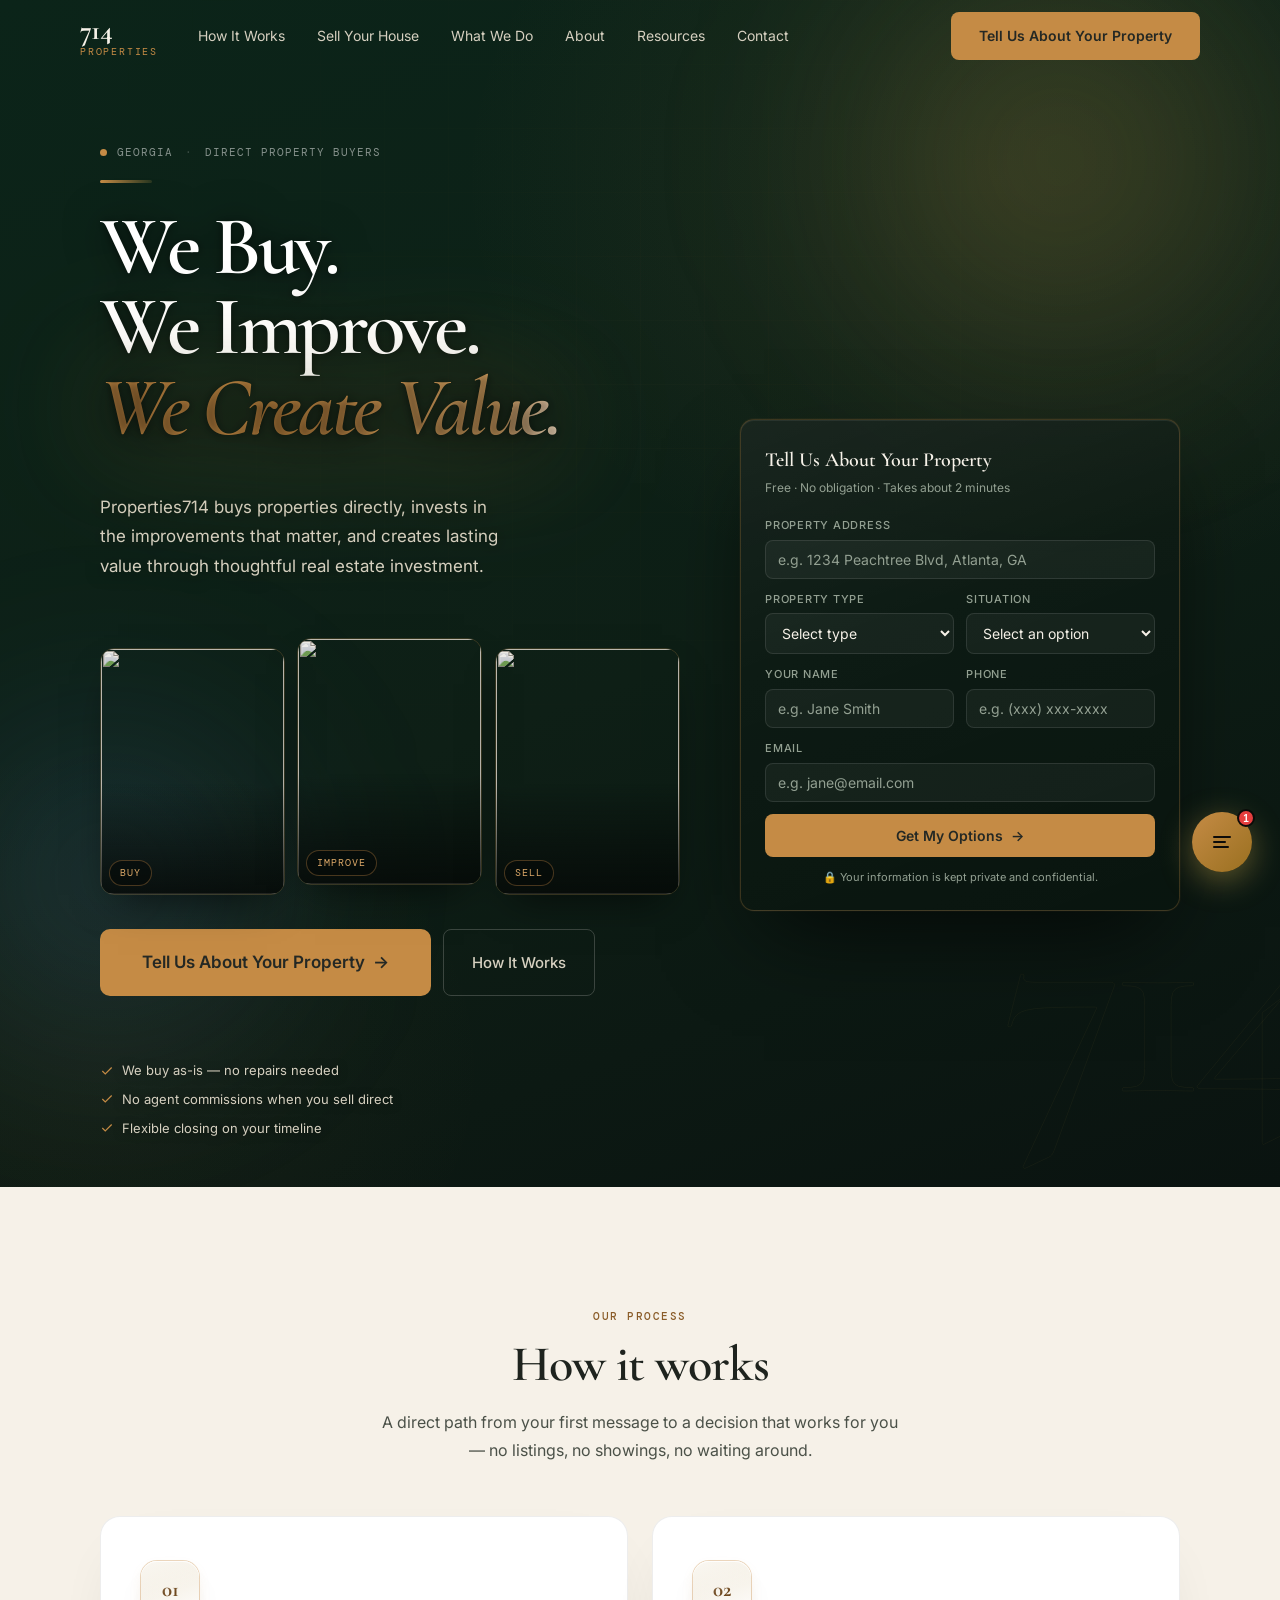
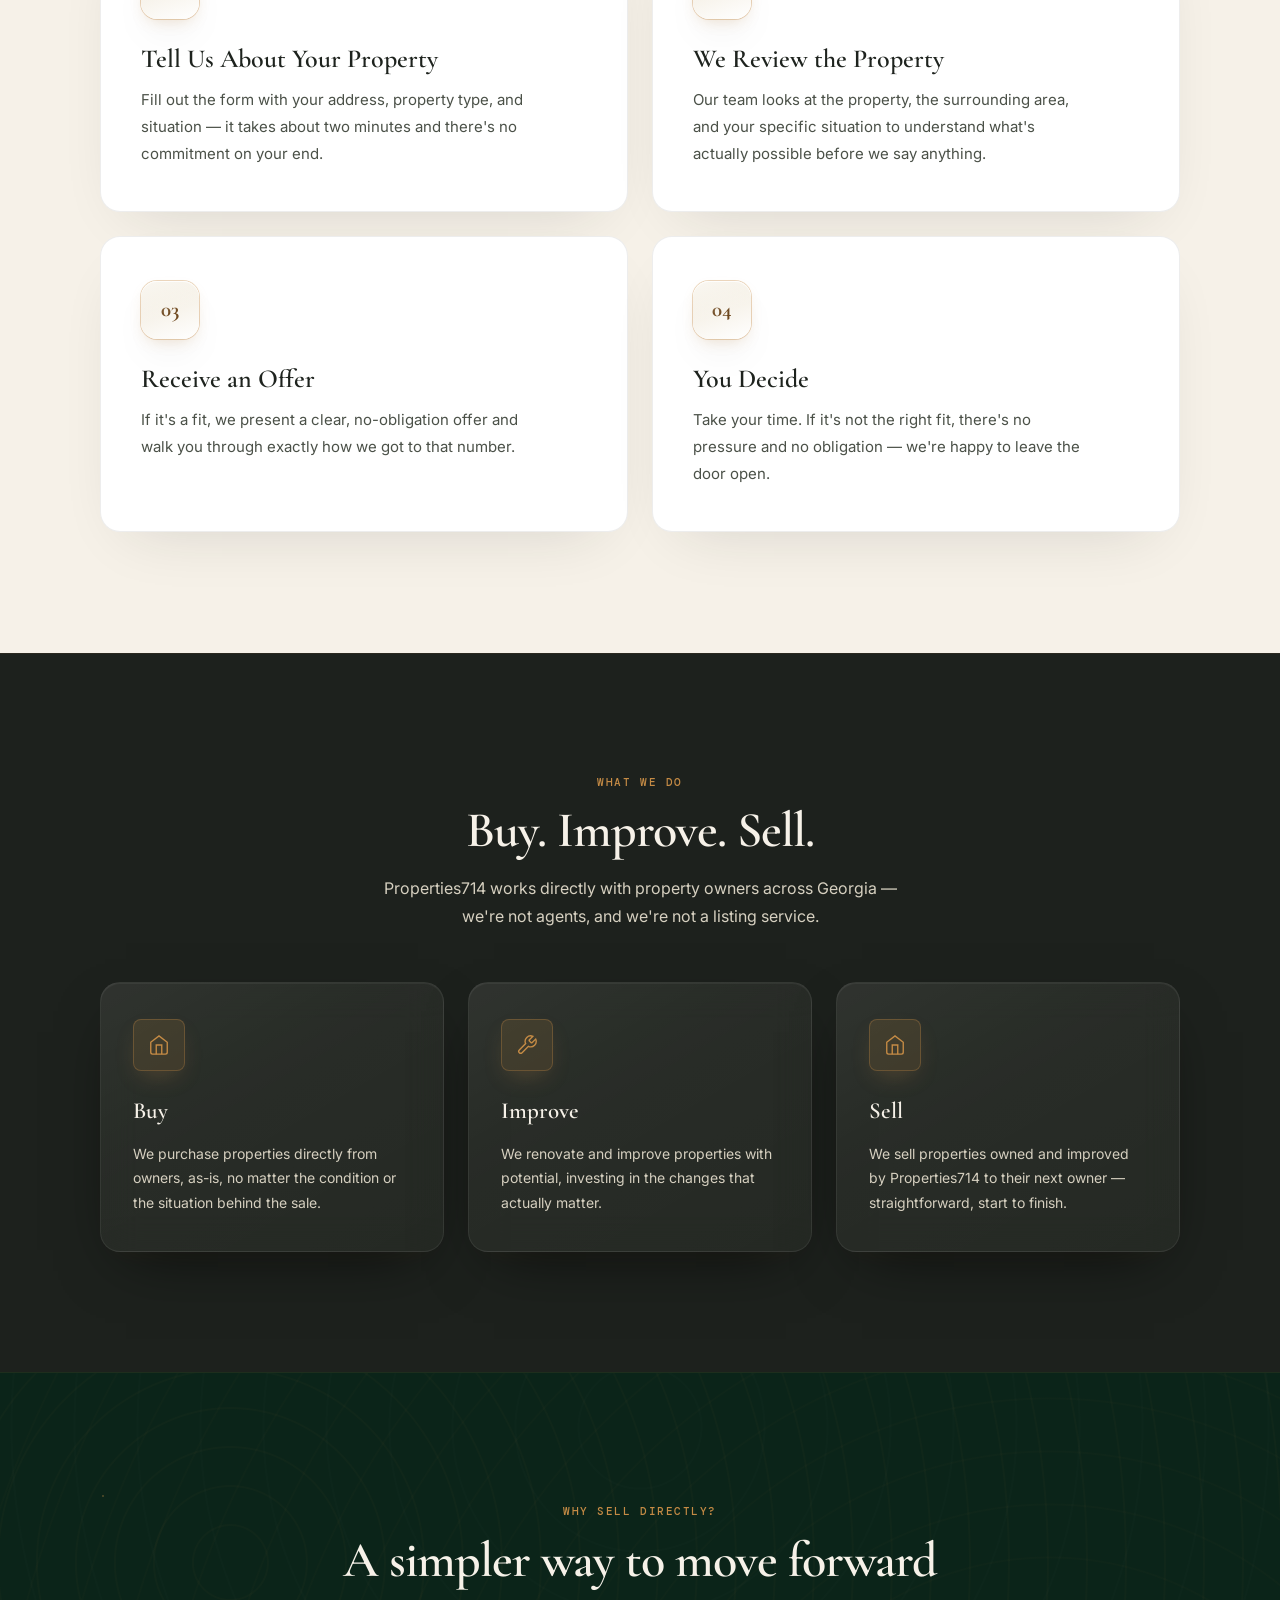
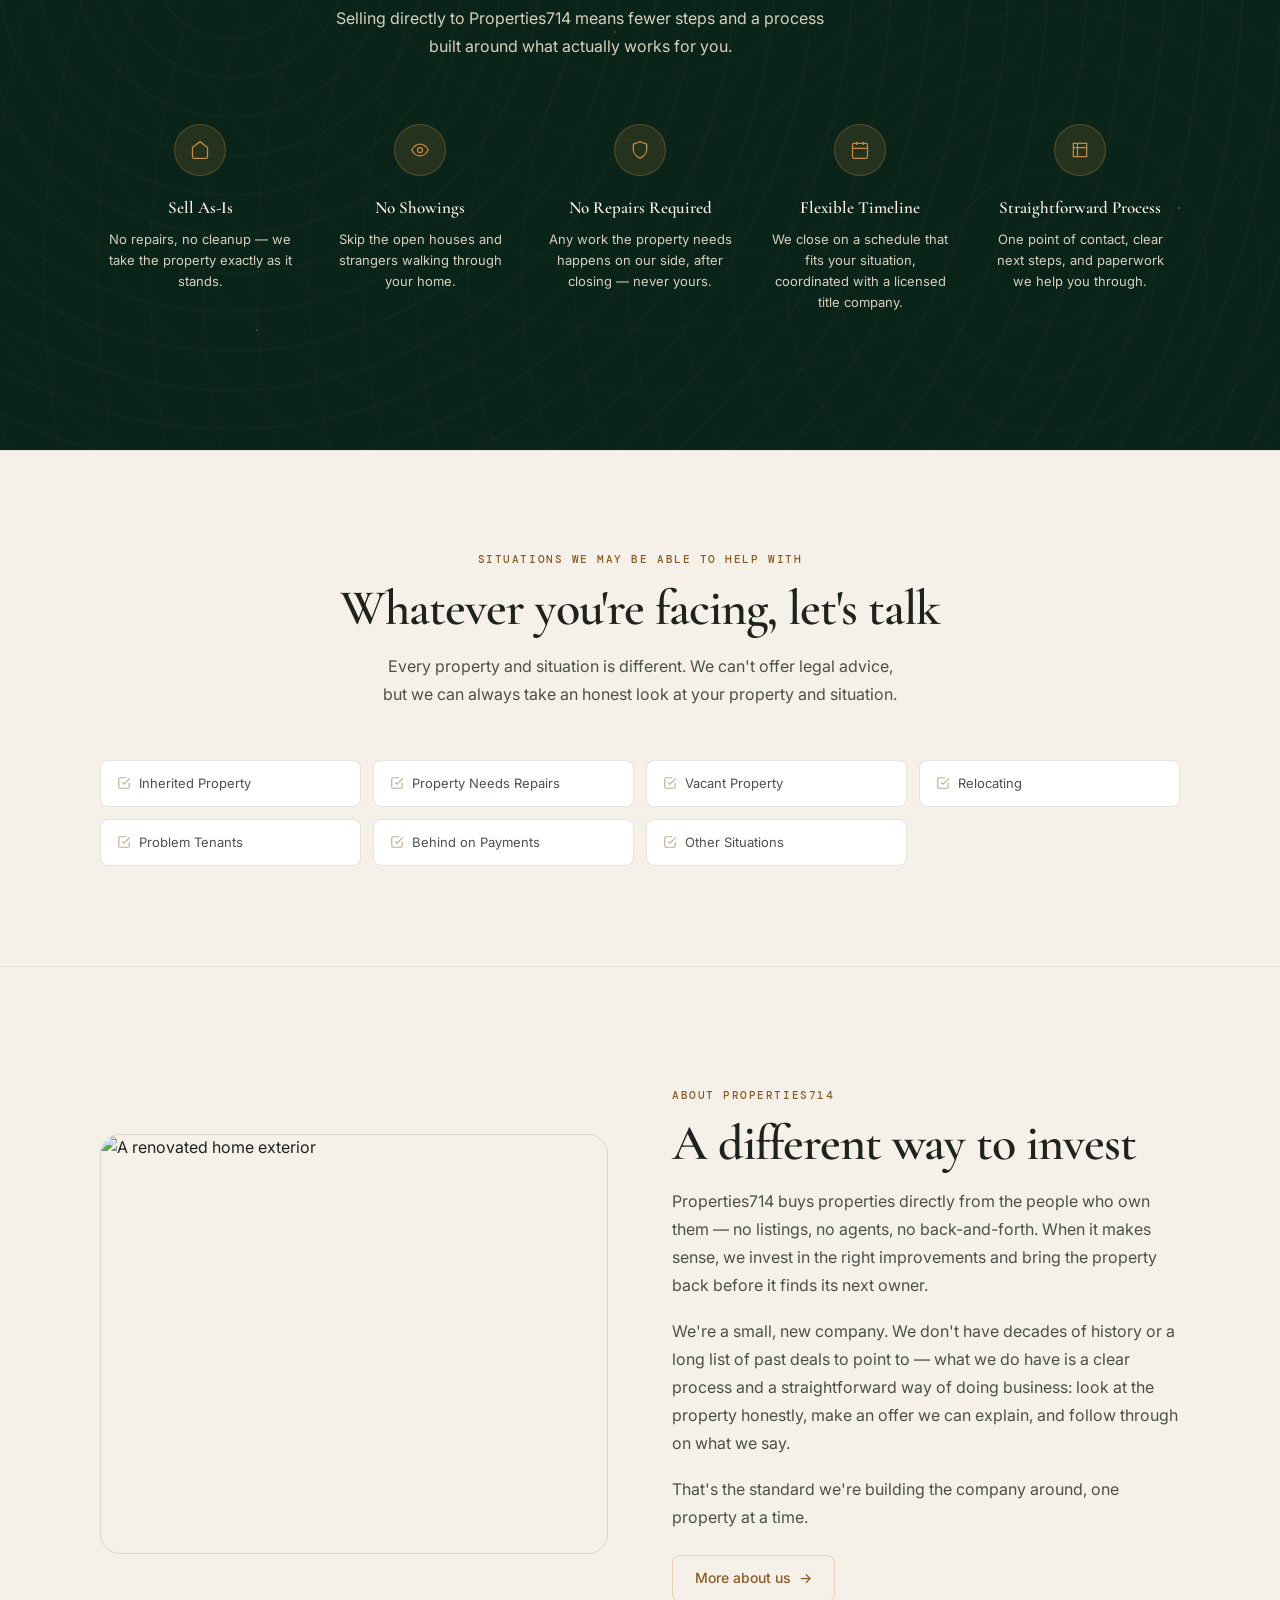
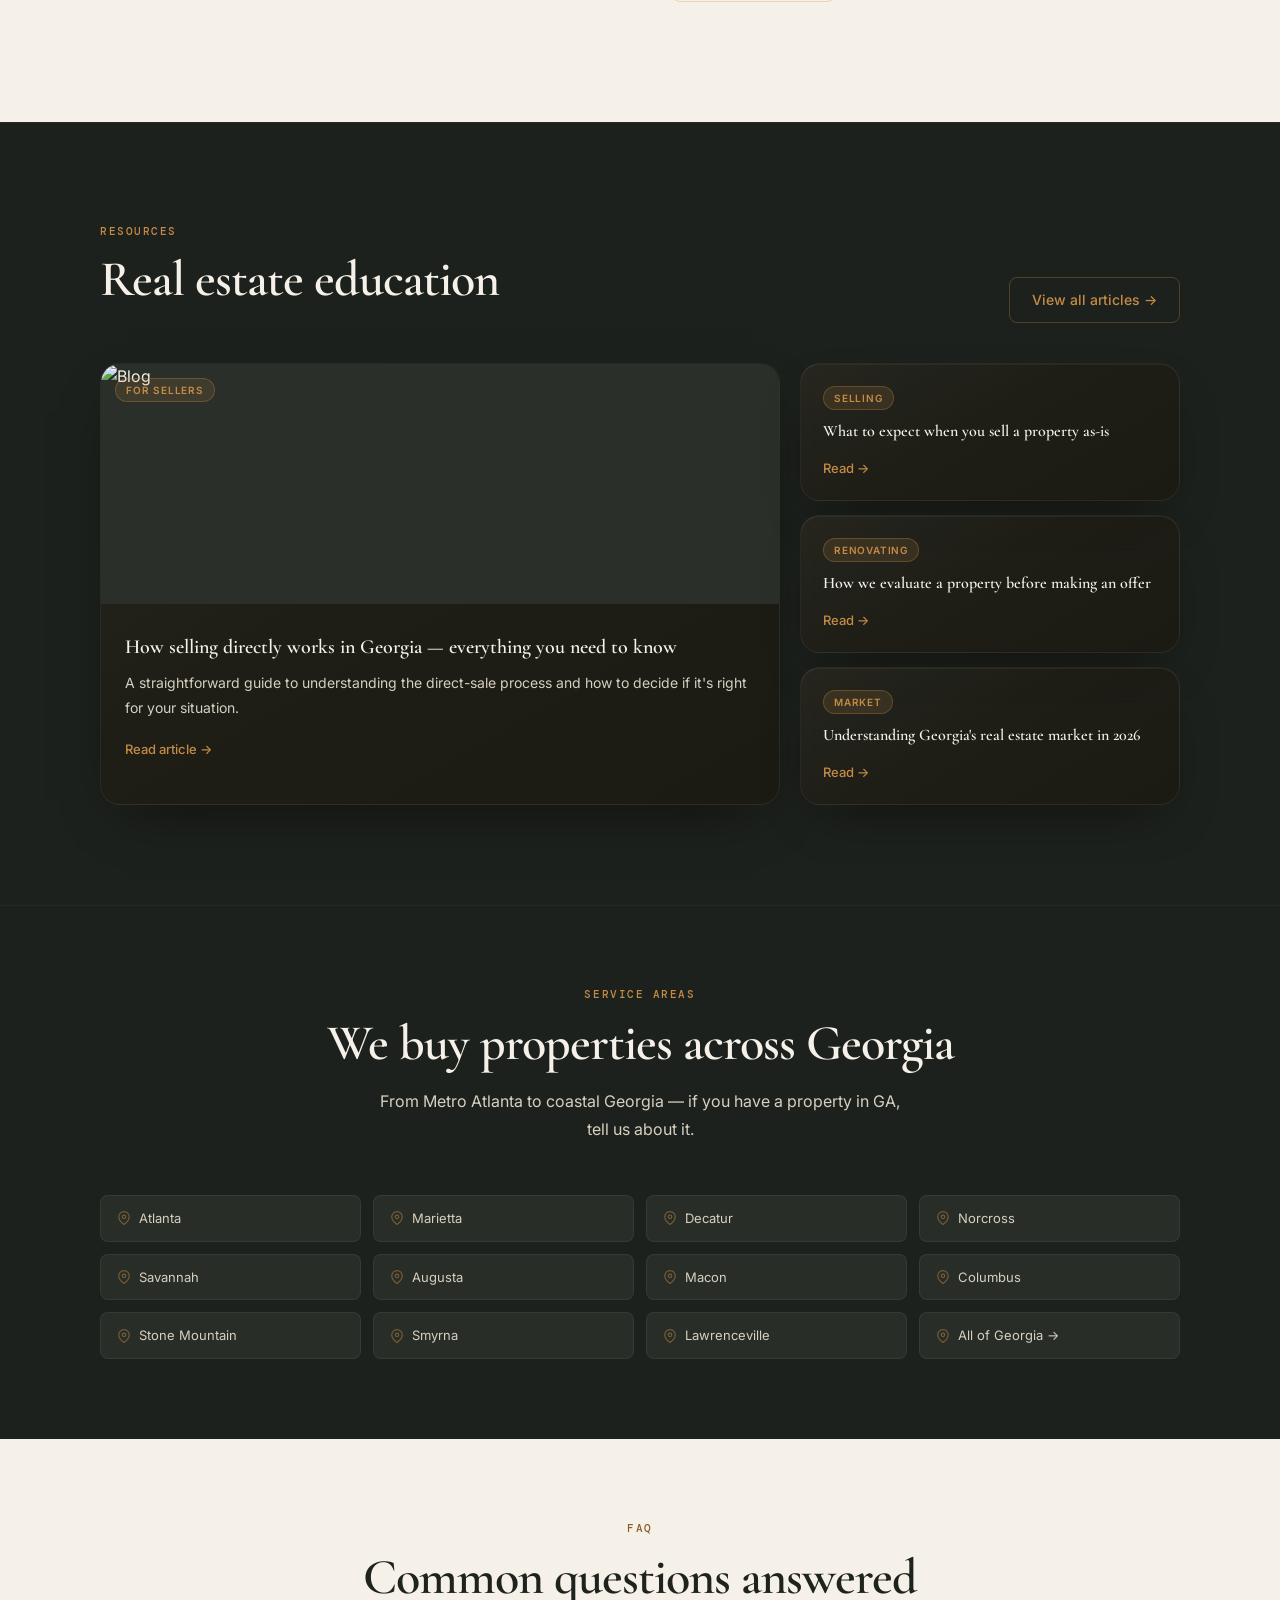
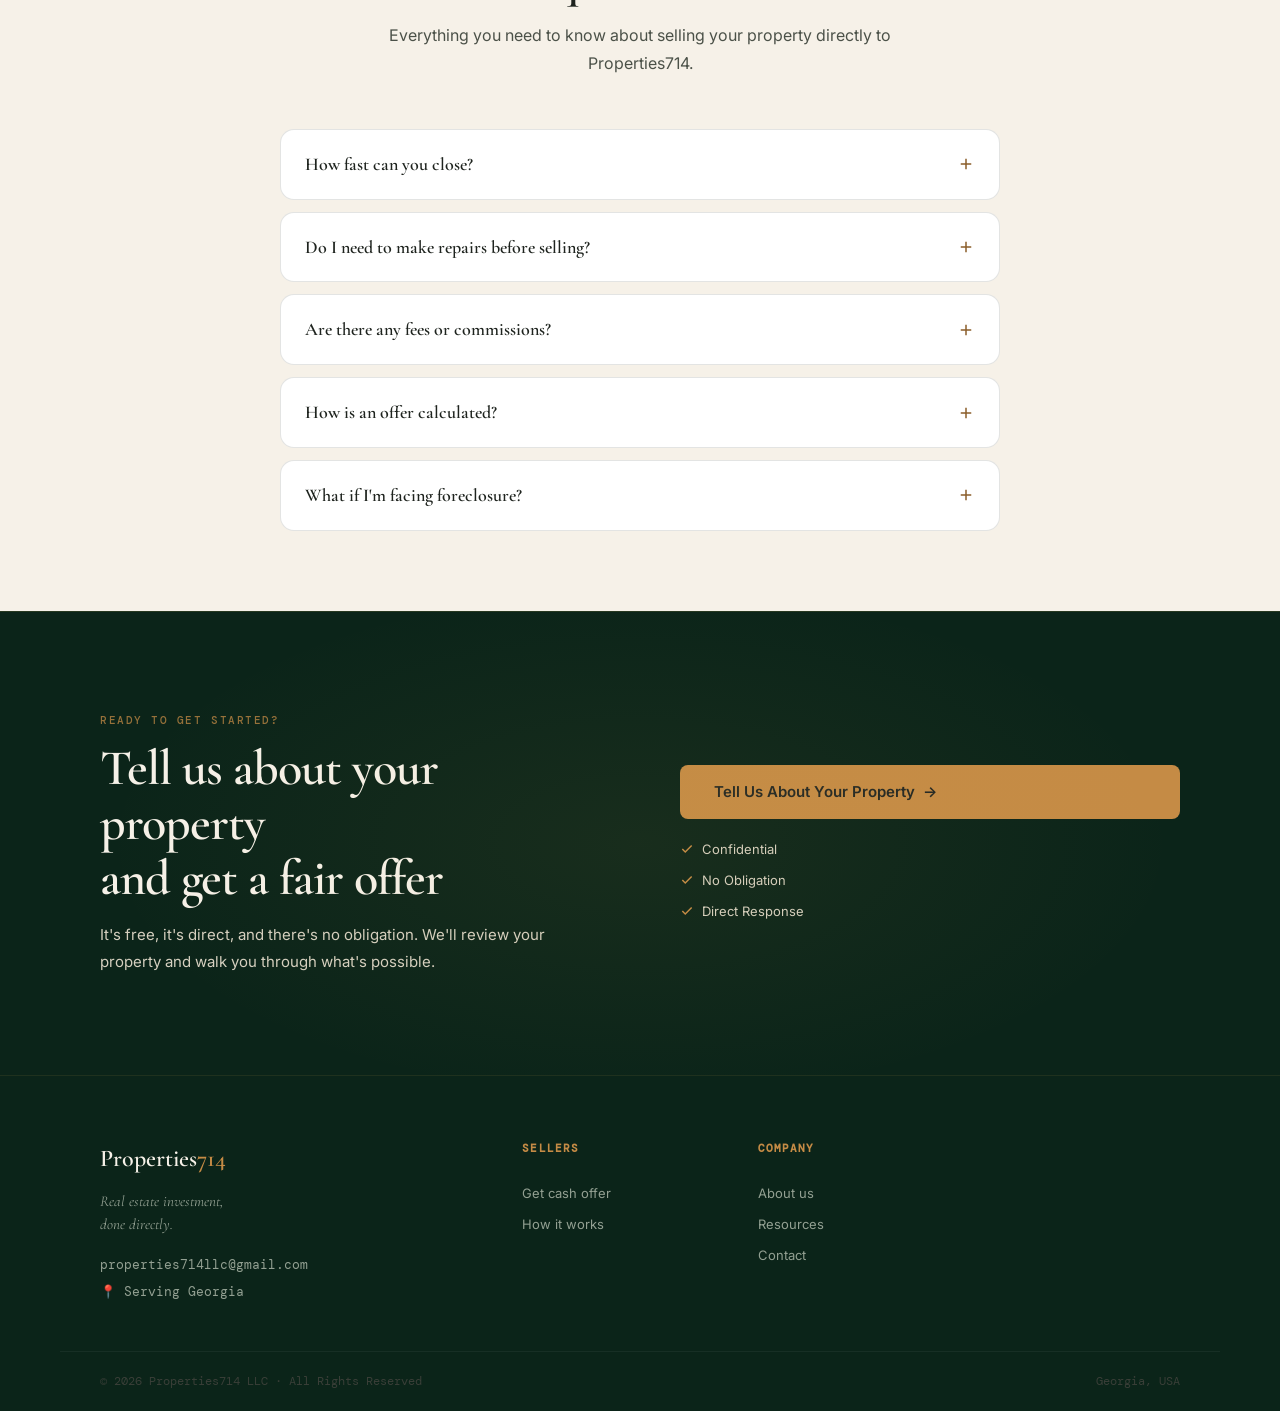
==== index.html @ 054d5392 "polish: bigger hero CTA, 3D tilt on form/triptych/HIW cards, starfield, logo cleanup - Nav logo simp" ====
<!DOCTYPE html>
<html lang="en">
<head>
  <meta charset="UTF-8" />
  <meta name="viewport" content="width=device-width, initial-scale=1.0" />
  <title>Properties714 — Direct Real Estate Investment in Georgia</title>
  <meta name="description" content="Properties714 buys properties directly from owners in Georgia — as-is, any situation. We review your property and present a fair, no-obligation offer." />
  <link rel="preconnect" href="https://fonts.googleapis.com" />
  <link rel="preconnect" href="https://fonts.gstatic.com" crossorigin />
  <link href="https://fonts.googleapis.com/css2?family=Cormorant+Garamond:ital,wght@0,400;0,500;0,600;0,700;1,400;1,600&family=Inter:wght@300;400;500;600&family=DM+Mono:wght@400;500&display=swap" rel="stylesheet" />
  <link rel="stylesheet" href="/css/style.css?v=13" />
  <!-- Canonical -->
  <link rel="canonical" href="https://www.properties714.com/" />

  <!-- Favicon -->
  <link rel="icon" type="image/svg+xml" href="/favicon.svg" />
  <link rel="shortcut icon" href="/favicon.svg" />
  <meta name="theme-color" content="#0B2419" />
  <meta name="msapplication-TileColor" content="#0B2419" />

  <!-- Open Graph -->
  <meta property="og:type" content="website" />
  <meta property="og:url" content="https://www.properties714.com/" />
  <meta property="og:title" content="Properties714 — Direct Real Estate Investment in Georgia" />
  <meta property="og:description" content="We buy properties directly, invest in the improvements that matter, and create value through thoughtful real estate investment." />
  <meta property="og:site_name" content="Properties714 LLC" />
  <meta property="og:image" content="https://images.unsplash.com/photo-1600566753086-00f18fb6b3ea?w=1200&h=630&q=80&auto=format&fit=crop" />
  <meta property="og:image:width" content="1200" />
  <meta property="og:image:height" content="630" />
  <meta property="og:image:alt" content="Properties714 — Direct Real Estate Investment in Georgia" />
  <meta property="og:locale" content="en_US" />

  <!-- Twitter -->
  <meta name="twitter:card" content="summary_large_image" />
  <meta name="twitter:title" content="Properties714 — Direct Real Estate Investment in Georgia" />
  <meta name="twitter:description" content="We buy properties directly — as-is, any situation. Tell us about your property for a fair, no-obligation offer." />
  <meta name="twitter:image" content="https://images.unsplash.com/photo-1600566753086-00f18fb6b3ea?w=1200&h=630&q=80&auto=format&fit=crop" />

  <!-- SEO Keywords & Geo -->
  <meta name="keywords" content="sell house fast Georgia, cash home buyers Atlanta, sell my house fast, cash offer Georgia, we buy houses Georgia, sell house as-is Atlanta, real estate investment Atlanta, Properties714" />
  <meta name="geo.region" content="US-GA" />
  <meta name="geo.placename" content="Georgia" />
  <meta name="author" content="Properties714 LLC" />
  <meta name="robots" content="index, follow" />

  <!-- Schema.org JSON-LD — only claims we can stand behind -->
  <script type="application/ld+json">
  {
    "@context": "https://schema.org",
    "@graph": [
      {
        "@type": "WebSite",
        "@id": "https://www.properties714.com/#website",
        "url": "https://www.properties714.com",
        "name": "Properties714 LLC",
        "description": "Properties714 buys properties directly from owners in Georgia.",
        "publisher": {"@id": "https://www.properties714.com/#organization"}
      },
      {
        "@type": "Organization",
        "@id": "https://www.properties714.com/#organization",
        "name": "Properties714 LLC",
        "url": "https://www.properties714.com",
        "logo": "https://www.properties714.com/favicon.svg",
        "email": "properties714llc@gmail.com",
        "address": {
          "@type": "PostalAddress",
          "addressRegion": "GA",
          "addressCountry": "US"
        },
        "areaServed": {"@type": "State", "name": "Georgia"},
        "description": "Properties714 is a Georgia-based real estate investment company. We buy properties directly from owners, invest in improvements, and sell properties the company owns."
      },
      {
        "@type": "FAQPage",
        "@id": "https://www.properties714.com/#faq",
        "mainEntity": [
          {
            "@type": "Question",
            "name": "How fast can you close?",
            "acceptedAnswer": {"@type": "Answer", "text": "Once we reach an agreement, we work to close as quickly as the situation allows, coordinated through a licensed title company. Timelines vary by property — we'll give you a realistic estimate up front, and you help choose the closing date."}
          },
          {
            "@type": "Question",
            "name": "Do I need to make repairs before selling?",
            "acceptedAnswer": {"@type": "Answer", "text": "No. We buy properties as-is, in any condition. Any repairs or improvements happen on our side after closing, not yours."}
          },
          {
            "@type": "Question",
            "name": "Are there any fees or commissions?",
            "acceptedAnswer": {"@type": "Answer", "text": "When you sell directly to us, there's no agent commission to pay. We'll always be upfront with you about any costs specific to your transaction before you agree to anything."}
          },
          {
            "@type": "Question",
            "name": "How is an offer calculated?",
            "acceptedAnswer": {"@type": "Answer", "text": "We look at the property's condition, location, comparable sales in the area, and the cost of any needed repairs, then present a number we can explain and stand behind."}
          },
          {
            "@type": "Question",
            "name": "What if I'm facing foreclosure?",
            "acceptedAnswer": {"@type": "Answer", "text": "Timing matters. We're not able to provide legal advice, but we can look at your property and situation honestly and tell you what may be possible — reach out through the form as soon as you can."}
          }
        ]
      }
    ]
  }
  </script>
</head>
<body>

<!-- NAVBAR -->
<header class="site-nav" id="nav">
  <div class="nav-inner">
    <a href="/" class="nav-logo-wrap">
      <span class="logo-714">714</span>
      <span class="logo-properties">Properties</span>
    </a>
    <nav class="nav-links">
      <a href="/#how-it-works">How It Works</a>
      <a href="/sell.html">Sell Your House</a>
      <a href="/#what-we-do">What We Do</a>
      <a href="/about.html">About</a>
      <a href="/blog.html">Resources</a>
      <a href="/contact.html">Contact</a>
    </nav>
    <div class="nav-right">
      <a href="/sell.html" class="btn-gold">Tell Us About Your Property</a>
    </div>
    <button class="nav-hamburger" id="hamburger" aria-label="Menu">&#9776;</button>
  </div>
  <div class="mobile-menu" id="mobile-menu">
    <a href="/#how-it-works">How It Works</a>
    <a href="/sell.html">Sell Your House</a>
    <a href="/#what-we-do">What We Do</a>
    <a href="/about.html">About</a>
    <a href="/blog.html">Resources</a>
    <a href="/contact.html">Contact</a>
    <a href="/sell.html" class="btn-gold" style="margin-top:8px;text-align:center">Tell Us About Your Property</a>
  </div>
</header>

<!-- HERO -->
<section class="hero-v3" id="hero">
  <div class="orb orb-1" aria-hidden="true"></div>
  <div class="orb orb-2" aria-hidden="true"></div>
  <div class="hero-starfield" aria-hidden="true">
    <span class="hero-star" style="left:63.4%;--dx:-10.2px;animation-delay:1.65s;animation-duration:4.17s"></span>
    <span class="hero-star" style="left:72.7%;--dx:6.4px;animation-delay:5.35s;animation-duration:3.76s"></span>
    <span class="hero-star" style="left:42.5%;--dx:-5.6px;animation-delay:1.31s;animation-duration:5.02s"></span>
    <span class="hero-star" style="left:4.5%;--dx:-21.9px;animation-delay:3.9s;animation-duration:5.13s"></span>
    <span class="hero-star" style="left:23.2%;--dx:3.8px;animation-delay:4.86s;animation-duration:3.52s"></span>
    <span class="hero-star" style="left:79.4%;--dx:9.3px;animation-delay:2.04s;animation-duration:3.97s"></span>
    <span class="hero-star" style="left:93.9%;--dx:-11.5px;animation-delay:0.56s;animation-duration:3.79s"></span>
    <span class="hero-star" style="left:83.4%;--dx:5.5px;animation-delay:4.84s;animation-duration:5.69s"></span>
    <span class="hero-star" style="left:53.5%;--dx:2.6px;animation-delay:2.27s;animation-duration:5.16s"></span>
    <span class="hero-star" style="left:81.6%;--dx:6.0px;animation-delay:5.17s;animation-duration:5.23s"></span>
    <span class="hero-star" style="left:69.6%;--dx:-14.2px;animation-delay:1.37s;animation-duration:4.37s"></span>
    <span class="hero-star" style="left:9.7%;--dx:-17.2px;animation-delay:0.61s;animation-duration:4.33s"></span>
    <span class="hero-star" style="left:63.0%;--dx:-2.8px;animation-delay:2.22s;animation-duration:4.13s"></span>
    <span class="hero-star" style="left:27.6%;--dx:15.6px;animation-delay:3.89s;animation-duration:5.33s"></span>
    <span class="hero-star" style="left:18.4%;--dx:11.6px;animation-delay:0.98s;animation-duration:4.64s"></span>
    <span class="hero-star" style="left:97.0%;--dx:10.5px;animation-delay:3.34s;animation-duration:5.55s"></span>
    <span class="hero-star" style="left:82.9%;--dx:14.5px;animation-delay:1.37s;animation-duration:3.6s"></span>
    <span class="hero-star" style="left:32.3%;--dx:-6.6px;animation-delay:1.27s;animation-duration:6.33s"></span>
  </div>
  <div class="hero-watermark" aria-hidden="true">714</div>

  <div class="hero-v3-inner">
    <div class="hero-v3-copy">
      <div class="hero-eyebrow">
        <span class="eyebrow-dot"></span>
        <span>Georgia</span>
        <span class="eyebrow-divider">·</span>
        <span>Direct Property Buyers</span>
      </div>
      <div class="hero-accent-line"></div>
      <h1 class="hero-heading">We Buy.<br>We Improve.<br><em>We Create Value.</em></h1>
      <p class="hero-sub" style="margin-top:20px">Properties714 buys properties directly, invests in the improvements that matter, and creates lasting value through thoughtful real estate investment.</p>

      <div class="hero-triptych" data-reveal data-delay="1" aria-hidden="true">
        <div class="triptych-panel"><img src="https://images.unsplash.com/photo-1558036117-15d82a90b9b1?w=280&q=70&auto=format&fit=crop" alt="" loading="eager" /><span class="triptych-label">Buy</span></div>
        <div class="triptych-panel"><img src="https://images.unsplash.com/photo-1503387762-592deb58ef4e?w=280&q=70&auto=format&fit=crop" alt="" loading="lazy" /><span class="triptych-label">Improve</span></div>
        <div class="triptych-panel"><img src="https://images.unsplash.com/photo-1600566753086-00f18fb6b3ea?w=280&q=70&auto=format&fit=crop" alt="" loading="lazy" /><span class="triptych-label">Sell</span></div>
      </div>

      <div class="hero-actions">
        <a href="/sell.html" class="btn-gold btn-lg btn-xl">Tell Us About Your Property <span class="btn-arrow">→</span></a>
        <a href="#how-it-works" class="btn-ghost btn-lg">How It Works</a>
      </div>
      <div class="hero-trust" style="margin-top:28px">
        <div class="trust-item"><svg width="14" height="14" viewBox="0 0 24 24" fill="none" stroke="currentColor" stroke-width="2"><polyline points="20 6 9 17 4 12"/></svg><span>We buy as-is — no repairs needed</span></div>
        <div class="trust-item"><svg width="14" height="14" viewBox="0 0 24 24" fill="none" stroke="currentColor" stroke-width="2"><polyline points="20 6 9 17 4 12"/></svg><span>No agent commissions when you sell direct</span></div>
        <div class="trust-item"><svg width="14" height="14" viewBox="0 0 24 24" fill="none" stroke="currentColor" stroke-width="2"><polyline points="20 6 9 17 4 12"/></svg><span>Flexible closing on your timeline</span></div>
      </div>
    </div>

    <div class="hero-v3-visual">
      <div class="hero-form-card hero-form-glass">
        <div class="hfc-title">Tell Us About Your Property</div>
        <div class="hfc-sub">Free · No obligation · Takes about 2 minutes</div>
        <form class="hfc-form" onsubmit="handleHeroForm(event)">
          <div class="hfc-field"><label for="hf-address">Property Address</label><input id="hf-address" type="text" name="address" placeholder="e.g. 1234 Peachtree Blvd, Atlanta, GA" required autocomplete="street-address" /></div>
          <div class="hfc-row">
            <div class="hfc-field"><label for="hf-ptype">Property Type</label>
              <select id="hf-ptype" name="ptype">
                <option value="">Select type</option>
                <option>Single Family</option>
                <option>Multi-Family</option>
                <option>Condo / Townhome</option>
                <option>Land</option>
                <option>Mobile / Manufactured</option>
                <option>Other</option>
              </select>
            </div>
            <div class="hfc-field"><label for="hf-situation">Situation</label>
              <select id="hf-situation" name="situation">
                <option value="">Select an option</option>
                <option>Selling as-is</option>
                <option>Inherited property</option>
                <option>Vacant property</option>
                <option>Behind on payments</option>
                <option>Relocating</option>
                <option>Tenant / rental issues</option>
                <option>Other</option>
              </select>
            </div>
          </div>
          <div class="hfc-row">
            <div class="hfc-field"><label for="hf-name">Your Name</label><input id="hf-name" type="text" name="name" placeholder="e.g. Jane Smith" required autocomplete="name" /></div>
            <div class="hfc-field"><label for="hf-phone">Phone</label><input id="hf-phone" type="tel" name="phone" placeholder="e.g. (xxx) xxx-xxxx" required autocomplete="tel" /></div>
          </div>
          <div class="hfc-field"><label for="hf-email">Email</label><input id="hf-email" type="email" name="email" placeholder="e.g. jane@email.com" required autocomplete="email" /></div>
          <button type="submit" class="btn-gold btn-full">Get My Options <span class="btn-arrow">→</span></button>
          <p class="hfc-privacy">🔒 Your information is kept private and confidential.</p>
        </form>
      </div>
    </div>
  </div>
</section>

<!-- HOW IT WORKS — cream break -->
<section class="hiw section-light" id="how-it-works">
  <div class="section-inner">
    <div class="section-head centered" data-reveal>
      <div class="eyebrow">Our Process</div>
      <h2>How it works</h2>
      <p class="section-sub">A direct path from your first message to a decision that works for you — no listings, no showings, no waiting around.</p>
    </div>
    <div class="hiw-grid">
      <div class="hiw-card" data-reveal data-delay="1">
        <div class="hiw-token"><span>01</span></div>
        <h3>Tell Us About Your Property</h3>
        <p>Fill out the form with your address, property type, and situation — it takes about two minutes and there's no commitment on your end.</p>
      </div>
      <div class="hiw-card" data-reveal data-delay="2">
        <div class="hiw-token"><span>02</span></div>
        <h3>We Review the Property</h3>
        <p>Our team looks at the property, the surrounding area, and your specific situation to understand what's actually possible before we say anything.</p>
      </div>
      <div class="hiw-card" data-reveal data-delay="3">
        <div class="hiw-token"><span>03</span></div>
        <h3>Receive an Offer</h3>
        <p>If it's a fit, we present a clear, no-obligation offer and walk you through exactly how we got to that number.</p>
      </div>
      <div class="hiw-card" data-reveal data-delay="4">
        <div class="hiw-token"><span>04</span></div>
        <h3>You Decide</h3>
        <p>Take your time. If it's not the right fit, there's no pressure and no obligation — we're happy to leave the door open.</p>
      </div>
    </div>
  </div>
</section>

<!-- WHAT WE DO — charcoal -->
<section class="wwd section-charcoal" id="what-we-do">
  <div class="section-inner">
    <div class="section-head centered" data-reveal>
      <div class="eyebrow">What We Do</div>
      <h2>Buy. Improve. Sell.</h2>
      <p class="section-sub">Properties714 works directly with property owners across Georgia — we're not agents, and we're not a listing service.</p>
    </div>
    <div class="wwd-grid">
      <div class="wwd-card" data-reveal data-delay="1">
        <div class="wwd-icon"><svg width="22" height="22" viewBox="0 0 24 24" fill="none" stroke="currentColor" stroke-width="1.5"><path d="M3 9l9-7 9 7v11a2 2 0 0 1-2 2H5a2 2 0 0 1-2-2z"/><polyline points="9 22 9 12 15 12 15 22"/></svg></div>
        <h3>Buy</h3>
        <p>We purchase properties directly from owners, as-is, no matter the condition or the situation behind the sale.</p>
      </div>
      <div class="wwd-card" data-reveal data-delay="2">
        <div class="wwd-icon"><svg width="22" height="22" viewBox="0 0 24 24" fill="none" stroke="currentColor" stroke-width="1.5"><path d="M14.7 6.3a1 1 0 0 0 0 1.4l1.6 1.6a1 1 0 0 0 1.4 0l3.77-3.77a6 6 0 0 1-7.94 7.94l-6.91 6.91a2.12 2.12 0 0 1-3-3l6.91-6.91a6 6 0 0 1 7.94-7.94l-3.76 3.76z"/></svg></div>
        <h3>Improve</h3>
        <p>We renovate and improve properties with potential, investing in the changes that actually matter.</p>
      </div>
      <div class="wwd-card" data-reveal data-delay="3">
        <div class="wwd-icon"><svg width="22" height="22" viewBox="0 0 24 24" fill="none" stroke="currentColor" stroke-width="1.5"><path d="M3 9l9-7 9 7v11a2 2 0 0 1-2 2H5a2 2 0 0 1-2-2z"/><path d="M9 22V12h6v10"/></svg></div>
        <h3>Sell</h3>
        <p>We sell properties owned and improved by Properties714 to their next owner — straightforward, start to finish.</p>
      </div>
    </div>
  </div>
</section>

<!-- WHY SELL DIRECTLY — deep forest, most experimental -->
<section class="why" id="why-sell-directly">
  <div class="why-topo" aria-hidden="true"></div>
  <div class="meteor-field" aria-hidden="true">
    <span class="meteor m1"></span>
    <span class="ambient-dot d1"></span>
    <span class="ambient-dot d2"></span>
    <span class="ambient-dot d3"></span>
    <span class="ambient-dot d4"></span>
  </div>
  <div class="section-inner why-inner">
    <div class="why-head" data-reveal>
      <div class="eyebrow">Why Sell Directly?</div>
      <h2>A simpler way to move forward</h2>
      <p class="section-sub">Selling directly to Properties714 means fewer steps and a process built around what actually works for you.</p>
    </div>
    <div class="why-grid">
      <div class="why-item" data-reveal data-delay="1">
        <div class="why-icon"><svg width="20" height="20" viewBox="0 0 24 24" fill="none" stroke="currentColor" stroke-width="1.5"><path d="M3 9l9-7 9 7v11a2 2 0 0 1-2 2H5a2 2 0 0 1-2-2z"/></svg></div>
        <h3>Sell As-Is</h3>
        <p>No repairs, no cleanup — we take the property exactly as it stands.</p>
      </div>
      <div class="why-item" data-reveal data-delay="2">
        <div class="why-icon"><svg width="20" height="20" viewBox="0 0 24 24" fill="none" stroke="currentColor" stroke-width="1.5"><path d="M2 12s4-7 10-7 10 7 10 7-4 7-10 7-10-7-10-7z"/><circle cx="12" cy="12" r="3"/></svg></div>
        <h3>No Showings</h3>
        <p>Skip the open houses and strangers walking through your home.</p>
      </div>
      <div class="why-item" data-reveal data-delay="3">
        <div class="why-icon"><svg width="20" height="20" viewBox="0 0 24 24" fill="none" stroke="currentColor" stroke-width="1.5"><path d="M12 22s8-4 8-10V5l-8-3-8 3v7c0 6 8 10 8 10z"/></svg></div>
        <h3>No Repairs Required</h3>
        <p>Any work the property needs happens on our side, after closing — never yours.</p>
      </div>
      <div class="why-item" data-reveal data-delay="4">
        <div class="why-icon"><svg width="20" height="20" viewBox="0 0 24 24" fill="none" stroke="currentColor" stroke-width="1.5"><rect x="3" y="4" width="18" height="18" rx="2"/><path d="M16 2v4M8 2v4M3 10h18"/></svg></div>
        <h3>Flexible Timeline</h3>
        <p>We close on a schedule that fits your situation, coordinated with a licensed title company.</p>
      </div>
      <div class="why-item" data-reveal data-delay="5">
        <div class="why-icon"><svg width="20" height="20" viewBox="0 0 24 24" fill="none" stroke="currentColor" stroke-width="1.5"><path d="M4 4h16v16H4z"/><path d="M4 9h16M9 4v16"/></svg></div>
        <h3>Straightforward Process</h3>
        <p>One point of contact, clear next steps, and paperwork we help you through.</p>
      </div>
    </div>
  </div>
</section>

<!-- SITUATIONS — cream -->
<section class="situations-section section-light">
  <div class="section-inner">
    <div class="section-head centered" data-reveal>
      <div class="eyebrow">Situations We May Be Able to Help With</div>
      <h2>Whatever you're facing, let's talk</h2>
      <p class="section-sub">Every property and situation is different. We can't offer legal advice, but we can always take an honest look at your property and situation.</p>
    </div>
    <div class="areas-grid areas-grid--situations">
      <div class="area-chip" data-reveal data-delay="1"><svg width="14" height="14" viewBox="0 0 24 24" fill="none" stroke="currentColor" stroke-width="2"><polyline points="9 11 12 14 22 4"/><path d="M21 12v7a2 2 0 0 1-2 2H5a2 2 0 0 1-2-2V5a2 2 0 0 1 2-2h11"/></svg> Inherited Property</div>
      <div class="area-chip" data-reveal data-delay="1"><svg width="14" height="14" viewBox="0 0 24 24" fill="none" stroke="currentColor" stroke-width="2"><polyline points="9 11 12 14 22 4"/><path d="M21 12v7a2 2 0 0 1-2 2H5a2 2 0 0 1-2-2V5a2 2 0 0 1 2-2h11"/></svg> Property Needs Repairs</div>
      <div class="area-chip" data-reveal data-delay="2"><svg width="14" height="14" viewBox="0 0 24 24" fill="none" stroke="currentColor" stroke-width="2"><polyline points="9 11 12 14 22 4"/><path d="M21 12v7a2 2 0 0 1-2 2H5a2 2 0 0 1-2-2V5a2 2 0 0 1 2-2h11"/></svg> Vacant Property</div>
      <div class="area-chip" data-reveal data-delay="2"><svg width="14" height="14" viewBox="0 0 24 24" fill="none" stroke="currentColor" stroke-width="2"><polyline points="9 11 12 14 22 4"/><path d="M21 12v7a2 2 0 0 1-2 2H5a2 2 0 0 1-2-2V5a2 2 0 0 1 2-2h11"/></svg> Relocating</div>
      <div class="area-chip" data-reveal data-delay="3"><svg width="14" height="14" viewBox="0 0 24 24" fill="none" stroke="currentColor" stroke-width="2"><polyline points="9 11 12 14 22 4"/><path d="M21 12v7a2 2 0 0 1-2 2H5a2 2 0 0 1-2-2V5a2 2 0 0 1 2-2h11"/></svg> Problem Tenants</div>
      <div class="area-chip" data-reveal data-delay="3"><svg width="14" height="14" viewBox="0 0 24 24" fill="none" stroke="currentColor" stroke-width="2"><polyline points="9 11 12 14 22 4"/><path d="M21 12v7a2 2 0 0 1-2 2H5a2 2 0 0 1-2-2V5a2 2 0 0 1 2-2h11"/></svg> Behind on Payments</div>
      <div class="area-chip" data-reveal data-delay="4"><svg width="14" height="14" viewBox="0 0 24 24" fill="none" stroke="currentColor" stroke-width="2"><polyline points="9 11 12 14 22 4"/><path d="M21 12v7a2 2 0 0 1-2 2H5a2 2 0 0 1-2-2V5a2 2 0 0 1 2-2h11"/></svg> Other Situations</div>
    </div>
  </div>
</section>

<!-- ABOUT — cream -->
<section class="about-home section-light" id="about">
  <div class="section-inner about-grid">
    <div class="about-img"><img src="https://images.unsplash.com/photo-1600585154340-be6161a56a0c?w=900&q=80&auto=format&fit=crop" alt="A renovated home exterior" loading="lazy" /></div>
    <div data-reveal>
      <div class="eyebrow">About Properties714</div>
      <h2>A different way to invest</h2>
      <p class="section-sub" style="margin-bottom:18px;max-width:none">Properties714 buys properties directly from the people who own them — no listings, no agents, no back-and-forth. When it makes sense, we invest in the right improvements and bring the property back before it finds its next owner.</p>
      <p class="section-sub" style="margin-bottom:18px;max-width:none">We're a small, new company. We don't have decades of history or a long list of past deals to point to — what we do have is a clear process and a straightforward way of doing business: look at the property honestly, make an offer we can explain, and follow through on what we say.</p>
      <p class="section-sub" style="max-width:none">That's the standard we're building the company around, one property at a time.</p>
      <a href="/about.html" class="btn-outline" style="margin-top:24px">More about us <span class="btn-arrow">→</span></a>
    </div>
  </div>
</section>

<!-- RESOURCES — charcoal -->
<section class="blog section-charcoal" id="resources">
  <div class="section-inner">
    <div class="section-head-row" data-reveal><div><div class="eyebrow">Resources</div><h2>Real estate education</h2></div><a href="/blog.html" class="btn-outline">View all articles →</a></div>
    <div class="blog-grid">
      <div class="blog-card blog-card--featured">
        <div class="blog-img-wrap"><img src="https://images.unsplash.com/photo-1560518883-ce09059eeffa?w=700&q=80&auto=format&fit=crop" alt="Blog" /><span class="blog-cat">For Sellers</span></div>
        <div class="blog-body"><h3>How selling directly works in Georgia — everything you need to know</h3><p>A straightforward guide to understanding the direct-sale process and how to decide if it's right for your situation.</p><a href="/blog.html" class="blog-link">Read article →</a></div>
      </div>
      <div class="blog-side">
        <div class="blog-card blog-card--sm"><div class="blog-cat">Selling</div><h3>What to expect when you sell a property as-is</h3><a href="/blog.html" class="blog-link">Read →</a></div>
        <div class="blog-card blog-card--sm"><div class="blog-cat">Renovating</div><h3>How we evaluate a property before making an offer</h3><a href="/blog.html" class="blog-link">Read →</a></div>
        <div class="blog-card blog-card--sm"><div class="blog-cat">Market</div><h3>Understanding Georgia's real estate market in 2026</h3><a href="/blog.html" class="blog-link">Read →</a></div>
      </div>
    </div>
  </div>
</section>

<!-- SERVICE AREAS — charcoal -->
<section class="areas-section section-charcoal">
  <div class="section-inner">
    <div class="section-head centered" data-reveal>
      <div class="eyebrow">Service areas</div>
      <h2>We buy properties across Georgia</h2>
      <p class="section-sub">From Metro Atlanta to coastal Georgia — if you have a property in GA, tell us about it.</p>
    </div>
    <div class="areas-grid">
      <div class="area-chip" data-reveal data-delay="1"><svg width="14" height="14" viewBox="0 0 24 24" fill="none" stroke="currentColor" stroke-width="2"><path d="M21 10c0 7-9 13-9 13s-9-6-9-13a9 9 0 0 1 18 0z"/><circle cx="12" cy="10" r="3"/></svg> Atlanta</div>
      <div class="area-chip" data-reveal data-delay="1"><svg width="14" height="14" viewBox="0 0 24 24" fill="none" stroke="currentColor" stroke-width="2"><path d="M21 10c0 7-9 13-9 13s-9-6-9-13a9 9 0 0 1 18 0z"/><circle cx="12" cy="10" r="3"/></svg> Marietta</div>
      <div class="area-chip" data-reveal data-delay="2"><svg width="14" height="14" viewBox="0 0 24 24" fill="none" stroke="currentColor" stroke-width="2"><path d="M21 10c0 7-9 13-9 13s-9-6-9-13a9 9 0 0 1 18 0z"/><circle cx="12" cy="10" r="3"/></svg> Decatur</div>
      <div class="area-chip" data-reveal data-delay="2"><svg width="14" height="14" viewBox="0 0 24 24" fill="none" stroke="currentColor" stroke-width="2"><path d="M21 10c0 7-9 13-9 13s-9-6-9-13a9 9 0 0 1 18 0z"/><circle cx="12" cy="10" r="3"/></svg> Norcross</div>
      <div class="area-chip" data-reveal data-delay="3"><svg width="14" height="14" viewBox="0 0 24 24" fill="none" stroke="currentColor" stroke-width="2"><path d="M21 10c0 7-9 13-9 13s-9-6-9-13a9 9 0 0 1 18 0z"/><circle cx="12" cy="10" r="3"/></svg> Savannah</div>
      <div class="area-chip" data-reveal data-delay="3"><svg width="14" height="14" viewBox="0 0 24 24" fill="none" stroke="currentColor" stroke-width="2"><path d="M21 10c0 7-9 13-9 13s-9-6-9-13a9 9 0 0 1 18 0z"/><circle cx="12" cy="10" r="3"/></svg> Augusta</div>
      <div class="area-chip" data-reveal data-delay="4"><svg width="14" height="14" viewBox="0 0 24 24" fill="none" stroke="currentColor" stroke-width="2"><path d="M21 10c0 7-9 13-9 13s-9-6-9-13a9 9 0 0 1 18 0z"/><circle cx="12" cy="10" r="3"/></svg> Macon</div>
      <div class="area-chip" data-reveal data-delay="4"><svg width="14" height="14" viewBox="0 0 24 24" fill="none" stroke="currentColor" stroke-width="2"><path d="M21 10c0 7-9 13-9 13s-9-6-9-13a9 9 0 0 1 18 0z"/><circle cx="12" cy="10" r="3"/></svg> Columbus</div>
      <div class="area-chip" data-reveal data-delay="5"><svg width="14" height="14" viewBox="0 0 24 24" fill="none" stroke="currentColor" stroke-width="2"><path d="M21 10c0 7-9 13-9 13s-9-6-9-13a9 9 0 0 1 18 0z"/><circle cx="12" cy="10" r="3"/></svg> Stone Mountain</div>
      <div class="area-chip" data-reveal data-delay="5"><svg width="14" height="14" viewBox="0 0 24 24" fill="none" stroke="currentColor" stroke-width="2"><path d="M21 10c0 7-9 13-9 13s-9-6-9-13a9 9 0 0 1 18 0z"/><circle cx="12" cy="10" r="3"/></svg> Smyrna</div>
      <div class="area-chip" data-reveal data-delay="5"><svg width="14" height="14" viewBox="0 0 24 24" fill="none" stroke="currentColor" stroke-width="2"><path d="M21 10c0 7-9 13-9 13s-9-6-9-13a9 9 0 0 1 18 0z"/><circle cx="12" cy="10" r="3"/></svg> Lawrenceville</div>
      <div class="area-chip" data-reveal data-delay="5"><svg width="14" height="14" viewBox="0 0 24 24" fill="none" stroke="currentColor" stroke-width="2"><path d="M21 10c0 7-9 13-9 13s-9-6-9-13a9 9 0 0 1 18 0z"/><circle cx="12" cy="10" r="3"/></svg> All of Georgia →</div>
    </div>
  </div>
</section>

<!-- FAQ — cream -->
<section class="faq-section section-light">
  <div class="section-inner">
    <div class="section-head centered" data-reveal>
      <div class="eyebrow">FAQ</div>
      <h2>Common questions answered</h2>
      <p class="section-sub">Everything you need to know about selling your property directly to Properties714.</p>
    </div>
    <div class="faq-list">
      <div class="faq-item" data-reveal data-delay="1">
        <div class="faq-q" tabindex="0" role="button" aria-expanded="false">
          How fast can you close? <svg width="18" height="18" viewBox="0 0 24 24" fill="none" stroke="currentColor" stroke-width="2"><line x1="12" y1="5" x2="12" y2="19"/><line x1="5" y1="12" x2="19" y2="12"/></svg>
        </div>
        <div class="faq-a"><div class="faq-a-inner">Once we reach an agreement, we work to close as quickly as the situation allows, coordinated through a licensed title company. Timelines vary by property — we'll give you a realistic estimate up front, and you help choose the closing date.</div></div>
      </div>
      <div class="faq-item" data-reveal data-delay="2">
        <div class="faq-q" tabindex="0" role="button" aria-expanded="false">
          Do I need to make repairs before selling? <svg width="18" height="18" viewBox="0 0 24 24" fill="none" stroke="currentColor" stroke-width="2"><line x1="12" y1="5" x2="12" y2="19"/><line x1="5" y1="12" x2="19" y2="12"/></svg>
        </div>
        <div class="faq-a"><div class="faq-a-inner">No. We buy properties as-is, in any condition. Any repairs or improvements happen on our side after closing — not yours.</div></div>
      </div>
      <div class="faq-item" data-reveal data-delay="3">
        <div class="faq-q" tabindex="0" role="button" aria-expanded="false">
          Are there any fees or commissions? <svg width="18" height="18" viewBox="0 0 24 24" fill="none" stroke="currentColor" stroke-width="2"><line x1="12" y1="5" x2="12" y2="19"/><line x1="5" y1="12" x2="19" y2="12"/></svg>
        </div>
        <div class="faq-a"><div class="faq-a-inner">When you sell directly to us, there's no agent commission to pay. We'll always be upfront about any costs specific to your transaction before you agree to anything.</div></div>
      </div>
      <div class="faq-item" data-reveal data-delay="4">
        <div class="faq-q" tabindex="0" role="button" aria-expanded="false">
          How is an offer calculated? <svg width="18" height="18" viewBox="0 0 24 24" fill="none" stroke="currentColor" stroke-width="2"><line x1="12" y1="5" x2="12" y2="19"/><line x1="5" y1="12" x2="19" y2="12"/></svg>
        </div>
        <div class="faq-a"><div class="faq-a-inner">We look at the property's current condition, location, comparable sales in the area, and the cost of any needed repairs, then present a number we can explain and stand behind.</div></div>
      </div>
      <div class="faq-item" data-reveal data-delay="5">
        <div class="faq-q" tabindex="0" role="button" aria-expanded="false">
          What if I'm facing foreclosure? <svg width="18" height="18" viewBox="0 0 24 24" fill="none" stroke="currentColor" stroke-width="2"><line x1="12" y1="5" x2="12" y2="19"/><line x1="5" y1="12" x2="19" y2="12"/></svg>
        </div>
        <div class="faq-a"><div class="faq-a-inner">Timing matters. We're not able to provide legal advice, but we can look at your property and situation honestly and tell you what may be possible — reach out through the form as soon as you can.</div></div>
      </div>
    </div>
  </div>
</section>

<!-- CTA — deep forest, memorable close -->
<section class="cta-section">
  <div class="cta-inner">
    <div class="cta-text">
      <div class="eyebrow" style="color:rgba(197,139,69,0.75)">Ready to get started?</div>
      <h2>Tell us about your property<br>and get a fair offer</h2>
      <p>It's free, it's direct, and there's no obligation. We'll review your property and walk you through what's possible.</p>
    </div>
    <div class="cta-actions">
      <a href="/sell.html" class="btn-gold btn-lg">Tell Us About Your Property <span class="btn-arrow">→</span></a>
      <ul class="cta-checklist">
        <li><svg width="14" height="14" viewBox="0 0 24 24" fill="none" stroke="currentColor" stroke-width="2.5"><polyline points="20 6 9 17 4 12"/></svg> Confidential</li>
        <li><svg width="14" height="14" viewBox="0 0 24 24" fill="none" stroke="currentColor" stroke-width="2.5"><polyline points="20 6 9 17 4 12"/></svg> No Obligation</li>
        <li><svg width="14" height="14" viewBox="0 0 24 24" fill="none" stroke="currentColor" stroke-width="2.5"><polyline points="20 6 9 17 4 12"/></svg> Direct Response</li>
      </ul>
    </div>
  </div>
</section>

<!-- FOOTER — charcoal -->
<footer class="site-footer section-charcoal">
  <div class="footer-inner">
    <div class="footer-brand">
      <div class="footer-logo">Properties<span>714</span></div>
      <p class="footer-tagline">Real estate investment,<br>done directly.</p>
      <div class="footer-contact">
        <a href="mailto:properties714llc@gmail.com">properties714llc@gmail.com</a>
        <span>📍 Serving Georgia</span>
      </div>
    </div>
    <div class="footer-col"><div class="footer-col-title">Sellers</div><a href="/sell.html">Get cash offer</a><a href="/#how-it-works">How it works</a></div>
    <div class="footer-col"><div class="footer-col-title">Company</div><a href="/about.html">About us</a><a href="/blog.html">Resources</a><a href="/contact.html">Contact</a></div>
  </div>
  <div class="footer-bottom"><span>© 2026 Properties714 LLC · All Rights Reserved</span><span>Georgia, USA</span></div>
</footer>

<!-- AI Chat Widget -->
<div id="p714-chat" class="p714-chat">
  <div class="chat-teaser" id="chat-teaser">
    <strong>💬</strong> Tell us about your property — chat now
    <button class="chat-teaser-x" onclick="event.stopPropagation();chatDismissTeaser()" aria-label="Close">×</button>
  </div>
  <button class="chat-bubble" id="chat-bubble" onclick="chatToggle()" aria-label="Open chat">
    <div class="chat-bubble-icon" aria-hidden="true">
      <span></span><span></span><span></span>
    </div>
    <div class="chat-notif" id="chat-notif">1</div>
  </button>
  <div class="chat-window" id="chat-window" role="dialog" aria-label="Properties714 AI Chat">
    <div class="chat-header">
      <div class="chat-agent">
        <div class="chat-av">714</div>
        <div>
          <div class="chat-agent-name">Properties714 AI</div>
          <div class="chat-agent-status">Online now</div>
        </div>
      </div>
      <button class="chat-close-btn" onclick="chatToggle()" aria-label="Close chat">✕</button>
    </div>
    <div class="chat-messages" id="chat-msgs"></div>
    <div class="chat-input-area">
      <div class="chat-qr" id="chat-qr"></div>
      <div class="chat-input-row" id="chat-input-row" style="display:none">
        <input type="text" id="chat-inp" placeholder="Type here..." autocomplete="off" />
        <button class="chat-send" id="chat-send" onclick="chatSend()" aria-label="Send">→</button>
      </div>
    </div>
  </div>
</div>

<!-- Site enhancements, lead capture & animations -->
<script src="/js/leads.js"></script>
<script src="/js/site.js"></script>
<!-- Admin config applied last so it overrides defaults -->
<script src="/js/apply-config.js"></script>
</body>
</html>
---- css/style.css ----
/* Properties714 — Main CSS */
@import url('https://fonts.googleapis.com/css2?family=Cormorant+Garamond:ital,wght@0,400;0,500;0,600;0,700;1,400;1,600&family=Inter:wght@300;400;500;600&family=DM+Mono:wght@400;500&display=swap');

:root {
  /* Forest + Copper — premium real-estate-investment identity */
  --black:       #0B2419;   /* Deep Forest */
  --bg:          #0B2419;   /* Deep Forest */
  --bg-2:        #0F2E1F;
  --bg-3:        #143622;
  --bg-card:     #18392B;   /* Forest Green */
  --gold:        #C58B45;   /* Copper/Gold — accent, never dominant */
  --gold-light:  #DCA868;
  --gold-dim:    rgba(197,139,69,0.14);
  --gold-border: rgba(197,139,69,0.30);
  --cream:       #F6F1E8;   /* Warm Cream */
  --cream-2:     #D6D0C0;
  --muted:       #93A092;
  --dim:         #2A4433;
  --charcoal:    #242824;
  --white:       #FFFFFF;
  --font-serif:  'Cormorant Garamond', Georgia, serif;
  --font-sans:   'Inter', system-ui, sans-serif;
  --font-mono:   'DM Mono', monospace;
  --radius:      8px;
  --radius-lg:   14px;
  --radius-xl:   20px;
  --ease:        cubic-bezier(0.4,0,0.2,1);
  --spring:      cubic-bezier(0.34,1.56,0.64,1);
  --nav-h:       72px;
}

/* ══════════════════════════════════════════════════════════════
   SECTION CONTEXTS — the same components adapt via custom-property
   overrides, so DARK → CREAM → DARK rhythm needs no per-component
   rewrites. .section-forest (default body) stays the brand-forward
   dark; .section-charcoal is the neutral near-black used for the
   more utilitarian dark sections so not everything reads "green";
   .section-light is the cream break.
   ══════════════════════════════════════════════════════════════ */
.section-charcoal{
  --bg:      #242824;
  --bg-2:    #1D211D;
  --bg-3:    #2B2F2A;
  --bg-card: #292D28;
  --dim:     #3A3F38;
  background:#242824;
}
.section-light{
  --bg:      #F6F1E8;
  --bg-2:    #F6F1E8;
  --bg-3:    #EFE7D6;
  --bg-card: #FFFFFF;
  --cream:   #1E231E;   /* headings/primary text, dark-on-cream */
  --cream-2: #4B5148;   /* body text, dark-on-cream */
  --muted:   #767F73;
  --dim:     #C9C0AC;
  /* Full-brightness copper fails WCAG AA on cream (~2.6:1) for small
     text — darken it here so eyebrows/outline buttons stay legible
     (~5.1:1) without looking like a different accent color. */
  --gold:       #8A5C28;
  --gold-light: #6E481E;
  background:#F6F1E8;
  color:#1E231E;
}
.section-light .faq-item,
.section-light .area-chip,
.section-light .value-card,
.section-light .about-img{border-color:rgba(30,35,30,0.12)}
.section-light .area-chip:hover{border-color:var(--gold-border)}
.section-light .hiw-token{
  box-shadow:
    0 1px 0 rgba(255,255,255,0.85) inset,
    0 20px 44px -20px rgba(30,35,30,0.28),
    0 0 0 1px rgba(197,139,69,0.35),
    0 6px 16px -6px rgba(197,139,69,0.28);
}
.section-light .hiw-token::after{background:linear-gradient(160deg,rgba(255,255,255,0.7),transparent 55%)}
.section-light .hiw-card:hover .hiw-token{box-shadow:0 1px 0 #fff inset,0 26px 54px -18px rgba(30,35,30,0.32),0 0 0 1px rgba(197,139,69,0.5),0 10px 24px -6px rgba(197,139,69,0.4)}

*,*::before,*::after{box-sizing:border-box;margin:0;padding:0}
html{font-size:16px;scroll-behavior:smooth}
body{background:var(--bg);color:var(--cream);font-family:var(--font-sans);font-weight:400;line-height:1.6;-webkit-font-smoothing:antialiased;overflow-x:hidden}
img{display:block;width:100%;height:100%;object-fit:cover}
:focus-visible{outline:2px solid var(--gold);outline-offset:2px;border-radius:4px}
.faq-q{cursor:pointer}
.faq-q:focus-visible{outline-offset:-2px}
a{text-decoration:none;color:inherit;transition:color 200ms}

/* Buttons */
.btn-gold{display:inline-flex;align-items:center;gap:8px;background:var(--gold);color:var(--charcoal);border:none;border-radius:var(--radius);padding:13px 28px;font-family:var(--font-sans);font-size:14px;font-weight:600;cursor:pointer;transition:background 200ms,transform 150ms var(--spring),box-shadow 200ms;white-space:nowrap}
.btn-gold:hover{background:var(--gold-light);box-shadow:0 0 30px rgba(197,139,69,0.4);transform:translateY(-2px)}
.btn-gold:active{transform:translateY(0)}
.btn-gold.btn-lg{padding:15px 34px;font-size:15px}
.btn-gold.btn-xl{padding:20px 42px;font-size:17px;border-radius:10px}
.btn-gold.btn-full{width:100%;justify-content:center}
.btn-ghost{display:inline-flex;align-items:center;gap:8px;background:transparent;color:var(--cream-2);border:1px solid rgba(246,241,232,0.2);border-radius:var(--radius);padding:13px 24px;font-family:var(--font-sans);font-size:14px;font-weight:500;cursor:pointer;transition:border-color 200ms,color 200ms,background 200ms,transform 150ms var(--spring);white-space:nowrap}
.btn-ghost:hover{border-color:var(--gold-border);color:var(--gold);background:var(--gold-dim);transform:translateY(-2px)}
.btn-ghost.btn-lg{padding:15px 28px;font-size:15px}
.btn-outline{display:inline-flex;align-items:center;gap:8px;background:transparent;color:var(--gold);border:1px solid var(--gold-border);border-radius:var(--radius);padding:11px 22px;font-family:var(--font-sans);font-size:14px;font-weight:500;cursor:pointer;transition:background 200ms,border-color 200ms,transform 150ms var(--spring);white-space:nowrap}
.btn-outline:hover{background:var(--gold-dim);border-color:var(--gold);transform:translateY(-2px)}
.btn-arrow{display:inline-block;transition:transform 280ms var(--spring)}
.btn-gold:hover .btn-arrow,.btn-ghost:hover .btn-arrow,.btn-outline:hover .btn-arrow{transform:translateX(4px)}

/* Layout */
.section-inner{max-width:1160px;margin:0 auto;padding:0 40px}
.eyebrow{font-family:var(--font-mono);font-size:11px;font-weight:500;text-transform:uppercase;letter-spacing:0.14em;color:var(--gold);margin-bottom:12px}
h2{font-family:var(--font-serif);font-size:clamp(30px,4vw,50px);font-weight:600;letter-spacing:-0.02em;line-height:1.1;color:var(--cream);margin-bottom:16px}
.section-sub{font-size:16px;color:var(--cream-2);max-width:520px;line-height:1.75}
.section-head{margin-bottom:52px}
.section-head.centered{text-align:center}
.section-head.centered .section-sub{margin:0 auto}
.section-head-row{display:flex;align-items:flex-end;justify-content:space-between;gap:24px;margin-bottom:40px;flex-wrap:wrap}

/* NAV */
.site-nav{position:fixed;top:0;left:0;right:0;height:var(--nav-h);z-index:1000;transition:background 350ms var(--ease),box-shadow 350ms var(--ease),height 350ms var(--ease)}
.site-nav.scrolled{background:rgba(11,36,25,0.92);backdrop-filter:blur(14px);-webkit-backdrop-filter:blur(14px);box-shadow:0 1px 0 rgba(197,139,69,0.14),0 12px 32px -16px rgba(0,0,0,0.5);height:64px}
.nav-inner{max-width:1200px;margin:0 auto;padding:0 40px;height:100%;display:flex;align-items:center;gap:40px}
.nav-logo-wrap{display:flex;flex-direction:column;gap:0;flex-shrink:0;line-height:1}
.logo-714{font-family:var(--font-serif);font-size:28px;font-weight:700;letter-spacing:-0.02em;color:var(--cream);line-height:1}
.logo-properties{font-family:var(--font-mono);font-size:10px;letter-spacing:0.18em;text-transform:uppercase;color:var(--gold);margin-top:3px}
.nav-logo-sub{font-family:var(--font-mono);font-size:9px;letter-spacing:0.14em;text-transform:uppercase;color:var(--muted);margin-top:-2px;padding-left:2px}
.nav-links{display:flex;align-items:center;gap:32px;flex:1}
.nav-links a{font-size:14px;color:var(--cream-2);font-weight:400}
.nav-links a:hover{color:var(--gold)}
.nav-right{display:flex;align-items:center;gap:16px;flex-shrink:0}
.nav-phone{font-size:13px;color:var(--muted)}
.nav-phone:hover{color:var(--cream)}
.nav-hamburger{display:none;background:none;border:none;color:var(--cream-2);font-size:22px;cursor:pointer;padding:4px}
.mobile-menu{display:none;flex-direction:column;gap:4px;background:rgba(12,11,9,0.98);border-top:1px solid var(--gold-border);padding:16px 40px 20px}
.mobile-menu.open{display:flex}
.mobile-menu a{font-size:15px;color:var(--cream-2);padding:10px 0;border-bottom:1px solid rgba(255,255,255,0.05)}
.mobile-menu a:hover{color:var(--gold)}

/* HERO */
.hero{min-height:100vh;background:var(--black);position:relative;display:flex;flex-direction:column;padding-top:var(--nav-h)}
.hero-bg-overlay{position:absolute;inset:0;background:radial-gradient(ellipse 60% 50% at 70% 40%,rgba(201,168,76,0.06) 0%,transparent 70%),radial-gradient(ellipse 40% 40% at 20% 80%,rgba(201,168,76,0.04) 0%,transparent 60%);pointer-events:none}
.hero-inner{flex:1;max-width:1160px;margin:0 auto;padding:72px 40px 48px;display:grid;grid-template-columns:1fr 520px;gap:64px;align-items:center;width:100%}
.hero-copy{display:flex;flex-direction:column}
.hero-badge{display:inline-flex;align-items:center;gap:8px;background:var(--gold-dim);border:1px solid var(--gold-border);border-radius:99px;padding:5px 14px;font-family:var(--font-mono);font-size:11px;color:var(--gold);letter-spacing:0.06em;margin-bottom:28px;width:fit-content}
.badge-dot{width:6px;height:6px;border-radius:50%;background:var(--gold);flex-shrink:0}
.hero-heading{font-family:var(--font-serif);font-size:clamp(44px,5.5vw,76px);font-weight:600;letter-spacing:-0.03em;line-height:1.0;color:var(--cream);margin-bottom:24px}
.hero-heading em{color:var(--gold);font-style:italic}
.hero-sub{font-size:17px;color:var(--cream-2);line-height:1.75;margin-bottom:36px;max-width:400px}
.hero-actions{display:flex;gap:12px;flex-wrap:wrap;margin-bottom:36px}
.hero-trust{display:flex;flex-direction:column;gap:8px}
.trust-item{display:flex;align-items:center;gap:8px;font-size:13px;color:var(--cream-2)}
.trust-item svg{color:var(--gold);flex-shrink:0}

/* Hero video */
.hero-visual{display:flex;flex-direction:column;gap:16px}
.hero-video-wrap{position:relative;border-radius:var(--radius-xl);overflow:hidden;border:1px solid var(--gold-border);background:var(--bg-3);aspect-ratio:16/9}
.hero-video-wrap iframe{position:absolute;inset:0;width:100%;height:100%;border:none}
.video-label{position:absolute;top:14px;left:14px;z-index:2;font-family:var(--font-mono);font-size:10px;text-transform:uppercase;letter-spacing:0.1em;color:var(--gold);background:rgba(12,11,9,0.8);border:1px solid var(--gold-border);border-radius:99px;padding:4px 12px}

/* Hero form */
.hero-form-card{
  background:var(--bg-card);border:1px solid rgba(201,168,76,0.15);border-radius:var(--radius-lg);padding:24px;
  transform-style:preserve-3d;
  transform:rotateX(var(--tiltX,0deg)) rotateY(var(--tiltY,0deg));
  transition:transform 500ms var(--spring);
  will-change:transform;
}
.hfc-title{font-family:var(--font-serif);font-size:20px;font-weight:600;color:var(--cream);margin-bottom:2px}
.hfc-sub{font-size:12px;color:var(--muted);margin-bottom:20px}
.hfc-form{display:flex;flex-direction:column;gap:12px}
.hfc-field{display:flex;flex-direction:column;gap:5px}
.hfc-row{display:grid;grid-template-columns:1fr 1fr;gap:12px}
.hfc-field label{font-size:11px;text-transform:uppercase;letter-spacing:0.07em;color:var(--muted);font-weight:500}
.hfc-field input,.hfc-field select{background:rgba(255,255,255,0.045);border:1px solid rgba(255,255,255,0.1);border-radius:var(--radius);padding:10px 12px;color:var(--cream);font-family:var(--font-sans);font-size:14px;outline:none;transition:border-color 220ms var(--ease),box-shadow 220ms var(--ease),background 220ms var(--ease);width:100%}
.hfc-field select{cursor:pointer}
.hfc-field select option{background:var(--bg-card);color:var(--cream)}
.hfc-field input::placeholder{color:var(--muted)}
.hfc-field input:focus,.hfc-field select:focus{border-color:var(--gold);background:rgba(255,255,255,0.07);box-shadow:0 0 0 3px rgba(197,139,69,0.16)}
.hfc-privacy{font-size:11px;color:var(--muted);text-align:center}

/* ══════════════════════════════════════════════════════════════
   HOW IT WORKS — raised copper tokens + drawing connector lines
   ══════════════════════════════════════════════════════════════ */
.hiw{padding:120px 0;background:var(--bg);border-top:1px solid rgba(255,255,255,0.04)}
.hiw-grid{display:grid;grid-template-columns:1fr 1fr;gap:24px;perspective:1400px}
.hiw-card{
  position:relative;display:flex;flex-direction:column;
  background:var(--bg-card);
  border:1px solid rgba(30,35,30,0.08);
  border-radius:var(--radius-xl);
  padding:44px 40px;
  transform-style:preserve-3d;
  transform:rotateX(var(--tiltX,0deg)) rotateY(var(--tiltY,0deg));
  transition:transform 500ms var(--spring),box-shadow 400ms var(--ease),border-color 400ms var(--ease);
  box-shadow:0 1px 0 rgba(255,255,255,0.6) inset,0 24px 60px -30px rgba(30,35,30,0.16);
  overflow:hidden;will-change:transform;
}
.hiw-card::after{content:'';position:absolute;inset:0;border-radius:inherit;background:radial-gradient(circle at var(--mx,50%) var(--my,50%),rgba(197,139,69,0.12),transparent 45%);opacity:0;transition:opacity 350ms;pointer-events:none}
.hiw-card:hover{border-color:var(--gold-border);box-shadow:0 1px 0 rgba(255,255,255,0.7) inset,0 34px 84px -24px rgba(30,35,30,0.22),0 0 0 1px rgba(197,139,69,0.15)}
.hiw-card:hover::after{opacity:1}
.hiw-token{
  width:58px;height:58px;border-radius:16px;margin-bottom:24px;position:relative;flex-shrink:0;
  background:linear-gradient(160deg,var(--bg-3) 0%,var(--bg-card) 100%);
  display:flex;align-items:center;justify-content:center;
  box-shadow:
    0 1px 0 rgba(255,255,255,0.08) inset,
    0 -6px 14px rgba(0,0,0,0.25) inset,
    0 16px 34px -14px rgba(0,0,0,0.5),
    0 0 0 1px rgba(197,139,69,0.2),
    0 6px 16px -6px rgba(197,139,69,0.28);
  transition:transform 380ms var(--spring);
}
.hiw-token::after{content:'';position:absolute;inset:0;border-radius:inherit;background:linear-gradient(160deg,rgba(255,255,255,0.14),transparent 55%);pointer-events:none}
.hiw-token span{font-family:var(--font-serif);font-size:21px;font-weight:700;color:var(--gold-light)}
.hiw-card:hover .hiw-token{transform:translateY(-3px) scale(1.06)}
.hiw-card h3{font-family:var(--font-serif);font-size:26px;font-weight:600;color:var(--cream);margin-bottom:12px;line-height:1.2}
.hiw-card p{font-size:15px;color:var(--cream-2);line-height:1.8;max-width:44ch}

/* ══════════════════════════════════════════════════════════════
   WHAT WE DO — glass cards with a gentle desktop mouse-tilt
   ══════════════════════════════════════════════════════════════ */
.wwd{padding:120px 0;background:var(--bg-2);border-top:1px solid rgba(197,139,69,0.08)}
.wwd-grid{display:grid;grid-template-columns:repeat(3,1fr);gap:24px;perspective:1400px}
.wwd-card{
  background:linear-gradient(150deg,rgba(255,255,255,0.05) 0%,rgba(255,255,255,0.01) 45%,rgba(255,255,255,0) 100%),rgba(41,45,40,0.72);
  border:1px solid rgba(255,255,255,0.07);
  border-radius:var(--radius-xl);
  padding:36px 32px;
  backdrop-filter:blur(18px);-webkit-backdrop-filter:blur(18px);
  transform-style:preserve-3d;
  transform:rotateX(var(--tiltX,0deg)) rotateY(var(--tiltY,0deg));
  transition:transform 500ms var(--spring),box-shadow 400ms var(--ease),border-color 400ms var(--ease);
  box-shadow:0 1px 0 rgba(255,255,255,0.05) inset,0 24px 60px -26px rgba(0,0,0,0.7),0 10px 30px -16px rgba(197,139,69,0.10);
  position:relative;overflow:hidden;
}
.wwd-card::after{content:'';position:absolute;inset:0;border-radius:inherit;background:radial-gradient(circle at var(--mx,50%) var(--my,50%),rgba(255,255,255,0.10),transparent 45%);opacity:0;transition:opacity 350ms;pointer-events:none}
.wwd-card:hover{border-color:var(--gold-border);box-shadow:0 1px 0 rgba(255,255,255,0.08) inset,0 34px 84px -20px rgba(0,0,0,0.72),0 16px 46px -12px rgba(197,139,69,0.22)}
.wwd-card:hover::after{opacity:1}
.wwd-icon{width:52px;height:52px;background:var(--gold-dim);border:1px solid var(--gold-border);border-radius:var(--radius);display:flex;align-items:center;justify-content:center;color:var(--gold);margin-bottom:22px;box-shadow:0 10px 24px -8px rgba(197,139,69,0.3)}
.wwd-card h3{font-family:var(--font-serif);font-size:23px;font-weight:600;color:var(--cream);margin-bottom:12px}
.wwd-card p{font-size:14px;color:var(--cream-2);line-height:1.75}

/* ══════════════════════════════════════════════════════════════
   WHY SELL DIRECTLY — deep bg, topo lines, occasional meteors
   ══════════════════════════════════════════════════════════════ */
.why{padding:130px 0;background:var(--black);position:relative;overflow:hidden;border-top:1px solid rgba(197,139,69,0.1)}
.why-topo{
  position:absolute;inset:0;pointer-events:none;opacity:0.6;z-index:0;
  background-image:
    repeating-radial-gradient(circle at 18% 28%,transparent 0,transparent 36px,rgba(197,139,69,0.05) 37px,rgba(197,139,69,0.05) 38px,transparent 39px),
    repeating-radial-gradient(circle at 82% 74%,transparent 0,transparent 50px,rgba(197,139,69,0.04) 51px,rgba(197,139,69,0.04) 52px,transparent 53px),
    repeating-radial-gradient(circle at 50% 8%,transparent 0,transparent 60px,rgba(255,255,255,0.02) 61px,rgba(255,255,255,0.02) 62px,transparent 63px);
}
.why-inner{position:relative;z-index:2}
.why-head{max-width:640px;margin:0 auto 56px;text-align:center}
.why-grid{display:grid;grid-template-columns:repeat(5,1fr);gap:20px}
.why-item{text-align:center;padding:8px;transition:transform 320ms var(--spring)}
.why-item:hover{transform:translateY(-4px)}
.why-icon{width:52px;height:52px;margin:0 auto 18px;background:var(--gold-dim);border:1px solid var(--gold-border);border-radius:50%;display:flex;align-items:center;justify-content:center;color:var(--gold)}
.why-item h3{font-family:var(--font-serif);font-size:17px;font-weight:600;color:var(--cream);margin-bottom:8px}
.why-item p{font-size:13px;color:var(--cream-2);line-height:1.6}

/* Meteor — one, rare, elegant. "Did you see that?" not a shower. */
.meteor-field{position:absolute;inset:0;overflow:hidden;pointer-events:none;z-index:1}
.meteor{position:absolute;top:-4%;left:22%;width:1.5px;height:1.5px;border-radius:50%;background:var(--gold-light);opacity:0;box-shadow:0 0 0 1px rgba(220,168,104,0.3),-70px 0 16px -3px rgba(220,168,104,0.45);animation:meteor-fall 48s linear infinite;animation-delay:5s}
@keyframes meteor-fall{
  0%{opacity:0;transform:translate(0,0) rotate(35deg)}
  1%{opacity:1}
  6%{opacity:0;transform:translate(200px,260px) rotate(35deg)}
  100%{opacity:0;transform:translate(200px,260px) rotate(35deg)}
}
/* A few near-static ambient specks — texture, not motion */
.ambient-dot{position:absolute;width:2px;height:2px;border-radius:50%;background:rgba(197,139,69,0.4);animation:dot-twinkle 6s ease-in-out infinite}
.ambient-dot.d1{top:18%;left:8%;animation-delay:0s}
.ambient-dot.d2{top:64%;left:92%;animation-delay:2s}
.ambient-dot.d3{top:38%;left:48%;animation-delay:4s}
.ambient-dot.d4{top:82%;left:20%;animation-delay:1.2s}
@keyframes dot-twinkle{0%,100%{opacity:0.15}50%{opacity:0.75}}

/* Final CTA trust checklist */
.cta-checklist{list-style:none;display:flex;flex-direction:column;gap:10px;margin-top:6px}
.cta-checklist li{display:flex;align-items:center;gap:8px;font-size:13px;color:var(--cream-2)}
.cta-checklist li svg{color:var(--gold);flex-shrink:0}

/* PROPERTIES — kept for properties.html; not used on the redesigned homepage */
.properties{padding:100px 0;background:var(--bg-2);border-top:1px solid rgba(255,255,255,0.04)}
.prop-grid{display:grid;grid-template-columns:repeat(3,1fr);gap:20px}
.prop-card{background:var(--bg-card);border:1px solid rgba(255,255,255,0.06);border-radius:var(--radius-lg);overflow:hidden;transition:border-color 250ms,transform 250ms}
.prop-card:hover{border-color:var(--gold-border);transform:translateY(-4px)}
.prop-img-wrap{position:relative;height:220px;overflow:hidden;background:var(--bg-3)}
.prop-img-wrap img{transition:transform 400ms var(--ease)}
.prop-card:hover .prop-img-wrap img{transform:scale(1.04)}
.prop-badge{position:absolute;top:12px;left:12px;font-size:11px;font-weight:600;padding:4px 10px;border-radius:99px;font-family:var(--font-mono)}
.prop-badge.avail{background:rgba(34,197,94,0.18);color:#6ee7a0;border:1px solid rgba(34,197,94,0.3)}
.prop-badge.contract{background:rgba(201,168,76,0.18);color:var(--gold);border:1px solid var(--gold-border)}
.prop-body{padding:20px 24px 24px}
.prop-price{font-family:var(--font-serif);font-size:26px;font-weight:600;color:var(--cream);margin-bottom:4px}
.prop-addr{font-size:13px;color:var(--cream-2);margin-bottom:12px}
.prop-specs{display:flex;gap:12px;margin-bottom:16px}
.prop-specs span{font-size:12px;color:var(--muted);font-family:var(--font-mono)}
.prop-link{font-size:13px;color:var(--gold);font-weight:500}
.prop-link:hover{color:var(--gold-light)}

/* TESTIMONIALS */
.testimonials{padding:100px 0;background:var(--bg);border-top:1px solid rgba(255,255,255,0.04)}
.testi-grid{display:grid;grid-template-columns:repeat(3,1fr);gap:20px;margin-top:48px}
.testi-card{background:var(--bg-card);border:1px solid rgba(255,255,255,0.06);border-radius:var(--radius-lg);padding:28px 30px}
.testi-card--featured{border-color:var(--gold-border);background:var(--bg-3)}
.testi-stars{font-size:16px;color:var(--gold);margin-bottom:16px;letter-spacing:3px}
.testi-card blockquote{font-family:var(--font-serif);font-size:17px;font-style:italic;color:var(--cream-2);line-height:1.75;margin-bottom:24px}
.testi-author{display:flex;align-items:center;gap:12px}
.testi-avatar{width:40px;height:40px;border-radius:50%;background:var(--gold-dim);border:1px solid var(--gold-border);display:flex;align-items:center;justify-content:center;font-size:13px;font-weight:600;color:var(--gold);flex-shrink:0}
.testi-name{font-size:14px;font-weight:500;color:var(--cream)}
.testi-loc{font-size:12px;color:var(--muted);margin-top:2px;font-family:var(--font-mono)}

/* BLOG */
.blog{padding:100px 0;background:var(--bg-2);border-top:1px solid rgba(255,255,255,0.04)}
.blog-grid{display:grid;grid-template-columns:1fr 380px;gap:20px}
.blog-card{background:var(--bg-card);border:1px solid rgba(255,255,255,0.06);border-radius:var(--radius-lg);overflow:hidden;transition:border-color 250ms}
.blog-card:hover{border-color:var(--gold-border)}
.blog-img-wrap{height:240px;position:relative;background:var(--bg-3)}
.blog-img-wrap img{transition:transform 400ms var(--ease)}
.blog-card:hover .blog-img-wrap img{transform:scale(1.03)}
.blog-cat{display:inline-block;font-size:10px;font-weight:600;text-transform:uppercase;letter-spacing:0.08em;background:var(--gold-dim);color:var(--gold);border:1px solid var(--gold-border);border-radius:99px;padding:3px 10px}
.blog-img-wrap .blog-cat{position:absolute;top:14px;left:14px}
.blog-body{padding:20px 24px 24px}
.blog-body h3{font-family:var(--font-serif);font-size:20px;font-weight:600;color:var(--cream);line-height:1.35;margin:10px 0 10px}
.blog-body p{font-size:14px;color:var(--cream-2);line-height:1.75;margin-bottom:16px}
.blog-link{font-size:13px;color:var(--gold);font-weight:500}
.blog-link:hover{color:var(--gold-light)}
.blog-side{display:flex;flex-direction:column;gap:14px}
.blog-card--sm{padding:20px 22px}
.blog-card--sm .blog-cat{margin-bottom:10px}
.blog-card--sm h3{font-family:var(--font-serif);font-size:16px;font-weight:600;color:var(--cream);margin-bottom:12px;line-height:1.4}

/* CTA */
.cta-section{background:var(--black);border-top:1px solid rgba(201,168,76,0.15);padding:100px 0;position:relative;overflow:hidden}
.cta-section::before{content:'';position:absolute;inset:0;background:radial-gradient(ellipse 60% 80% at 50% 50%,rgba(201,168,76,0.07) 0%,transparent 70%);pointer-events:none}
.cta-inner{max-width:1160px;margin:0 auto;padding:0 40px;display:grid;grid-template-columns:1fr 1fr;gap:80px;align-items:center}
.cta-text h2{font-family:var(--font-serif);font-size:clamp(30px,4vw,50px);font-weight:600;color:var(--cream);line-height:1.1;margin-bottom:16px}
.cta-text p{font-size:15px;color:var(--cream-2);line-height:1.75}
.cta-actions{display:flex;flex-direction:column;gap:14px}
.cta-fine{font-size:12px;color:var(--dim);font-family:var(--font-mono)}

/* FOOTER */
.site-footer{background:var(--black);border-top:1px solid rgba(201,168,76,0.1);padding:64px 0 0}
.footer-inner{max-width:1160px;margin:0 auto;padding:0 40px 48px;display:grid;grid-template-columns:2fr 1fr 1fr 1fr;gap:48px}
.footer-logo{font-family:var(--font-serif);font-size:24px;font-weight:600;color:var(--cream);margin-bottom:12px}
.footer-logo span{color:var(--gold)}
.footer-tagline{font-family:var(--font-serif);font-size:15px;font-style:italic;color:var(--muted);line-height:1.5;margin-bottom:20px}
.footer-contact{display:flex;flex-direction:column;gap:6px}
.footer-contact a,.footer-contact span{font-size:13px;color:var(--muted);font-family:var(--font-mono)}
.footer-contact a:hover{color:var(--gold)}
.footer-col-title{font-size:11px;font-weight:600;text-transform:uppercase;letter-spacing:0.1em;color:var(--gold);margin-bottom:16px;font-family:var(--font-mono)}
.footer-col{display:flex;flex-direction:column;gap:10px}
.footer-col a{font-size:13px;color:var(--muted)}
.footer-col a:hover{color:var(--cream)}
.footer-bottom{border-top:1px solid rgba(255,255,255,0.05);padding:20px 40px;max-width:1160px;margin:0 auto;display:flex;justify-content:space-between;align-items:center;flex-wrap:wrap;gap:12px}
.footer-bottom span{font-size:12px;color:var(--dim);font-family:var(--font-mono)}

/* PAGE HEADER (interior pages) */
.page-hero{padding:calc(var(--nav-h) + 60px) 0 64px;background:var(--black);border-bottom:1px solid rgba(201,168,76,0.1)}
.page-hero .section-inner{display:flex;flex-direction:column;gap:12px}
.page-hero .eyebrow{margin-bottom:0}
.page-hero h1{font-family:var(--font-serif);font-size:clamp(38px,5vw,68px);font-weight:600;letter-spacing:-0.03em;line-height:1.05;color:var(--cream)}
.page-hero h1 em{color:var(--gold);font-style:italic}
.page-hero p{font-size:17px;color:var(--cream-2);max-width:560px;line-height:1.75;margin-top:4px}

/* FORM PAGE */
.form-section{padding:80px 0;background:var(--bg)}
.form-card{background:var(--bg-card);border:1px solid var(--gold-border);border-radius:var(--radius-xl);padding:48px;max-width:680px}
.form-grid{display:grid;grid-template-columns:1fr 1fr;gap:20px}
.form-field{display:flex;flex-direction:column;gap:6px}
.form-field.full{grid-column:1/-1}
.form-field label{font-size:12px;text-transform:uppercase;letter-spacing:0.07em;color:var(--muted);font-weight:500;font-family:var(--font-mono)}
.form-field input,.form-field select,.form-field textarea{background:rgba(255,255,255,0.04);border:1px solid rgba(255,255,255,0.1);border-radius:var(--radius);padding:12px 14px;color:var(--cream);font-family:var(--font-sans);font-size:14px;outline:none;transition:border-color 200ms;width:100%}
.form-field input::placeholder,.form-field textarea::placeholder{color:var(--dim)}
.form-field input:focus,.form-field select:focus,.form-field textarea:focus{border-color:var(--gold-border)}
.form-field select{cursor:pointer}
.form-field select option{background:var(--bg-card)}
.form-field textarea{resize:vertical;min-height:100px;line-height:1.6}
.form-submit-wrap{grid-column:1/-1;display:flex;flex-direction:column;gap:10px}
.form-note{font-size:12px;color:var(--dim);font-family:var(--font-mono)}

/* PROPERTY LISTINGS */
.listings-section{padding:80px 0;background:var(--bg)}
.listings-grid{display:grid;grid-template-columns:repeat(3,1fr);gap:20px}

/* INVESTOR PAGE */
.investor-grid{display:grid;grid-template-columns:1fr 1fr;gap:20px}
.investor-card{background:var(--bg-card);border:1px solid rgba(255,255,255,0.06);border-radius:var(--radius-lg);padding:28px;transition:border-color 250ms}
.investor-card:hover{border-color:var(--gold-border)}
.investor-card h3{font-family:var(--font-serif);font-size:20px;font-weight:600;color:var(--cream);margin-bottom:10px}
.investor-card p{font-size:14px;color:var(--cream-2);line-height:1.75}

/* BLOG LISTING */
.blog-listing{display:grid;grid-template-columns:repeat(3,1fr);gap:20px}

/* ABOUT */
.about-home{padding:120px 0;border-top:1px solid rgba(30,35,30,0.08)}
.situations-section{padding:100px 0;border-top:1px solid rgba(30,35,30,0.08)}
.about-grid{display:grid;grid-template-columns:1fr 1fr;gap:64px;align-items:center;margin-bottom:80px}
.about-home .about-grid{margin-bottom:0}
.about-img{border-radius:var(--radius-xl);overflow:hidden;height:420px;border:1px solid var(--gold-border)}
.about-img img{height:100%}
.about-values{display:grid;grid-template-columns:1fr 1fr;gap:16px;margin-top:32px}
.value-card{background:var(--bg-card);border:1px solid rgba(255,255,255,0.06);border-radius:var(--radius-lg);padding:20px}
.value-card h4{font-family:var(--font-serif);font-size:16px;font-weight:600;color:var(--gold);margin-bottom:6px}
.value-card p{font-size:13px;color:var(--cream-2);line-height:1.65}

/* RESPONSIVE */
@media(max-width:1024px){
  .hero-inner{grid-template-columns:1fr;gap:48px}
  .hero-visual{order:-1}
  .hero-heading{font-size:48px}
  .wwd-grid{grid-template-columns:1fr;max-width:540px;margin:0 auto}
  .hiw-grid{grid-template-columns:1fr}
  .why-grid{grid-template-columns:repeat(3,1fr)}
  .prop-grid,.listings-grid{grid-template-columns:repeat(2,1fr)}
  .testi-grid{grid-template-columns:1fr;max-width:480px;margin:48px auto 0}
  .blog-grid{grid-template-columns:1fr}
  .cta-inner{grid-template-columns:1fr;gap:40px}
  .footer-inner{grid-template-columns:1fr 1fr;gap:32px}
  .about-grid{grid-template-columns:1fr}
  .investor-grid{grid-template-columns:1fr}
}
@media(max-width:768px){
  .nav-links{display:none}
  .nav-hamburger{display:flex}
  .section-inner,.cta-inner{padding:0 20px}
  .hero-inner{padding:40px 20px 32px}
  .why-grid{grid-template-columns:repeat(2,1fr)}
  .prop-grid,.listings-grid,.blog-listing{grid-template-columns:1fr}
  .footer-inner{grid-template-columns:1fr}
  .footer-bottom{padding:20px;flex-direction:column;text-align:center}
  .hfc-row{grid-template-columns:1fr}
  .form-grid{grid-template-columns:1fr}
  .form-card{padding:28px 20px}
  .about-values{grid-template-columns:1fr}
}
::-webkit-scrollbar{width:5px}
::-webkit-scrollbar-track{background:var(--black)}
::-webkit-scrollbar-thumb{background:var(--gold-border);border-radius:3px}
::-webkit-scrollbar-thumb:hover{background:var(--gold)}

/* ══════════════════════════════════════════════════════════════
   PROPERTIES714 — PREMIUM UPGRADES v2
   ══════════════════════════════════════════════════════════════ */

/* ── Scroll reveal animations ──────────────────────────────── */
[data-reveal]{opacity:0;transform:translateY(32px);transition:opacity 0.7s var(--ease),transform 0.7s var(--ease)}
[data-reveal].revealed{opacity:1;transform:translateY(0)}
[data-reveal][data-delay="1"]{transition-delay:0.1s}
[data-reveal][data-delay="2"]{transition-delay:0.2s}
[data-reveal][data-delay="3"]{transition-delay:0.3s}
[data-reveal][data-delay="4"]{transition-delay:0.4s}
[data-reveal][data-delay="5"]{transition-delay:0.5s}

/* Slide from left/right */
[data-reveal="left"]{transform:translateX(-32px)}
[data-reveal="left"].revealed{transform:translateX(0)}
[data-reveal="right"]{transform:translateX(32px)}
[data-reveal="right"].revealed{transform:translateX(0)}
[data-reveal="scale"]{transform:scale(0.94)}
[data-reveal="scale"].revealed{transform:scale(1)}

/* ── Button spinner ─────────────────────────────────────────── */
@keyframes btn-spin{to{transform:rotate(360deg)}}
.btn-spinner{animation:btn-spin 0.8s linear infinite;display:inline-block;margin-right:4px}

/* ── Activity ticker ────────────────────────────────────────── */
.activity-ticker{display:inline-flex;align-items:center;gap:10px;background:rgba(34,197,94,0.1);border:1px solid rgba(34,197,94,0.25);border-radius:99px;padding:7px 16px;font-size:13px;color:#86efac;margin-bottom:24px;width:fit-content}
.activity-ticker-dot{width:7px;height:7px;border-radius:50%;background:#4ade80;animation:pulse-green 2s ease infinite;flex-shrink:0}
#activity-ticker-text{transition:opacity 0.35s ease,transform 0.35s ease}
@keyframes pulse-green{0%,100%{opacity:1;box-shadow:0 0 0 0 rgba(74,222,128,0.4)}50%{opacity:0.7;box-shadow:0 0 0 5px rgba(74,222,128,0)}}

/* ── AI Chat Widget ─────────────────────────────────────────── */
.p714-chat{position:fixed;bottom:28px;right:28px;z-index:8000;font-family:var(--font-sans)}
.chat-bubble{width:60px;height:60px;border-radius:50%;background:linear-gradient(135deg,var(--gold) 0%,#9a7020 100%);cursor:pointer;display:flex;align-items:center;justify-content:center;box-shadow:0 8px 32px rgba(201,168,76,0.45);transition:transform 0.2s;position:relative;border:none}
.chat-bubble:hover{transform:scale(1.08)}
.chat-bubble-icon{display:flex;flex-direction:column;gap:2.5px;align-items:flex-start}
.chat-bubble-icon span{display:block;background:#0c0b09;border-radius:2px}
.chat-bubble-icon span:nth-child(1){width:18px;height:2.5px}
.chat-bubble-icon span:nth-child(2){width:13px;height:2.5px}
.chat-bubble-icon span:nth-child(3){width:16px;height:2.5px}
.chat-notif{position:absolute;top:-3px;right:-3px;background:#e53e3e;color:#fff;font-size:10px;font-weight:700;width:18px;height:18px;border-radius:50%;display:flex;align-items:center;justify-content:center;border:2px solid #0c0b09}
.chat-teaser{position:absolute;bottom:72px;right:0;background:#fff;border-radius:14px 14px 4px 14px;padding:11px 38px 11px 16px;font-size:13.5px;font-weight:500;color:#0c0b09;box-shadow:0 8px 32px rgba(0,0,0,0.2);white-space:nowrap;cursor:pointer;display:none;align-items:center;gap:8px}
.chat-teaser.show{display:flex;animation:teaser-in 0.4s var(--ease) both}
@keyframes teaser-in{from{opacity:0;transform:translateY(8px)}to{opacity:1;transform:translateY(0)}}
.chat-teaser-x{position:absolute;top:8px;right:10px;background:none;border:none;font-size:16px;cursor:pointer;color:#999;padding:0;line-height:1}
/* Chat window */
.chat-window{position:absolute;bottom:76px;right:0;width:360px;background:#0e0d09;border:1px solid rgba(201,168,76,0.18);border-radius:20px;overflow:hidden;box-shadow:0 32px 80px rgba(0,0,0,0.7),0 0 0 1px rgba(255,255,255,0.03);display:none;flex-direction:column;max-height:530px;transform-origin:bottom right}
.p714-chat.open .chat-window{display:flex;animation:chat-open 0.28s var(--ease) both}
@keyframes chat-open{from{opacity:0;transform:scale(0.88) translateY(16px)}to{opacity:1;transform:scale(1) translateY(0)}}
/* Chat header */
.chat-header{padding:16px 18px;background:linear-gradient(135deg,rgba(201,168,76,0.1),rgba(201,168,76,0.03));border-bottom:1px solid rgba(201,168,76,0.1);display:flex;align-items:center;justify-content:space-between;flex-shrink:0}
.chat-agent{display:flex;align-items:center;gap:11px}
.chat-av{width:38px;height:38px;border-radius:50%;background:linear-gradient(135deg,var(--gold),#8b6914);display:flex;align-items:center;justify-content:center;font-weight:800;font-size:10px;color:#0c0b09;letter-spacing:0.04em;flex-shrink:0}
.chat-agent-name{font-weight:600;font-size:13px;color:var(--cream);line-height:1.2}
.chat-agent-status{font-size:11px;color:#4ade80;display:flex;align-items:center;gap:4px;margin-top:1px}
.chat-agent-status::before{content:'';width:5px;height:5px;border-radius:50%;background:#4ade80;display:inline-block}
.chat-close-btn{background:none;border:none;color:rgba(255,255,255,0.35);font-size:20px;cursor:pointer;padding:4px;line-height:1;transition:color 0.2s}
.chat-close-btn:hover{color:rgba(255,255,255,0.7)}
/* Messages */
.chat-messages{flex:1;overflow-y:auto;padding:14px 16px;display:flex;flex-direction:column;gap:10px;min-height:180px;max-height:290px}
.chat-messages::-webkit-scrollbar{width:3px}
.chat-messages::-webkit-scrollbar-thumb{background:rgba(255,255,255,0.08);border-radius:2px}
.chat-msg{display:flex;max-width:90%;animation:msg-pop 0.22s var(--ease) both}
@keyframes msg-pop{from{opacity:0;transform:translateY(5px)}to{opacity:1;transform:translateY(0)}}
.chat-msg--bot{align-self:flex-start}
.chat-msg--user{align-self:flex-end;flex-direction:row-reverse}
.chat-bub{padding:9px 13px;border-radius:14px;font-size:13.5px;line-height:1.5;word-break:break-word}
.chat-msg--bot .chat-bub{background:rgba(255,255,255,0.07);color:rgba(255,255,255,0.88);border-radius:4px 14px 14px 14px}
.chat-msg--user .chat-bub{background:linear-gradient(135deg,var(--gold),#b89028);color:#0c0b09;font-weight:500;border-radius:14px 4px 14px 14px}
.chat-typing-row{align-self:flex-start}
.chat-typing{display:flex;gap:4px;align-items:center;padding:10px 14px;background:rgba(255,255,255,0.07);border-radius:4px 14px 14px 14px;min-width:52px}
.chat-typing span{width:6px;height:6px;background:rgba(255,255,255,0.3);border-radius:50%;animation:tdot 1.2s ease infinite}
.chat-typing span:nth-child(2){animation-delay:.15s}
.chat-typing span:nth-child(3){animation-delay:.3s}
@keyframes tdot{0%,60%,100%{transform:translateY(0)}30%{transform:translateY(-5px)}}
/* Input area */
.chat-input-area{padding:10px 14px 14px;border-top:1px solid rgba(255,255,255,0.05);flex-shrink:0}
.chat-qr{display:flex;flex-wrap:wrap;gap:7px;margin-bottom:10px}
.chat-qr:empty{display:none;margin:0}
.chat-qr-btn{padding:6px 12px;border:1px solid rgba(201,168,76,0.28);border-radius:20px;background:transparent;color:rgba(255,255,255,0.72);font-size:12px;cursor:pointer;transition:all 0.18s;font-family:var(--font-sans)}
.chat-qr-btn:hover{background:rgba(201,168,76,0.1);border-color:var(--gold);color:var(--cream)}
.chat-input-row{display:flex;gap:8px}
.chat-input-row input{flex:1;background:rgba(255,255,255,0.05);border:1px solid rgba(255,255,255,0.09);border-radius:10px;padding:9px 13px;font-size:13px;color:var(--cream);outline:none;font-family:var(--font-sans);transition:border-color 0.2s}
.chat-input-row input::placeholder{color:rgba(255,255,255,0.25)}
.chat-input-row input:focus{border-color:rgba(201,168,76,0.4)}
.chat-send{width:38px;height:38px;border-radius:10px;background:var(--gold);border:none;color:#0c0b09;cursor:pointer;flex-shrink:0;display:flex;align-items:center;justify-content:center;font-size:17px;transition:transform 0.15s}
.chat-send:hover{transform:scale(1.06)}
@media(max-width:480px){
  .chat-window{width:calc(100vw - 32px);right:-8px}
  .p714-chat{bottom:20px;right:16px}
}

/* ── Toast notifications ────────────────────────────────────── */
.toast-container{position:fixed;top:86px;right:24px;z-index:9999;display:flex;flex-direction:column;gap:10px;pointer-events:none;max-width:360px}
.p714-toast{background:rgba(28,26,18,0.96);border:1px solid rgba(201,168,76,0.2);border-radius:var(--radius-lg);padding:14px 18px;display:flex;align-items:center;gap:12px;font-size:13.5px;color:var(--cream);box-shadow:0 8px 32px rgba(0,0,0,0.6);pointer-events:auto;backdrop-filter:blur(12px);animation:toast-in 0.35s var(--ease) forwards}
.p714-toast--success{border-color:rgba(34,197,94,0.3)}
.p714-toast--success .p714-toast-icon{color:#4ade80}
.p714-toast--error{border-color:rgba(239,68,68,0.3)}
.p714-toast--error .p714-toast-icon{color:#f87171}
.p714-toast-icon{flex-shrink:0}
.p714-toast-msg{line-height:1.45}
.p714-toast--out{animation:toast-out 0.35s var(--ease) forwards}
@keyframes toast-in{from{opacity:0;transform:translateX(110%)}to{opacity:1;transform:translateX(0)}}
@keyframes toast-out{from{opacity:1;transform:translateX(0)}to{opacity:0;transform:translateX(110%)}}
@media(max-width:600px){.toast-container{top:auto;bottom:100px;right:12px;left:12px;max-width:none}}

/* ── Hero enhancements ──────────────────────────────────────── */
.hero-bg-overlay{background:
  radial-gradient(ellipse 55% 50% at 72% 38%,rgba(201,168,76,0.08) 0%,transparent 65%),
  radial-gradient(ellipse 40% 60% at 15% 85%,rgba(201,168,76,0.05) 0%,transparent 60%),
  radial-gradient(ellipse 30% 30% at 85% 10%,rgba(201,168,76,0.04) 0%,transparent 50%)}

/* Hero badge pulse */
.badge-dot{animation:badge-pulse 3s ease infinite}
@keyframes badge-pulse{0%,100%{opacity:1}50%{opacity:0.4}}

/* ── Section spacing enhancement ───────────────────────────── */
.hiw,.wwd,.why,.properties,.testimonials,.blog,.cta-section{scroll-margin-top:80px}

/* ── Card hover shimmer ─────────────────────────────────────── */
.prop-card,.testi-card,.blog-card,.investor-card{position:relative;overflow:hidden}
.prop-card::after,.testi-card::after{content:'';position:absolute;inset:0;background:linear-gradient(135deg,rgba(197,139,69,0.03) 0%,transparent 60%);opacity:0;transition:opacity 300ms;pointer-events:none;border-radius:inherit}
.prop-card:hover::after,.testi-card:hover::after{opacity:1}

/* ── Glass elevation: property / testimonial / blog / investor cards ── */
.prop-card,.testi-card,.blog-card,.investor-card{
  background:linear-gradient(150deg,rgba(255,255,255,0.05) 0%,rgba(255,255,255,0.01) 45%,rgba(255,255,255,0) 100%),rgba(28,26,18,0.74);
  border-radius:var(--radius-xl);
  backdrop-filter:blur(18px);-webkit-backdrop-filter:blur(18px);
  box-shadow:0 1px 0 rgba(255,255,255,0.05) inset,0 22px 54px -26px rgba(0,0,0,0.7),0 8px 26px -16px rgba(201,168,76,0.09);
  transition:border-color 320ms var(--ease),transform 320ms var(--ease),box-shadow 320ms var(--ease)
}
.prop-card:hover,.testi-card:hover,.blog-card:hover,.investor-card:hover{
  transform:translateY(-6px);
  box-shadow:0 1px 0 rgba(255,255,255,0.07) inset,0 30px 74px -20px rgba(0,0,0,0.72),0 14px 40px -12px rgba(201,168,76,0.18)
}

/* ── Testimonials: active highlight ────────────────────────── */
.testi-card--active{border-color:var(--gold-border)!important;background:var(--bg-3)!important;transform:scale(1.01)}
.testi-card{transition:border-color 500ms,background 500ms,transform 500ms}

/* ── Trust logos bar ────────────────────────────────────────── */
.trust-bar{display:flex;align-items:center;justify-content:center;gap:40px;padding:32px 40px;border-top:1px solid rgba(201,168,76,0.1);border-bottom:1px solid rgba(201,168,76,0.1);background:rgba(0,0,0,0.2)}
.trust-bar-item{display:flex;align-items:center;gap:8px;font-size:12px;color:var(--muted);font-family:var(--font-mono);text-transform:uppercase;letter-spacing:0.08em}
.trust-bar-item svg{color:var(--gold);opacity:0.6;flex-shrink:0}
@media(max-width:768px){.trust-bar{flex-wrap:wrap;gap:20px;padding:24px 20px}}

/* ── Service areas section ──────────────────────────────────── */
.areas-section{padding:80px 0;background:var(--bg-2);border-top:1px solid rgba(255,255,255,0.04)}
.areas-grid{display:grid;grid-template-columns:repeat(4,1fr);gap:12px;margin-top:40px}
.area-chip{background:var(--bg-card);border:1px solid rgba(255,255,255,0.06);border-radius:var(--radius);padding:12px 16px;display:flex;align-items:center;gap:8px;font-size:13px;color:var(--cream-2);transition:border-color 200ms,color 200ms}
.area-chip:hover{border-color:var(--gold-border);color:var(--gold)}
.area-chip svg{color:var(--gold);opacity:0.5;flex-shrink:0}
@media(max-width:768px){.areas-grid{grid-template-columns:repeat(2,1fr)}}

/* ── FAQ section ────────────────────────────────────────────── */
.faq-section{padding:80px 0;background:var(--bg);border-top:1px solid rgba(255,255,255,0.04)}
.faq-list{display:flex;flex-direction:column;gap:12px;max-width:720px;margin:40px auto 0}
.faq-item{background:var(--bg-card);border:1px solid rgba(255,255,255,0.06);border-radius:var(--radius-lg);overflow:hidden;transition:border-color 200ms}
.faq-item.open{border-color:var(--gold-border)}
.faq-q{display:flex;align-items:center;justify-content:space-between;gap:16px;padding:20px 24px;cursor:pointer;font-family:var(--font-serif);font-size:18px;font-weight:600;color:var(--cream)}
.faq-q svg{flex-shrink:0;color:var(--gold);transition:transform 300ms}
.faq-item.open .faq-q svg{transform:rotate(45deg)}
.faq-a{max-height:0;overflow:hidden;transition:max-height 0.35s var(--ease)}
.faq-item.open .faq-a{max-height:400px}
.faq-a-inner{padding:0 24px 20px;font-size:14px;color:var(--cream-2);line-height:1.8;border-top:1px solid rgba(255,255,255,0.05);padding-top:16px}

/* ── Urgency banner ─────────────────────────────────────────── */
.urgency-bar{background:linear-gradient(90deg,rgba(201,168,76,0.12),rgba(201,168,76,0.08),rgba(201,168,76,0.12));border-top:1px solid rgba(201,168,76,0.2);border-bottom:1px solid rgba(201,168,76,0.2);padding:10px 40px;text-align:center;font-size:13px;color:var(--gold);font-family:var(--font-mono);letter-spacing:0.05em}

/* ══════════════════════════════════════════════════════════════
   HERO V3 — Cinematic Redesign
   ══════════════════════════════════════════════════════════════ */

/* ── Orb float animations ──────────────────────────────────── */
@keyframes orb-anim-1{0%,100%{transform:translate(0,0) scale(1)}33%{transform:translate(28px,-22px) scale(1.07)}66%{transform:translate(-20px,14px) scale(0.96)}}
@keyframes orb-anim-2{0%,100%{transform:translate(0,0) scale(1)}40%{transform:translate(-32px,28px) scale(1.09)}72%{transform:translate(18px,-18px) scale(0.94)}}
@keyframes orb-anim-3{0%,100%{transform:translate(0,0)}50%{transform:translate(16px,20px) scale(1.06)}}

/* ── Base structure ────────────────────────────────────────── */
/* No stock house photo — a solid brand-dark field with a faint
   architectural blueprint grid reads more distinctive and lets the
   Buy/Improve/Sell triptych + form carry the visual weight. */
.hero-v3{
  min-height:100vh;
  position:relative;
  display:flex;
  flex-direction:column;
  padding-top:var(--nav-h);
  overflow:hidden;
  background:
    radial-gradient(ellipse 70% 60% at 78% 15%,rgba(197,139,69,0.10) 0%,transparent 60%),
    radial-gradient(ellipse 55% 50% at 8% 90%,rgba(197,139,69,0.05) 0%,transparent 55%),
    linear-gradient(160deg,#0B2419 0%,#0E1F16 55%,#0A1310 100%);
}
.hero-v3::before{
  content:'';
  position:absolute;
  inset:0;
  z-index:0;
  pointer-events:none;
  opacity:0.5;
  background-image:
    linear-gradient(rgba(197,139,69,0.045) 1px,transparent 1px),
    linear-gradient(90deg,rgba(197,139,69,0.045) 1px,transparent 1px);
  background-size:64px 64px;
  mask-image:radial-gradient(ellipse 75% 65% at 50% 30%,#000 0%,transparent 75%);
  -webkit-mask-image:radial-gradient(ellipse 75% 65% at 50% 30%,#000 0%,transparent 75%);
}

/* ── Background orbs ───────────────────────────────────────── */
.orb{position:absolute;border-radius:50%;pointer-events:none;filter:blur(90px);will-change:transform}
.orb-1{width:640px;height:640px;background:radial-gradient(circle,rgba(201,168,76,0.22) 0%,transparent 62%);top:-160px;right:-100px;animation:orb-anim-1 13s ease-in-out infinite}
.orb-2{width:500px;height:500px;background:radial-gradient(circle,rgba(91,155,240,0.20) 0%,transparent 62%);bottom:60px;left:-140px;animation:orb-anim-2 17s ease-in-out infinite}
.orb-3{width:340px;height:340px;background:radial-gradient(circle,rgba(62,207,142,0.16) 0%,transparent 62%);top:48%;left:44%;animation:orb-anim-3 10s ease-in-out infinite}

/* ── Giant watermark ───────────────────────────────────────── */
.hero-watermark{position:absolute;right:-24px;bottom:44px;font-family:var(--font-serif);font-size:clamp(160px,22vw,340px);font-weight:700;color:transparent;-webkit-text-stroke:1px rgba(201,168,76,0.055);line-height:1;pointer-events:none;user-select:none;z-index:0;letter-spacing:-0.05em}

/* ── Starfield — small warp-speed drift along the hero floor ──── */
.hero-starfield{position:absolute;left:0;right:0;bottom:0;height:260px;overflow:hidden;pointer-events:none;z-index:0;mask-image:linear-gradient(to top,#000 0%,transparent 92%);-webkit-mask-image:linear-gradient(to top,#000 0%,transparent 92%)}
.hero-star{position:absolute;bottom:-6px;width:2px;height:2px;border-radius:50%;background:var(--cream);opacity:0;animation:star-warp linear infinite;box-shadow:0 0 4px 0 rgba(246,241,232,0.5)}
@keyframes star-warp{
  0%{transform:translate(0,0) scale(0.3);opacity:0}
  10%{opacity:0.9}
  85%{opacity:0.5}
  100%{transform:translate(var(--dx,0px),-230px) scale(1.5);opacity:0}
}

/* ── Inner layout ──────────────────────────────────────────── */
.hero-v3-inner{flex:1;max-width:1160px;margin:0 auto;padding:72px 40px 48px;display:grid;grid-template-columns:1fr 440px;gap:60px;align-items:center;width:100%;position:relative;z-index:1}
.hero-v3-copy{display:flex;flex-direction:column;animation:heroFadeLeft 0.9s 0.05s var(--ease) both}
.hero-v3-visual{position:relative;z-index:1;animation:heroFadeRight 0.9s 0.25s var(--ease) both;padding-top:48px;perspective:1400px}

/* ── Hero column animations (replace data-reveal for above-fold) */
@keyframes heroFadeLeft{from{opacity:0;transform:translateX(-28px)}to{opacity:1;transform:translateX(0)}}
@keyframes heroFadeRight{from{opacity:0;transform:translateX(28px)}to{opacity:1;transform:translateX(0)}}

/* ── Buy / Improve / Sell triptych — the hero's real visual idea ── */
.hero-triptych{display:flex;gap:12px;margin:30px 0 34px;perspective:1000px}
.triptych-panel{
  --baseY:0px;
  position:relative;flex:1;aspect-ratio:3/4;border-radius:14px;overflow:hidden;
  border:1px solid rgba(197,139,69,0.22);
  box-shadow:0 18px 40px -18px rgba(0,0,0,0.65);
  transform-style:preserve-3d;
  transform:translateY(calc(var(--baseY) + var(--liftY,0px))) scale(var(--liftScale,1)) rotateX(var(--tiltX,0deg)) rotateY(var(--tiltY,0deg));
  transition:transform 420ms var(--spring),box-shadow 420ms var(--ease),border-color 420ms var(--ease);
  will-change:transform;
}
.triptych-panel:nth-child(2){--baseY:-10px}
.triptych-panel:hover{border-color:var(--gold);box-shadow:0 26px 54px -18px rgba(0,0,0,0.75),0 0 0 1px rgba(197,139,69,0.3)}
.triptych-panel img{filter:grayscale(0.35) sepia(0.18) saturate(1.15) brightness(0.92);transition:filter 420ms var(--ease)}
.triptych-panel:hover img{filter:grayscale(0.1) sepia(0.12) saturate(1.2) brightness(1)}
.triptych-panel::after{content:'';position:absolute;inset:0;background:linear-gradient(to top,rgba(6,10,8,0.85) 0%,transparent 45%)}
.triptych-label{position:absolute;left:8px;bottom:8px;z-index:1;font-family:var(--font-mono);font-size:10px;letter-spacing:0.1em;text-transform:uppercase;color:var(--gold-light);background:rgba(6,10,8,0.55);border:1px solid rgba(197,139,69,0.35);border-radius:99px;padding:4px 10px}
.triptych-arrow{align-self:center;color:rgba(197,139,69,0.35);flex-shrink:0}

/* ── Heading override — bigger and bolder ──────────────────── */
.hero-v3 .hero-heading{font-size:clamp(52px,6.5vw,92px);letter-spacing:-0.04em;line-height:0.97;color:#fff;text-shadow:0 3px 40px rgba(0,0,0,0.7),0 1px 8px rgba(0,0,0,0.5)}
.hero-v3 .hero-heading em{
  font-style:italic;
  background:linear-gradient(100deg,var(--gold) 20%,var(--gold-light) 40%,#fff 50%,var(--gold-light) 60%,var(--gold) 80%);
  background-size:220% 100%;
  -webkit-background-clip:text;background-clip:text;color:transparent;
  filter:drop-shadow(0 3px 40px rgba(0,0,0,0.6)) drop-shadow(0 0 60px rgba(201,168,76,0.45));
  animation:heroShimmer 5s ease-in-out infinite;
}
@keyframes heroShimmer{0%{background-position:200% 0}100%{background-position:-20% 0}}
.hero-v3 .hero-sub{text-shadow:0 2px 16px rgba(0,0,0,0.65)}
.hero-v3 .trust-item{text-shadow:0 1px 8px rgba(0,0,0,0.5)}
/* ── Hero eyebrow (replaced activity ticker + badge) ────────── */
.hero-eyebrow{display:inline-flex;align-items:center;gap:10px;font-family:var(--font-mono);font-size:11px;letter-spacing:0.09em;text-transform:uppercase;color:rgba(255,255,255,0.5);margin-bottom:18px}
.eyebrow-dot{width:7px;height:7px;border-radius:50%;background:var(--gold);flex-shrink:0;animation:eyebrow-pulse 2.5s ease-in-out infinite}
@keyframes eyebrow-pulse{0%,100%{box-shadow:0 0 0 0 rgba(201,168,76,0.5)}50%{box-shadow:0 0 0 6px rgba(201,168,76,0)}}
.eyebrow-divider{color:rgba(255,255,255,0.2);margin:0 2px}
/* ── Animated gold accent line ─────────────────────────────── */
.hero-accent-line{width:52px;height:3px;background:linear-gradient(90deg,var(--gold),rgba(201,168,76,0.15));border-radius:2px;margin-bottom:24px;animation:line-grow 1s 0.7s var(--ease) both;transform-origin:left}
@keyframes line-grow{from{width:0;opacity:0}to{width:52px;opacity:1}}

/* ── Rotating word animation ───────────────────────────────── */
@keyframes word-in{from{opacity:0;transform:translateY(16px)}to{opacity:1;transform:translateY(0)}}
@keyframes word-out{from{opacity:1;transform:translateY(0)}to{opacity:0;transform:translateY(-16px)}}
#rotating-word{display:inline-block;animation:word-in 0.45s var(--ease) both}
#rotating-word.word-exit{animation:word-out 0.35s var(--ease) both}

/* ── Situation pills — see enhanced version below media queries ─ */

/* ── Glassmorphism form card ───────────────────────────────── */
.hero-form-glass{
  background:linear-gradient(160deg,rgba(255,255,255,0.06) 0%,rgba(255,255,255,0.015) 40%,transparent 100%),rgba(9,20,15,0.66)!important;
  backdrop-filter:blur(28px) saturate(160%)!important;-webkit-backdrop-filter:blur(28px) saturate(160%)!important;
  border:1px solid rgba(197,139,69,0.26)!important;
  box-shadow:0 1px 0 rgba(255,255,255,0.07) inset,0 40px 90px -24px rgba(0,0,0,0.7),0 0 0 1px rgba(197,139,69,0.06)!important;
}

/* ── City marquee ──────────────────────────────────────────── */
.city-marquee{border-top:1px solid rgba(201,168,76,0.1);background:rgba(0,0,0,0.22);padding:11px 0;overflow:hidden;position:relative;z-index:1}
@keyframes marquee-run{from{transform:translateX(0)}to{transform:translateX(-50%)}}
.marquee-track{display:inline-flex;align-items:center;white-space:nowrap;animation:marquee-run 32s linear infinite}
.city-marquee:hover .marquee-track{animation-play-state:paused}
.marquee-city{font-family:var(--font-mono);font-size:10px;letter-spacing:0.2em;color:var(--muted);padding:0 18px;text-transform:uppercase}
.marquee-sep{color:rgba(201,168,76,0.28);font-size:11px}

/* ── Pills enhanced visibility ─────────────────────────────── */
.situation-pills{display:flex;flex-wrap:wrap;gap:8px;margin-bottom:28px}
.pill{background:rgba(201,168,76,0.1);border:1px solid rgba(201,168,76,0.25);border-radius:99px;padding:6px 14px;font-size:11.5px;color:var(--cream-2);font-family:var(--font-mono);letter-spacing:0.04em;cursor:default;white-space:nowrap;transition:background 200ms,border-color 200ms,color 200ms}
.pill:hover{background:rgba(201,168,76,0.2);border-color:rgba(201,168,76,0.45);color:var(--gold)}

/* ── Hero v3 responsive ────────────────────────────────────── */
@media(max-width:960px){
  .hero-v3-inner{grid-template-columns:1fr;gap:36px;padding:48px 40px 32px}
  .hero-v3-visual{padding-top:0}
}
@media(max-width:768px){
  .hero-v3-inner{padding:30px 20px 36px}
  .orb-1{width:280px;height:280px}
  .orb-2{width:240px;height:240px}
  .hero-watermark{font-size:120px;right:-8px;bottom:24px}
  .hero-triptych{gap:8px}
  .triptych-panel{border-radius:12px}
  .triptych-label{font-size:8.5px;padding:3px 8px}
}
@media(max-width:768px){
  /* Meteors are a desktop-only flourish — skip on mobile for perf */
  .meteor-field{display:none}
  .hiw-grid{grid-template-columns:1fr;gap:20px}
  .wwd-grid{grid-template-columns:1fr;perspective:none}
  .why-grid{grid-template-columns:repeat(2,1fr)}
  .nav-logo-sub{display:none}
  .hero-starfield{display:none}
}

/* ── Respect reduced-motion: kill continuous/decorative animation ── */
@media(prefers-reduced-motion:reduce){
  *,*::before,*::after{animation-duration:0.001ms!important;animation-iteration-count:1!important;scroll-behavior:auto!important}
  .meteor-field{display:none}
  .hero-starfield{display:none}
  .hero-v3 .hero-heading em{animation:none;background-position:0 0}
  [data-reveal]{transition-duration:0.2s}
  .wwd-card,.hiw-card,.hero-form-card,.triptych-panel{transition:box-shadow 200ms,border-color 200ms}
}
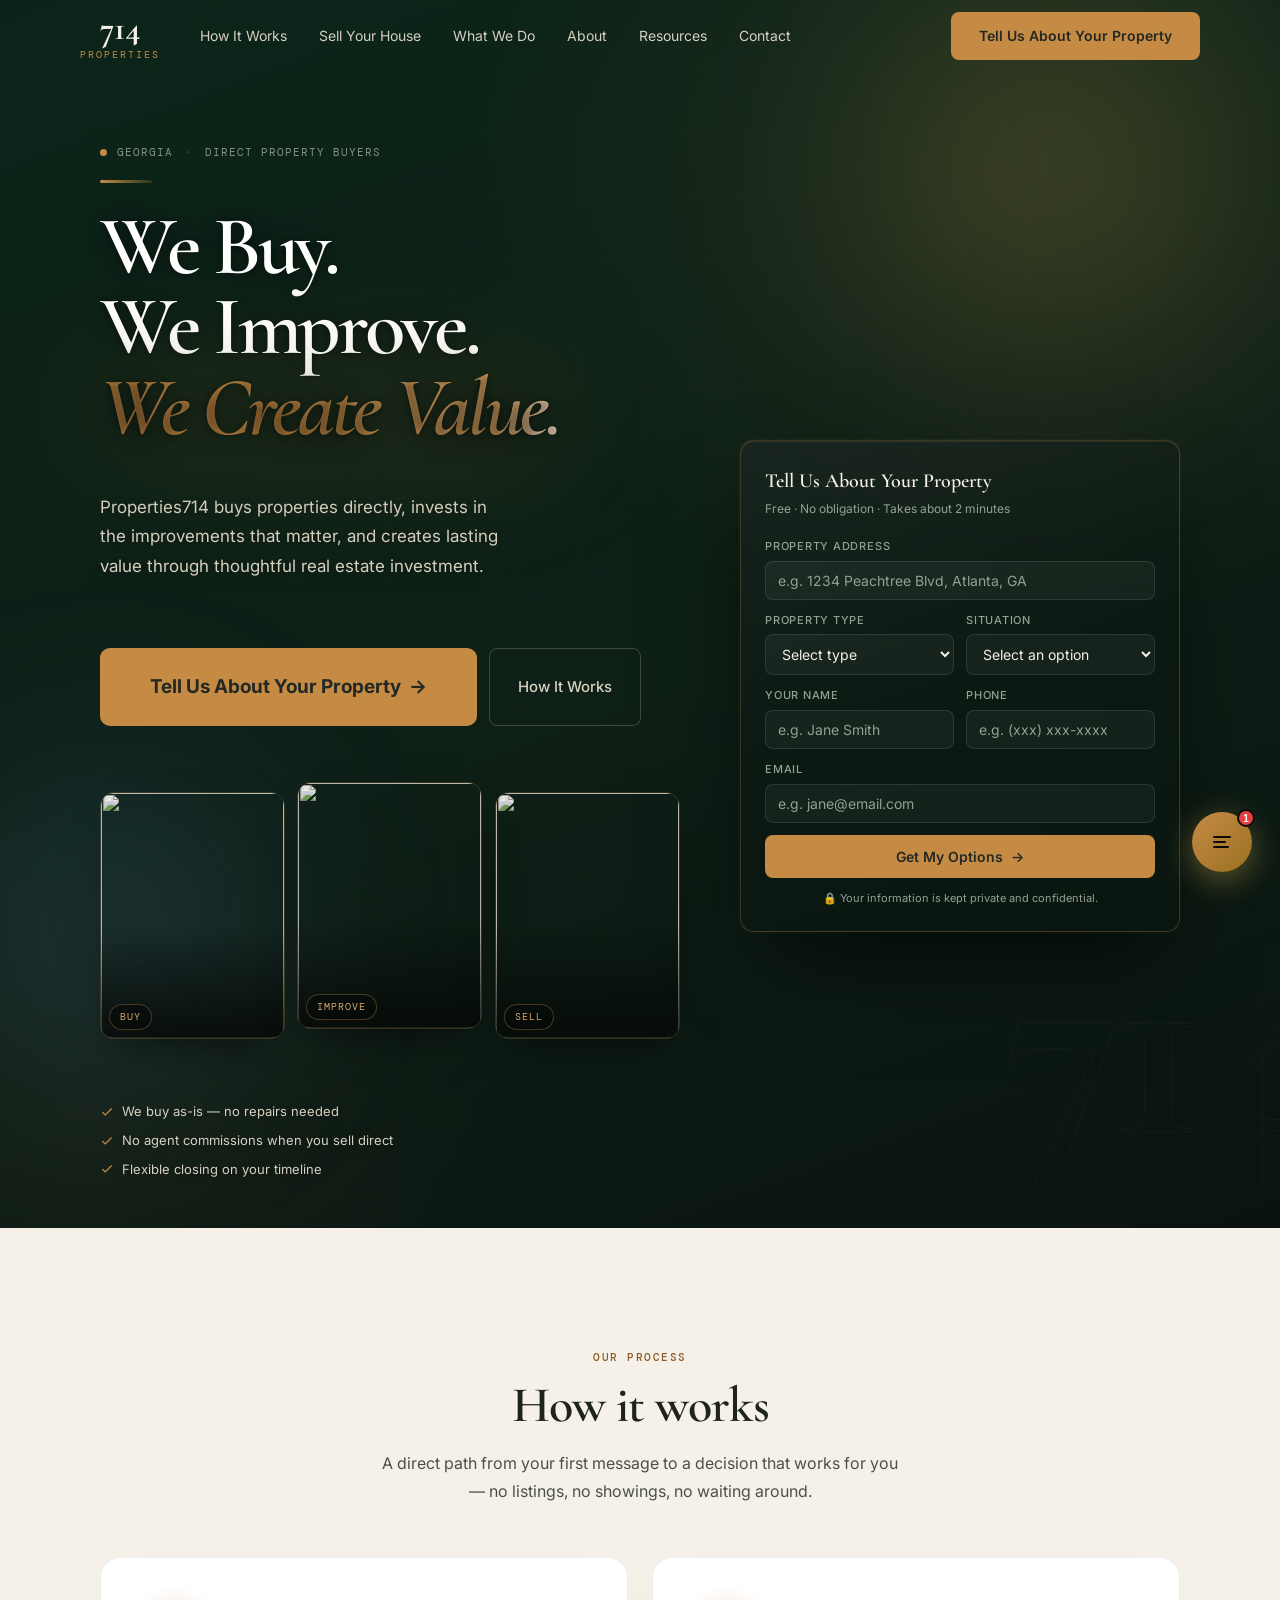
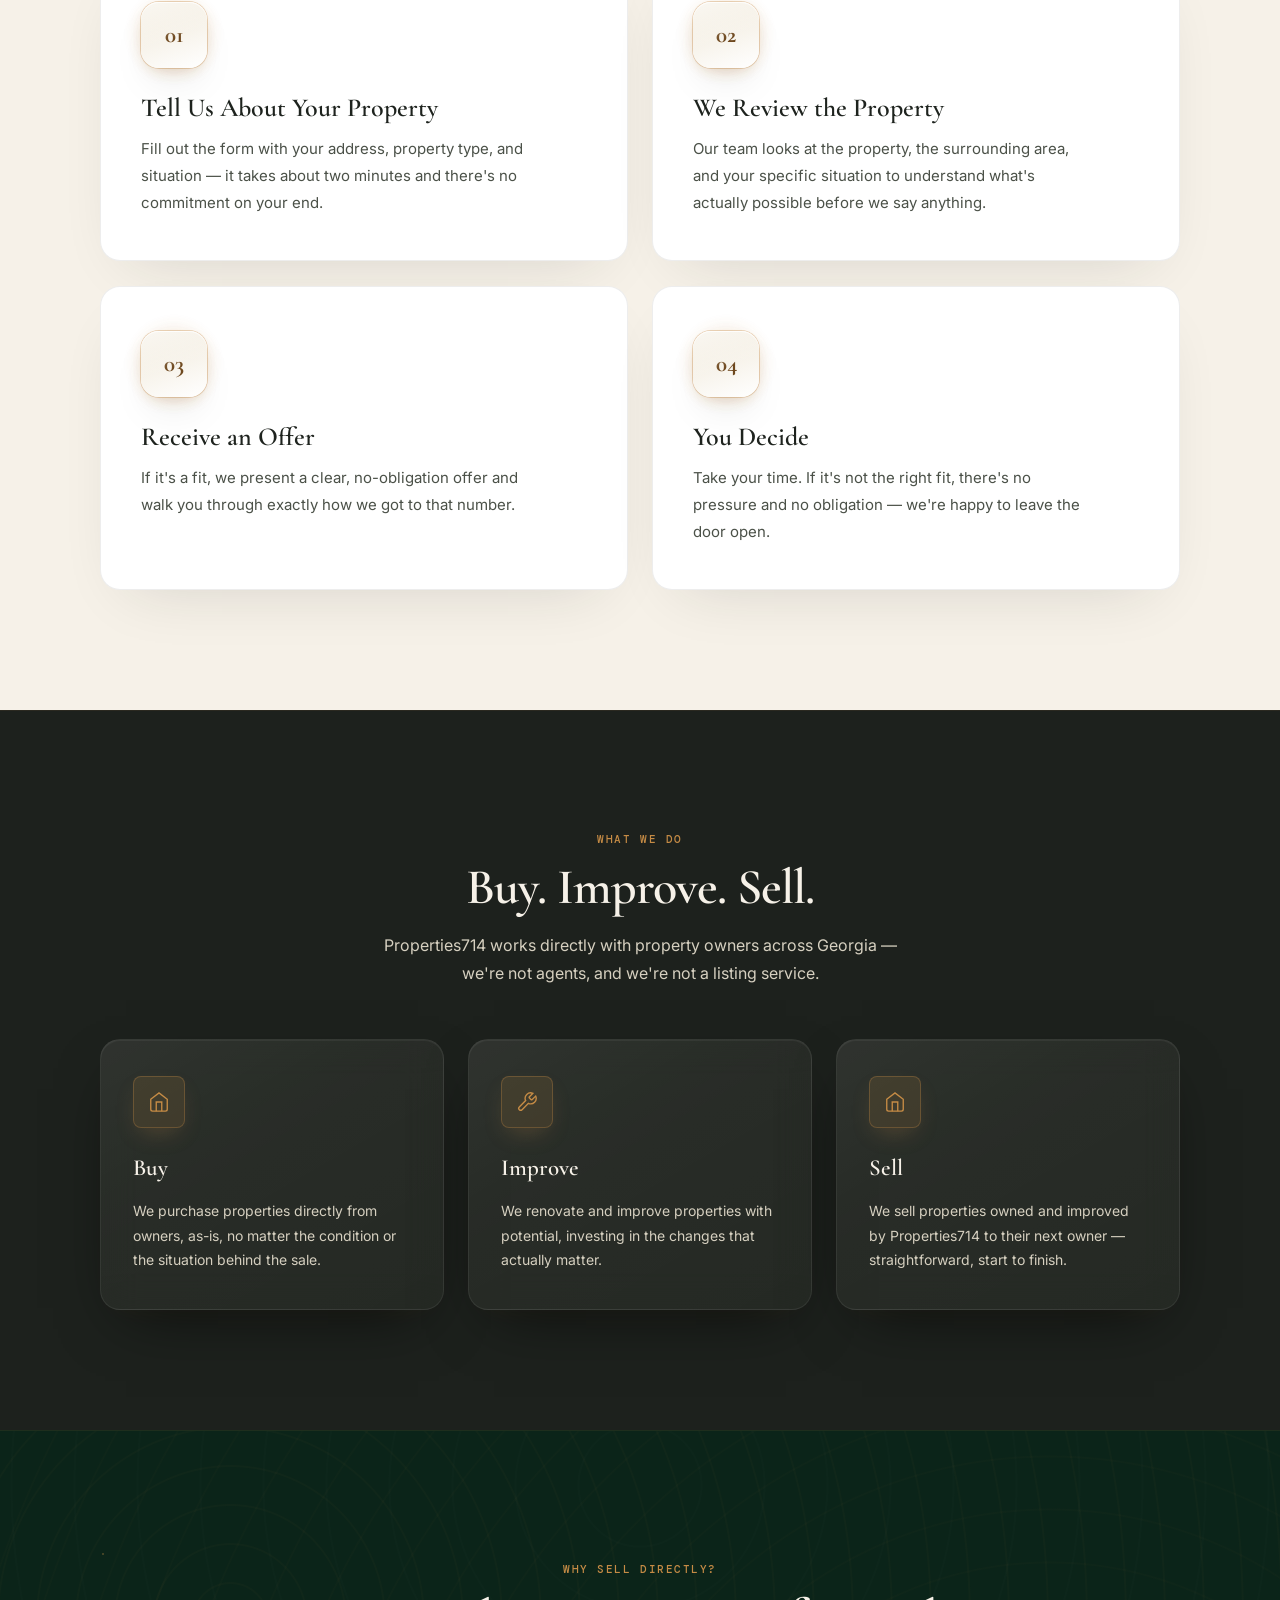
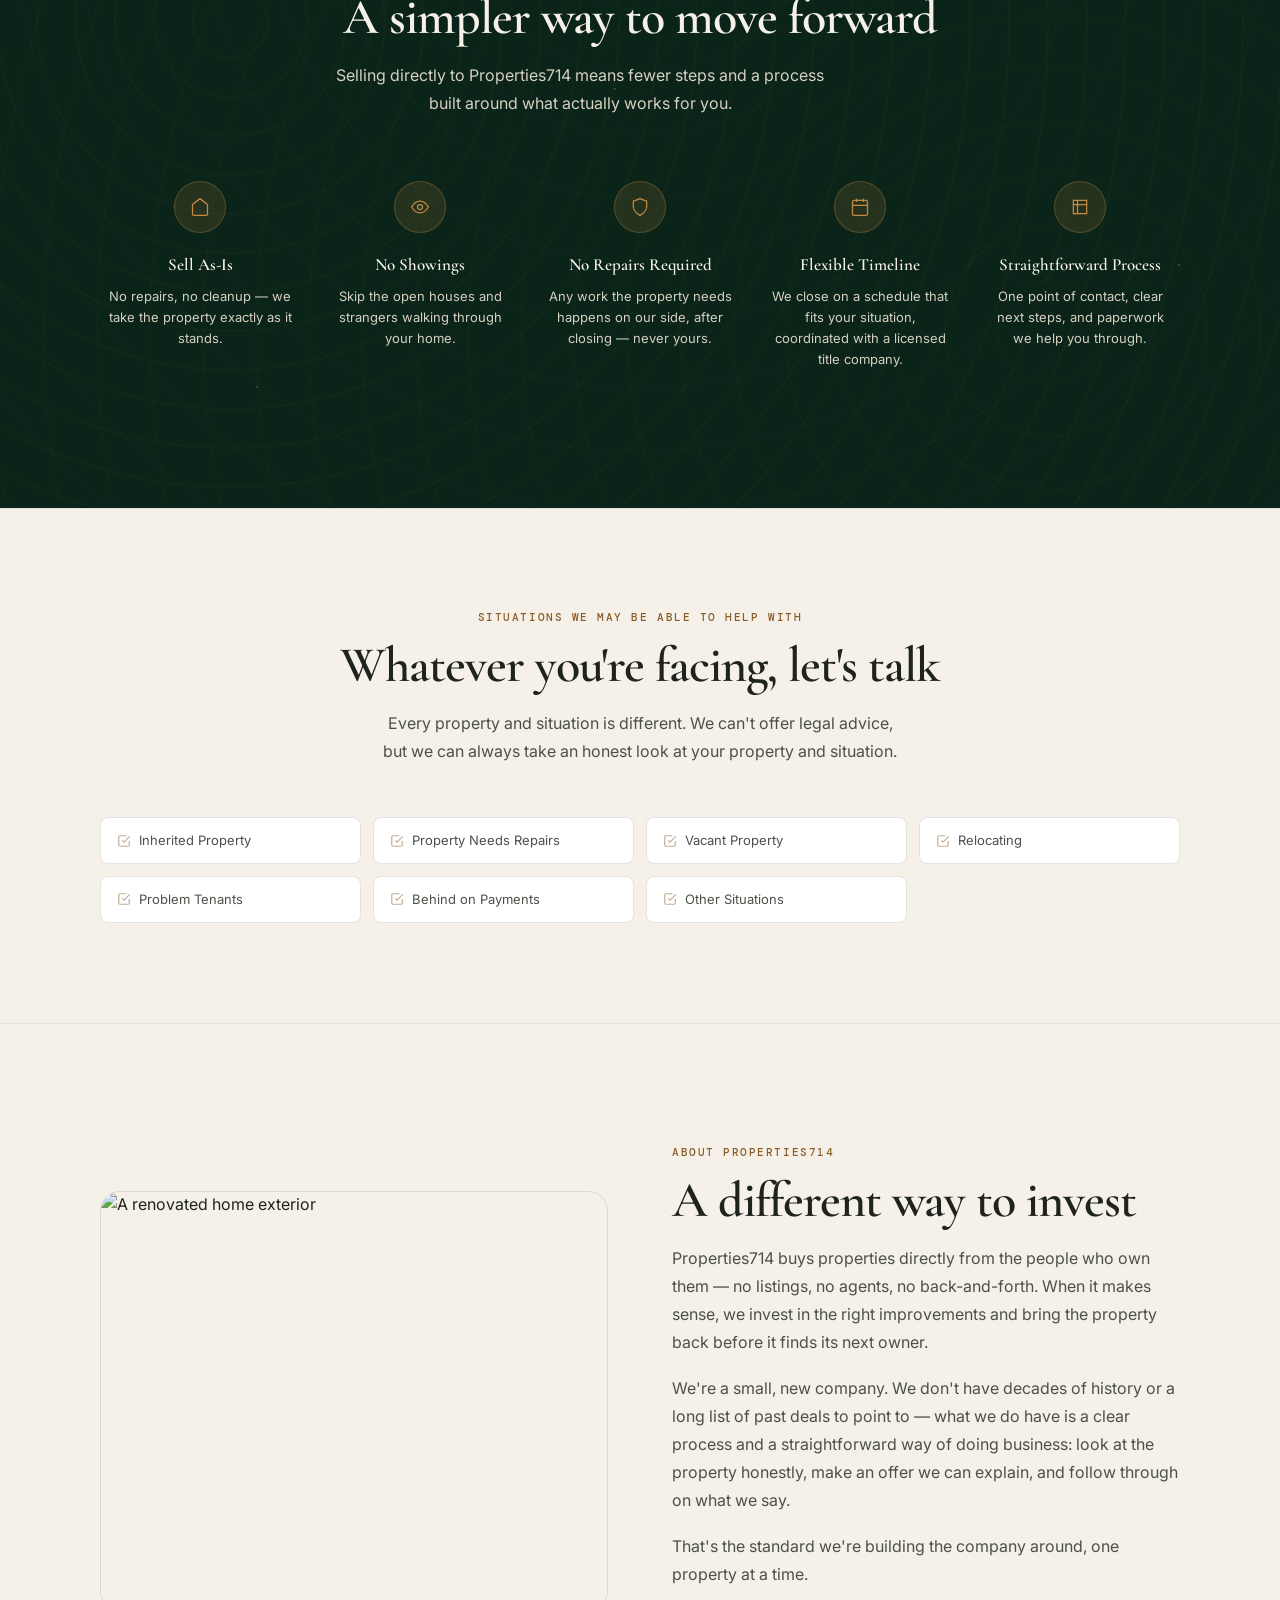
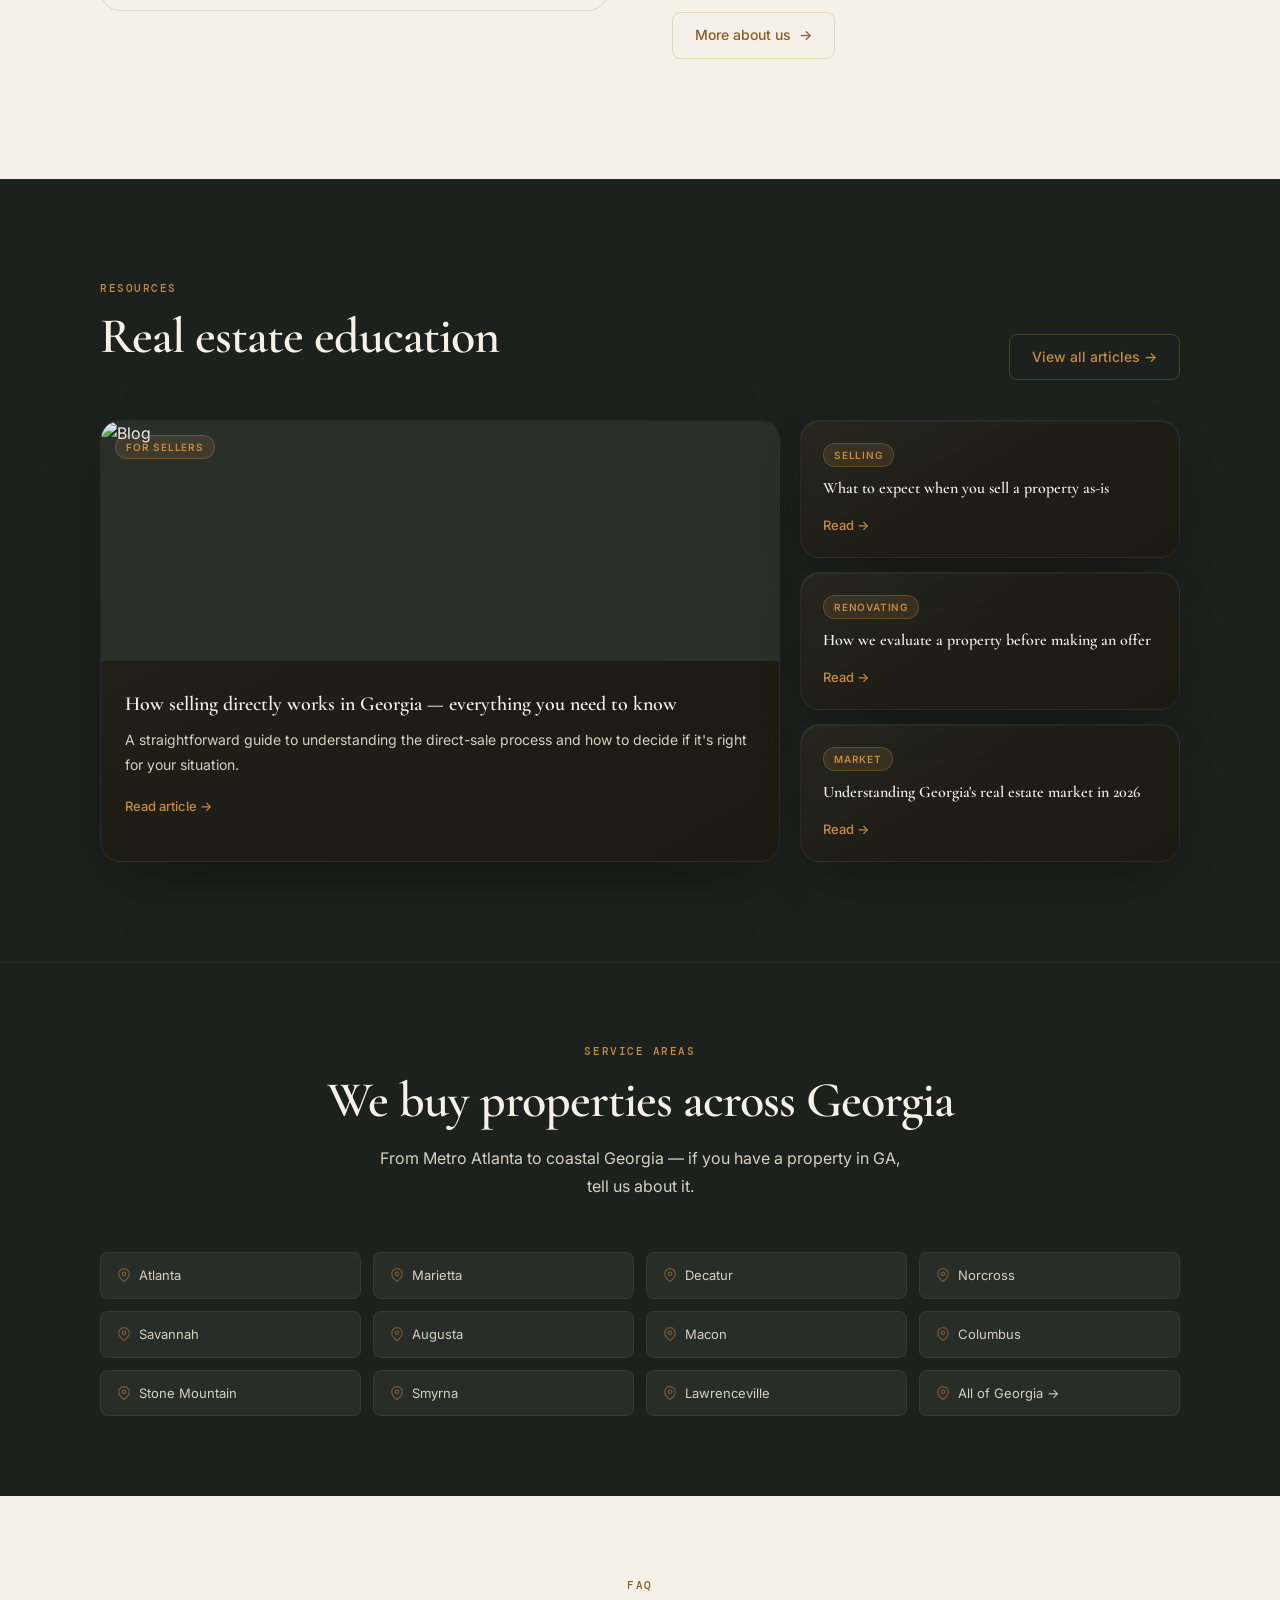
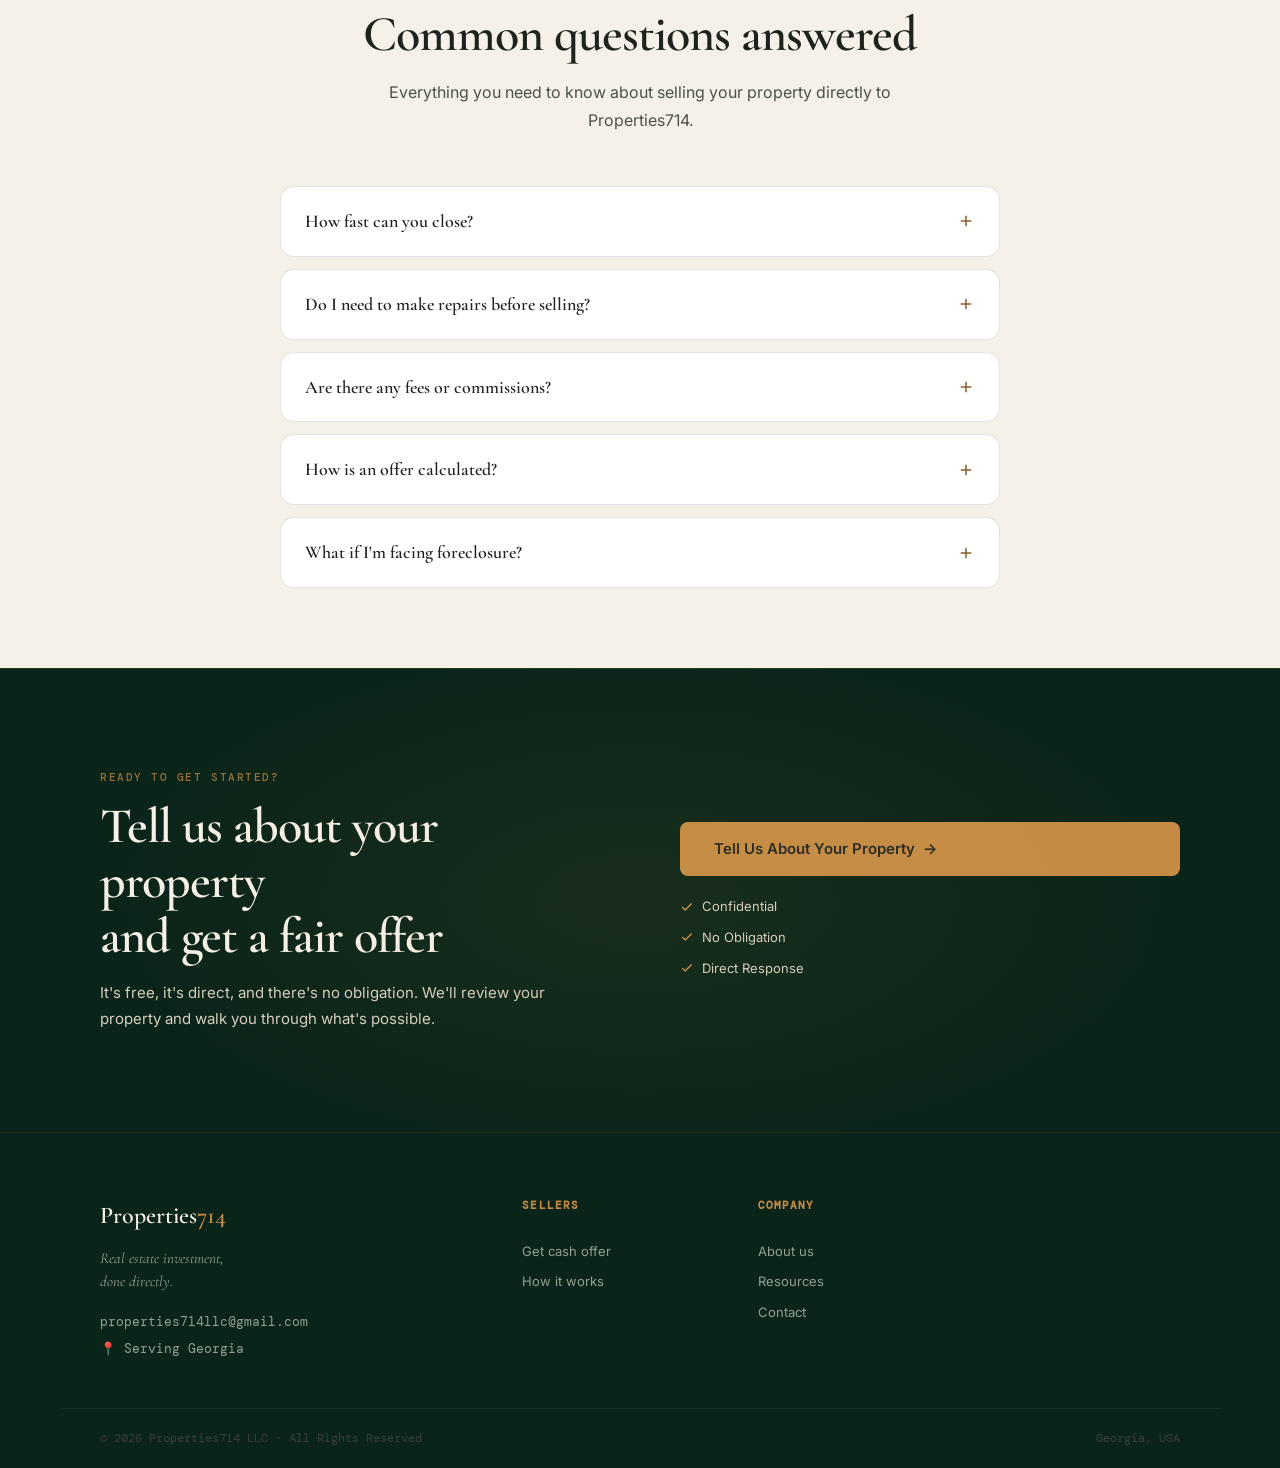
==== commit f09ffe9e: "fix: hero CTA position, logo centering, dramatic starfield, HIW token glow Addressing feedback that " ====
--- a/index.html
+++ b/index.html
@@ -8,7 +8,7 @@
   <link rel="preconnect" href="https://fonts.googleapis.com" />
   <link rel="preconnect" href="https://fonts.gstatic.com" crossorigin />
   <link href="https://fonts.googleapis.com/css2?family=Cormorant+Garamond:ital,wght@0,400;0,500;0,600;0,700;1,400;1,600&family=Inter:wght@300;400;500;600&family=DM+Mono:wght@400;500&display=swap" rel="stylesheet" />
-  <link rel="stylesheet" href="/css/style.css?v=13" />
+  <link rel="stylesheet" href="/css/style.css?v=14" />
   <!-- Canonical -->
   <link rel="canonical" href="https://www.properties714.com/" />
 
@@ -144,24 +144,32 @@
   <div class="orb orb-1" aria-hidden="true"></div>
   <div class="orb orb-2" aria-hidden="true"></div>
   <div class="hero-starfield" aria-hidden="true">
-    <span class="hero-star" style="left:63.4%;--dx:-10.2px;animation-delay:1.65s;animation-duration:4.17s"></span>
-    <span class="hero-star" style="left:72.7%;--dx:6.4px;animation-delay:5.35s;animation-duration:3.76s"></span>
-    <span class="hero-star" style="left:42.5%;--dx:-5.6px;animation-delay:1.31s;animation-duration:5.02s"></span>
-    <span class="hero-star" style="left:4.5%;--dx:-21.9px;animation-delay:3.9s;animation-duration:5.13s"></span>
-    <span class="hero-star" style="left:23.2%;--dx:3.8px;animation-delay:4.86s;animation-duration:3.52s"></span>
-    <span class="hero-star" style="left:79.4%;--dx:9.3px;animation-delay:2.04s;animation-duration:3.97s"></span>
-    <span class="hero-star" style="left:93.9%;--dx:-11.5px;animation-delay:0.56s;animation-duration:3.79s"></span>
-    <span class="hero-star" style="left:83.4%;--dx:5.5px;animation-delay:4.84s;animation-duration:5.69s"></span>
-    <span class="hero-star" style="left:53.5%;--dx:2.6px;animation-delay:2.27s;animation-duration:5.16s"></span>
-    <span class="hero-star" style="left:81.6%;--dx:6.0px;animation-delay:5.17s;animation-duration:5.23s"></span>
-    <span class="hero-star" style="left:69.6%;--dx:-14.2px;animation-delay:1.37s;animation-duration:4.37s"></span>
-    <span class="hero-star" style="left:9.7%;--dx:-17.2px;animation-delay:0.61s;animation-duration:4.33s"></span>
-    <span class="hero-star" style="left:63.0%;--dx:-2.8px;animation-delay:2.22s;animation-duration:4.13s"></span>
-    <span class="hero-star" style="left:27.6%;--dx:15.6px;animation-delay:3.89s;animation-duration:5.33s"></span>
-    <span class="hero-star" style="left:18.4%;--dx:11.6px;animation-delay:0.98s;animation-duration:4.64s"></span>
-    <span class="hero-star" style="left:97.0%;--dx:10.5px;animation-delay:3.34s;animation-duration:5.55s"></span>
-    <span class="hero-star" style="left:82.9%;--dx:14.5px;animation-delay:1.37s;animation-duration:3.6s"></span>
-    <span class="hero-star" style="left:32.3%;--dx:-6.6px;animation-delay:1.27s;animation-duration:6.33s"></span>
+    <span class="hero-star" style="left:33.1%;bottom:4.1%;--dx:-32.7px;--dy:-403.0px;--ang:-4.6deg;animation-delay:3.75s;animation-duration:5.96s"></span>
+    <span class="hero-star" style="left:89.3%;bottom:7.9%;--dx:-10.7px;--dy:-279.0px;--ang:-2.2deg;animation-delay:1.68s;animation-duration:6.7s"></span>
+    <span class="hero-star" style="left:81.4%;bottom:2.4%;--dx:14.2px;--dy:-309.0px;--ang:2.6deg;animation-delay:6.63s;animation-duration:6.81s"></span>
+    <span class="hero-star" style="left:6.8%;bottom:8.3%;--dx:-51.2px;--dy:-382.0px;--ang:-7.6deg;animation-delay:2.93s;animation-duration:6.66s"></span>
+    <span class="hero-star" style="left:31.6%;bottom:44.0%;--dx:6.5px;--dy:-300.0px;--ang:1.2deg;animation-delay:4.47s;animation-duration:5.99s"></span>
+    <span class="hero-star" style="left:70.4%;bottom:28.9%;--dx:-0.3px;--dy:-396.0px;--ang:-0.0deg;animation-delay:3.72s;animation-duration:7.61s"></span>
+    <span class="hero-star" style="left:58.2%;bottom:22.2%;--dx:16.4px;--dy:-326.0px;--ang:2.9deg;animation-delay:4.89s;animation-duration:5.48s"></span>
+    <span class="hero-star" style="left:30.8%;bottom:24.7%;--dx:-4.2px;--dy:-336.0px;--ang:-0.7deg;animation-delay:4.26s;animation-duration:4.79s"></span>
+    <span class="hero-star" style="left:42.1%;bottom:40.4%;--dx:-0.6px;--dy:-293.0px;--ang:-0.1deg;animation-delay:0.27s;animation-duration:7.17s"></span>
+    <span class="hero-star" style="left:57.0%;bottom:47.5%;--dx:10.3px;--dy:-329.0px;--ang:1.8deg;animation-delay:4.16s;animation-duration:6.82s"></span>
+    <span class="hero-star" style="left:8.6%;bottom:0.6%;--dx:26.7px;--dy:-319.0px;--ang:4.8deg;animation-delay:0.45s;animation-duration:7.42s"></span>
+    <span class="hero-star" style="left:64.1%;bottom:54.6%;--dx:-15.0px;--dy:-441.0px;--ang:-1.9deg;animation-delay:2.7s;animation-duration:7.17s"></span>
+    <span class="hero-star" style="left:92.3%;bottom:16.3%;--dx:-0.9px;--dy:-394.0px;--ang:-0.1deg;animation-delay:1.53s;animation-duration:5.65s"></span>
+    <span class="hero-star" style="left:25.8%;bottom:18.5%;--dx:-39.5px;--dy:-452.0px;--ang:-5.0deg;animation-delay:3.14s;animation-duration:6.7s"></span>
+    <span class="hero-star" style="left:80.7%;bottom:46.8%;--dx:-9.3px;--dy:-321.0px;--ang:-1.7deg;animation-delay:2.51s;animation-duration:8.04s"></span>
+    <span class="hero-star" style="left:16.5%;bottom:5.6%;--dx:-31.0px;--dy:-311.0px;--ang:-5.7deg;animation-delay:3.39s;animation-duration:6.86s"></span>
+    <span class="hero-star" style="left:29.1%;bottom:3.7%;--dx:9.5px;--dy:-378.0px;--ang:1.4deg;animation-delay:2.23s;animation-duration:5.0s"></span>
+    <span class="hero-star" style="left:93.2%;bottom:34.3%;--dx:-6.1px;--dy:-423.0px;--ang:-0.8deg;animation-delay:6.1s;animation-duration:8.31s"></span>
+    <span class="hero-star" style="left:78.6%;bottom:18.5%;--dx:-41.5px;--dy:-348.0px;--ang:-6.8deg;animation-delay:4.44s;animation-duration:4.75s"></span>
+    <span class="hero-star" style="left:96.5%;bottom:21.4%;--dx:14.9px;--dy:-284.0px;--ang:3.0deg;animation-delay:0.72s;animation-duration:6.77s"></span>
+    <span class="hero-star" style="left:11.7%;bottom:16.8%;--dx:47.9px;--dy:-266.0px;--ang:10.2deg;animation-delay:4.3s;animation-duration:5.09s"></span>
+    <span class="hero-star" style="left:93.7%;bottom:31.1%;--dx:-54.2px;--dy:-364.0px;--ang:-8.5deg;animation-delay:3.42s;animation-duration:8.41s"></span>
+    <span class="hero-star" style="left:48.4%;bottom:0.2%;--dx:-6.3px;--dy:-282.0px;--ang:-1.3deg;animation-delay:1.85s;animation-duration:7.82s"></span>
+    <span class="hero-star" style="left:51.6%;bottom:7.3%;--dx:-5.5px;--dy:-469.0px;--ang:-0.7deg;animation-delay:4.83s;animation-duration:8.16s"></span>
+    <span class="hero-star" style="left:30.6%;bottom:33.6%;--dx:28.5px;--dy:-280.0px;--ang:5.8deg;animation-delay:3.63s;animation-duration:8.13s"></span>
+    <span class="hero-star" style="left:76.1%;bottom:27.0%;--dx:-16.8px;--dy:-431.0px;--ang:-2.2deg;animation-delay:1.56s;animation-duration:7.75s"></span>
   </div>
   <div class="hero-watermark" aria-hidden="true">714</div>
 
@@ -177,16 +185,17 @@
       <h1 class="hero-heading">We Buy.<br>We Improve.<br><em>We Create Value.</em></h1>
       <p class="hero-sub" style="margin-top:20px">Properties714 buys properties directly, invests in the improvements that matter, and creates lasting value through thoughtful real estate investment.</p>
 
+      <div class="hero-actions" style="margin-top:30px">
+        <a href="/sell.html" class="btn-gold btn-lg btn-xl">Tell Us About Your Property <span class="btn-arrow">→</span></a>
+        <a href="#how-it-works" class="btn-ghost btn-lg">How It Works</a>
+      </div>
+
       <div class="hero-triptych" data-reveal data-delay="1" aria-hidden="true">
         <div class="triptych-panel"><img src="https://images.unsplash.com/photo-1558036117-15d82a90b9b1?w=280&q=70&auto=format&fit=crop" alt="" loading="eager" /><span class="triptych-label">Buy</span></div>
         <div class="triptych-panel"><img src="https://images.unsplash.com/photo-1503387762-592deb58ef4e?w=280&q=70&auto=format&fit=crop" alt="" loading="lazy" /><span class="triptych-label">Improve</span></div>
         <div class="triptych-panel"><img src="https://images.unsplash.com/photo-1600566753086-00f18fb6b3ea?w=280&q=70&auto=format&fit=crop" alt="" loading="lazy" /><span class="triptych-label">Sell</span></div>
       </div>
 
-      <div class="hero-actions">
-        <a href="/sell.html" class="btn-gold btn-lg btn-xl">Tell Us About Your Property <span class="btn-arrow">→</span></a>
-        <a href="#how-it-works" class="btn-ghost btn-lg">How It Works</a>
-      </div>
       <div class="hero-trust" style="margin-top:28px">
         <div class="trust-item"><svg width="14" height="14" viewBox="0 0 24 24" fill="none" stroke="currentColor" stroke-width="2"><polyline points="20 6 9 17 4 12"/></svg><span>We buy as-is — no repairs needed</span></div>
         <div class="trust-item"><svg width="14" height="14" viewBox="0 0 24 24" fill="none" stroke="currentColor" stroke-width="2"><polyline points="20 6 9 17 4 12"/></svg><span>No agent commissions when you sell direct</span></div>
--- a/css/style.css
+++ b/css/style.css
@@ -91,7 +91,7 @@
 .btn-gold:hover{background:var(--gold-light);box-shadow:0 0 30px rgba(197,139,69,0.4);transform:translateY(-2px)}
 .btn-gold:active{transform:translateY(0)}
 .btn-gold.btn-lg{padding:15px 34px;font-size:15px}
-.btn-gold.btn-xl{padding:20px 42px;font-size:17px;border-radius:10px}
+.btn-gold.btn-xl{padding:24px 50px;font-size:19px;border-radius:10px;font-weight:700}
 .btn-gold.btn-full{width:100%;justify-content:center}
 .btn-ghost{display:inline-flex;align-items:center;gap:8px;background:transparent;color:var(--cream-2);border:1px solid rgba(246,241,232,0.2);border-radius:var(--radius);padding:13px 24px;font-family:var(--font-sans);font-size:14px;font-weight:500;cursor:pointer;transition:border-color 200ms,color 200ms,background 200ms,transform 150ms var(--spring);white-space:nowrap}
 .btn-ghost:hover{border-color:var(--gold-border);color:var(--gold);background:var(--gold-dim);transform:translateY(-2px)}
@@ -115,9 +115,9 @@
 .site-nav{position:fixed;top:0;left:0;right:0;height:var(--nav-h);z-index:1000;transition:background 350ms var(--ease),box-shadow 350ms var(--ease),height 350ms var(--ease)}
 .site-nav.scrolled{background:rgba(11,36,25,0.92);backdrop-filter:blur(14px);-webkit-backdrop-filter:blur(14px);box-shadow:0 1px 0 rgba(197,139,69,0.14),0 12px 32px -16px rgba(0,0,0,0.5);height:64px}
 .nav-inner{max-width:1200px;margin:0 auto;padding:0 40px;height:100%;display:flex;align-items:center;gap:40px}
-.nav-logo-wrap{display:flex;flex-direction:column;gap:0;flex-shrink:0;line-height:1}
-.logo-714{font-family:var(--font-serif);font-size:28px;font-weight:700;letter-spacing:-0.02em;color:var(--cream);line-height:1}
-.logo-properties{font-family:var(--font-mono);font-size:10px;letter-spacing:0.18em;text-transform:uppercase;color:var(--gold);margin-top:3px}
+.nav-logo-wrap{display:flex;flex-direction:column;align-items:center;gap:0;flex-shrink:0;line-height:1}
+.logo-714{font-family:var(--font-serif);font-size:34px;font-weight:700;letter-spacing:-0.02em;color:var(--cream);line-height:1}
+.logo-properties{font-family:var(--font-mono);font-size:10px;letter-spacing:0.2em;text-transform:uppercase;color:var(--gold);margin-top:4px;text-align:center}
 .nav-logo-sub{font-family:var(--font-mono);font-size:9px;letter-spacing:0.14em;text-transform:uppercase;color:var(--muted);margin-top:-2px;padding-left:2px}
 .nav-links{display:flex;align-items:center;gap:32px;flex:1}
 .nav-links a{font-size:14px;color:var(--cream-2);font-weight:400}
@@ -194,7 +194,7 @@
 .hiw-card:hover{border-color:var(--gold-border);box-shadow:0 1px 0 rgba(255,255,255,0.7) inset,0 34px 84px -24px rgba(30,35,30,0.22),0 0 0 1px rgba(197,139,69,0.15)}
 .hiw-card:hover::after{opacity:1}
 .hiw-token{
-  width:58px;height:58px;border-radius:16px;margin-bottom:24px;position:relative;flex-shrink:0;
+  width:66px;height:66px;border-radius:18px;margin-bottom:24px;position:relative;flex-shrink:0;
   background:linear-gradient(160deg,var(--bg-3) 0%,var(--bg-card) 100%);
   display:flex;align-items:center;justify-content:center;
   box-shadow:
@@ -205,9 +205,16 @@
     0 6px 16px -6px rgba(197,139,69,0.28);
   transition:transform 380ms var(--spring);
 }
+.hiw-token::before{
+  content:'';position:absolute;inset:-14px;border-radius:inherit;z-index:-1;
+  background:radial-gradient(circle,rgba(197,139,69,0.45) 0%,transparent 68%);
+  filter:blur(6px);opacity:0.85;
+  transition:opacity 380ms var(--ease),transform 380ms var(--ease);
+}
 .hiw-token::after{content:'';position:absolute;inset:0;border-radius:inherit;background:linear-gradient(160deg,rgba(255,255,255,0.14),transparent 55%);pointer-events:none}
-.hiw-token span{font-family:var(--font-serif);font-size:21px;font-weight:700;color:var(--gold-light)}
+.hiw-token span{font-family:var(--font-serif);font-size:23px;font-weight:700;color:var(--gold-light)}
 .hiw-card:hover .hiw-token{transform:translateY(-3px) scale(1.06)}
+.hiw-card:hover .hiw-token::before{opacity:1;transform:scale(1.2)}
 .hiw-card h3{font-family:var(--font-serif);font-size:26px;font-weight:600;color:var(--cream);margin-bottom:12px;line-height:1.2}
 .hiw-card p{font-size:15px;color:var(--cream-2);line-height:1.8;max-width:44ch}
 
@@ -657,14 +664,27 @@
 /* ── Giant watermark ───────────────────────────────────────── */
 .hero-watermark{position:absolute;right:-24px;bottom:44px;font-family:var(--font-serif);font-size:clamp(160px,22vw,340px);font-weight:700;color:transparent;-webkit-text-stroke:1px rgba(201,168,76,0.055);line-height:1;pointer-events:none;user-select:none;z-index:0;letter-spacing:-0.05em}
 
-/* ── Starfield — small warp-speed drift along the hero floor ──── */
-.hero-starfield{position:absolute;left:0;right:0;bottom:0;height:260px;overflow:hidden;pointer-events:none;z-index:0;mask-image:linear-gradient(to top,#000 0%,transparent 92%);-webkit-mask-image:linear-gradient(to top,#000 0%,transparent 92%)}
-.hero-star{position:absolute;bottom:-6px;width:2px;height:2px;border-radius:50%;background:var(--cream);opacity:0;animation:star-warp linear infinite;box-shadow:0 0 4px 0 rgba(246,241,232,0.5)}
+/* ── Starfield — full-hero warp-speed drift, "traveling through space" ── */
+.hero-starfield{position:absolute;inset:0;overflow:hidden;pointer-events:none;z-index:0}
+.hero-star{
+  position:absolute;
+  width:3px;height:3px;border-radius:50%;
+  background:var(--cream);
+  opacity:0;
+  box-shadow:0 0 8px 2px rgba(246,241,232,0.75),0 0 18px 5px rgba(220,168,104,0.35);
+  animation:star-warp linear infinite;
+}
+.hero-star::after{
+  content:'';position:absolute;top:50%;left:50%;width:1.5px;height:34px;
+  background:linear-gradient(to top,rgba(246,241,232,0.65),transparent);
+  transform:translate(-50%,-100%) rotate(var(--ang,0deg));
+  transform-origin:center bottom;
+}
 @keyframes star-warp{
   0%{transform:translate(0,0) scale(0.3);opacity:0}
-  10%{opacity:0.9}
-  85%{opacity:0.5}
-  100%{transform:translate(var(--dx,0px),-230px) scale(1.5);opacity:0}
+  12%{opacity:1}
+  78%{opacity:0.85}
+  100%{transform:translate(var(--dx,0px),var(--dy,-420px)) scale(2.1);opacity:0}
 }
 
 /* ── Inner layout ──────────────────────────────────────────── */
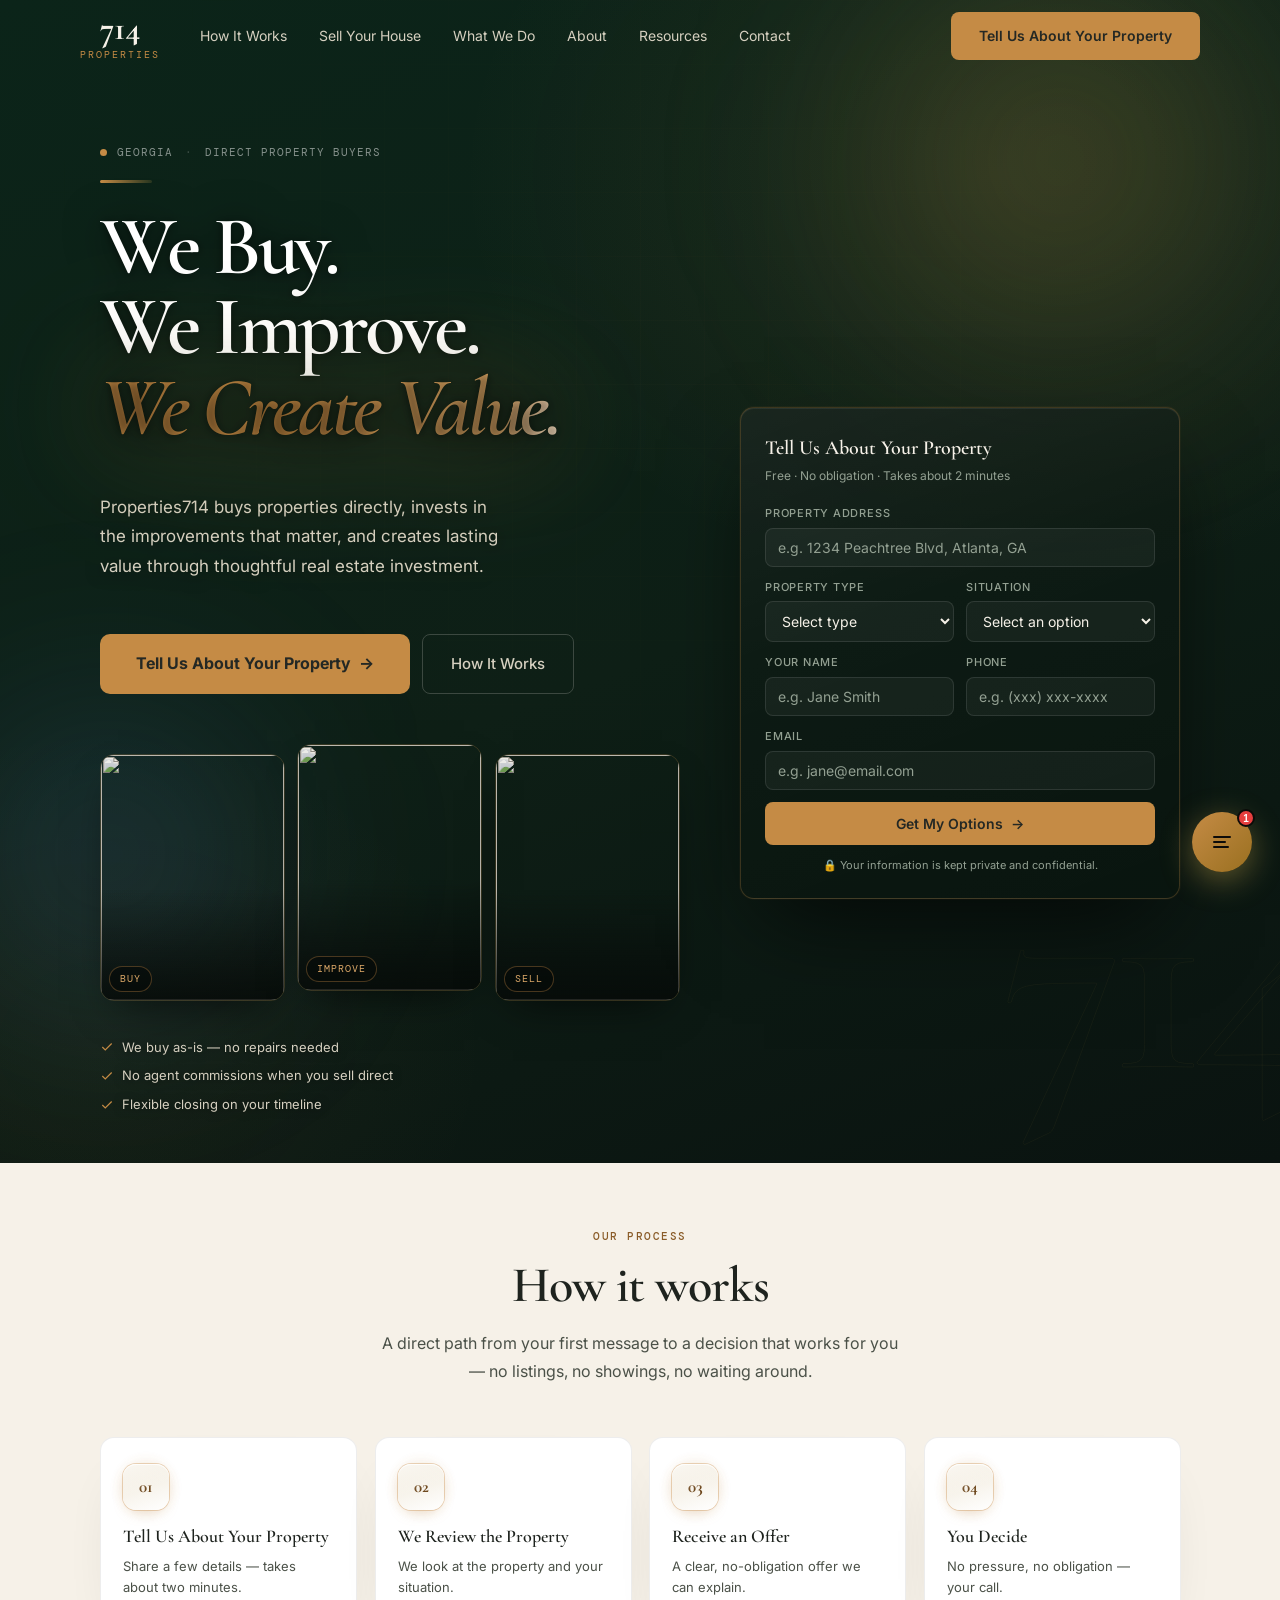
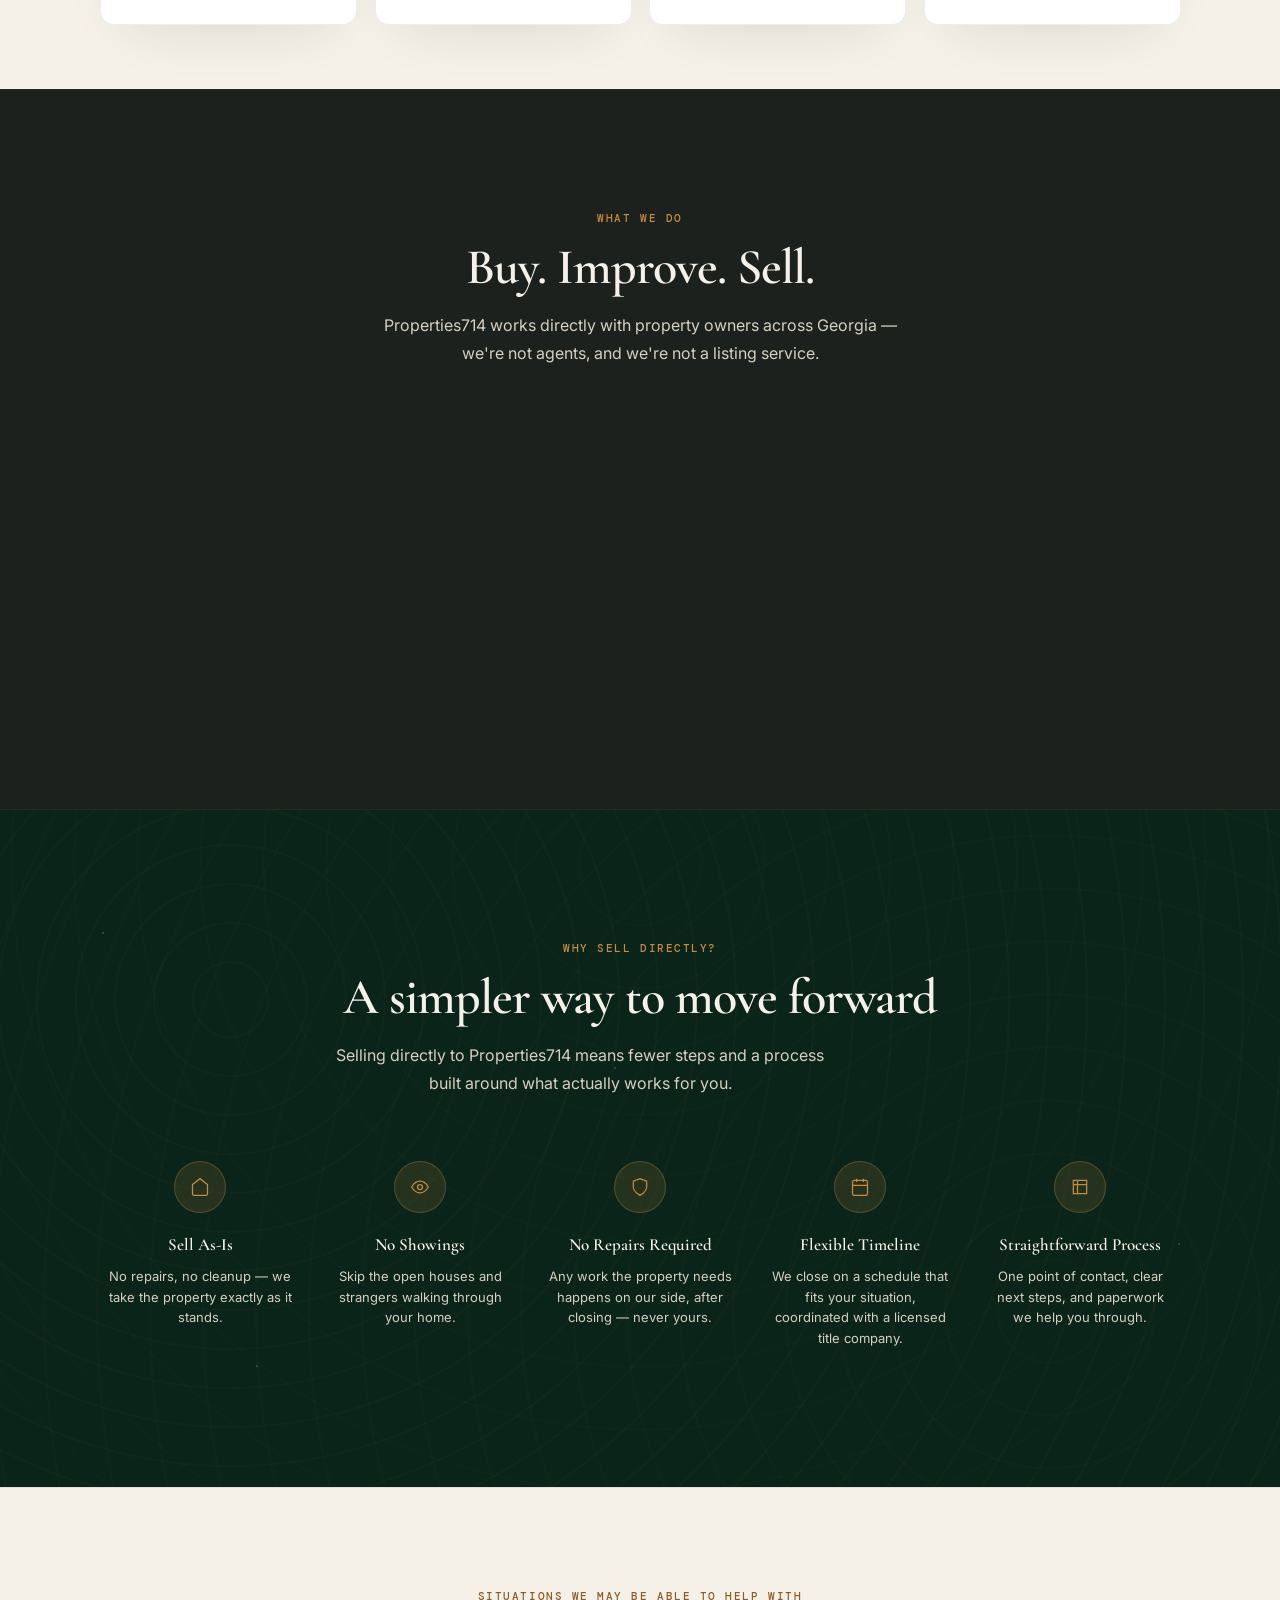
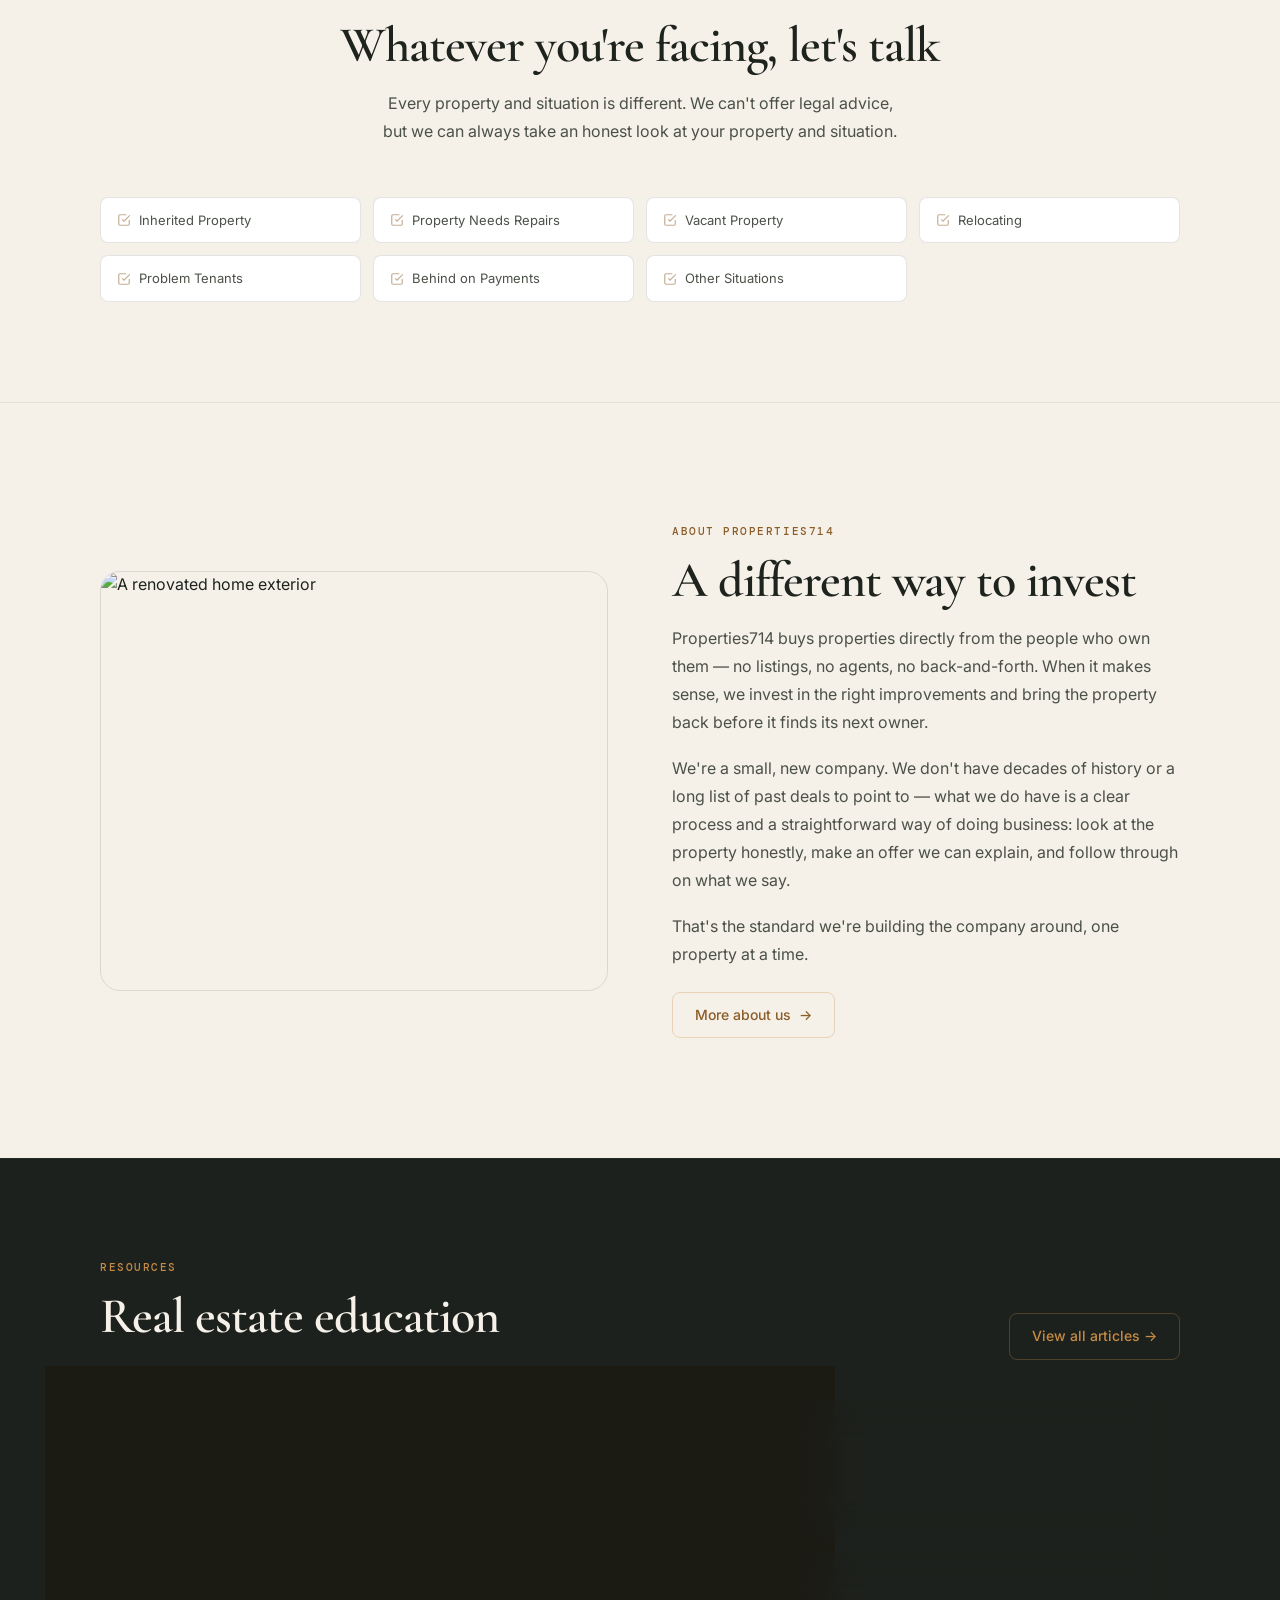
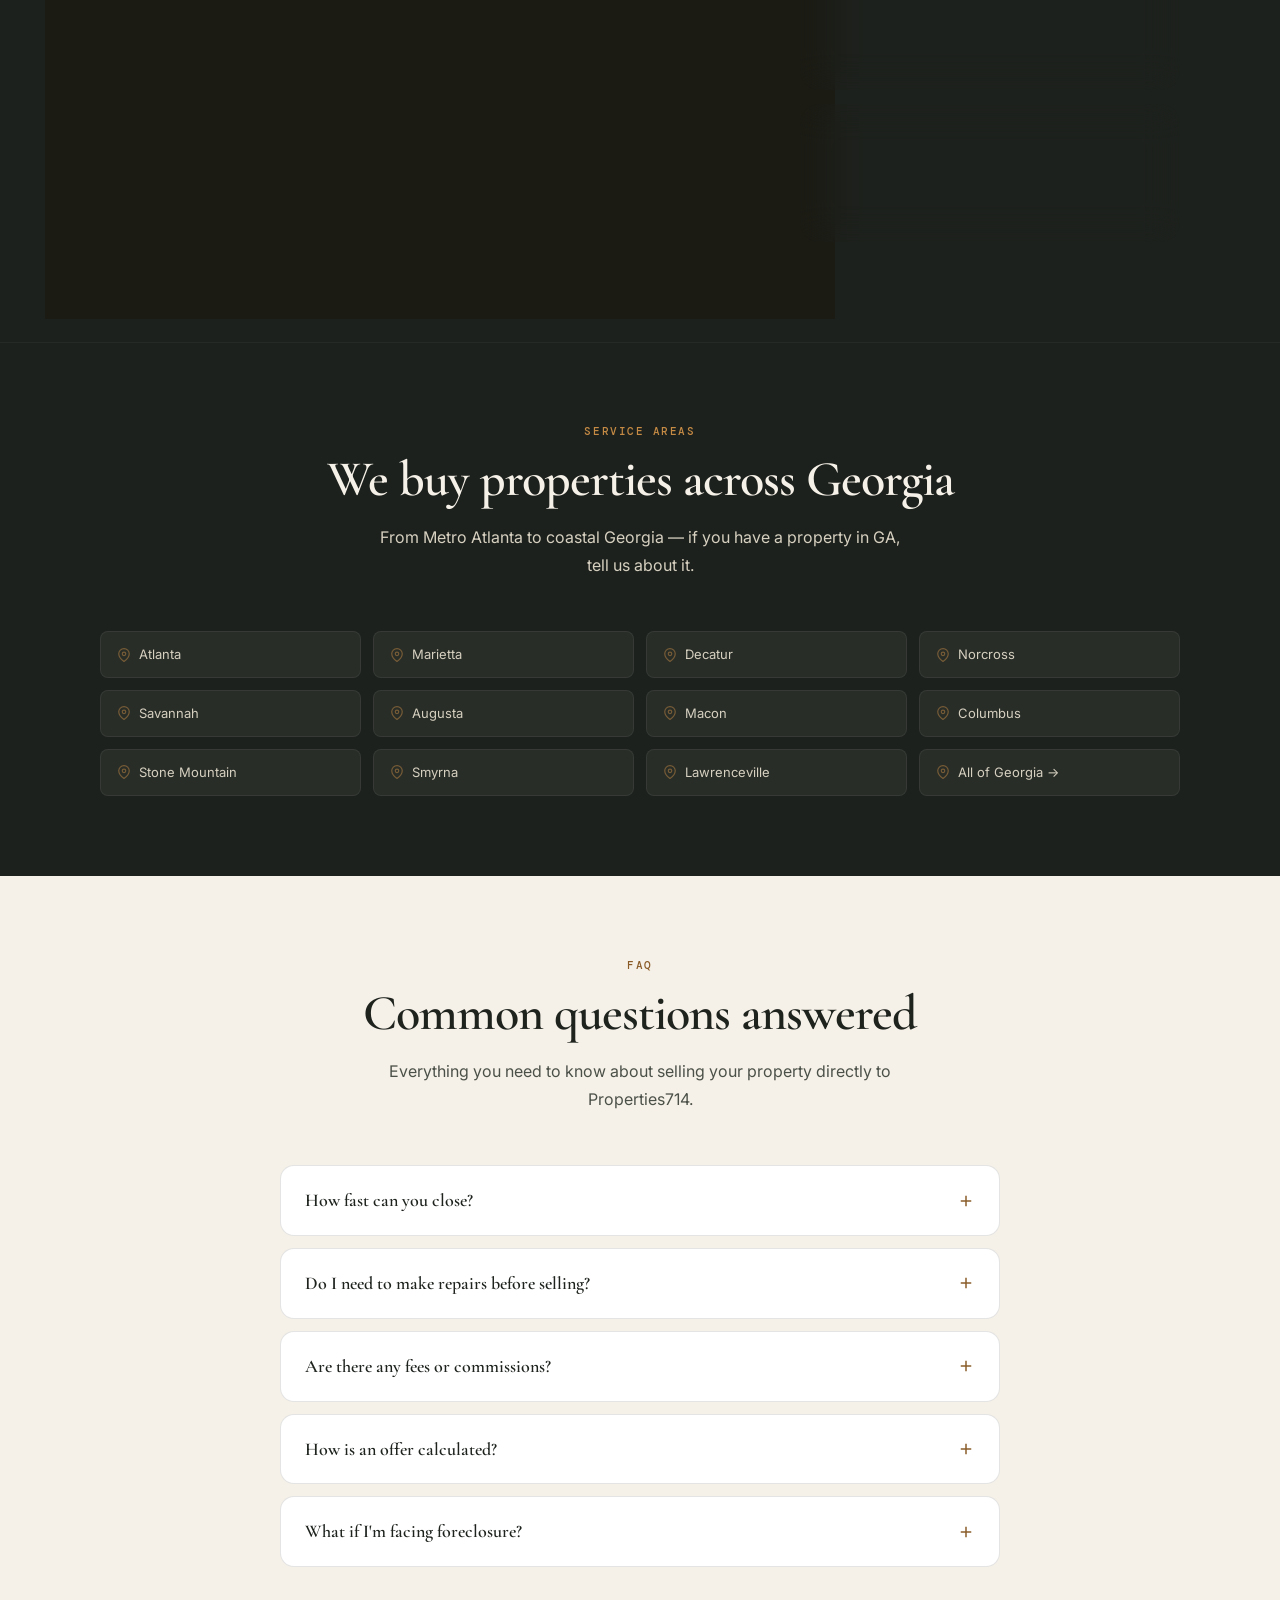
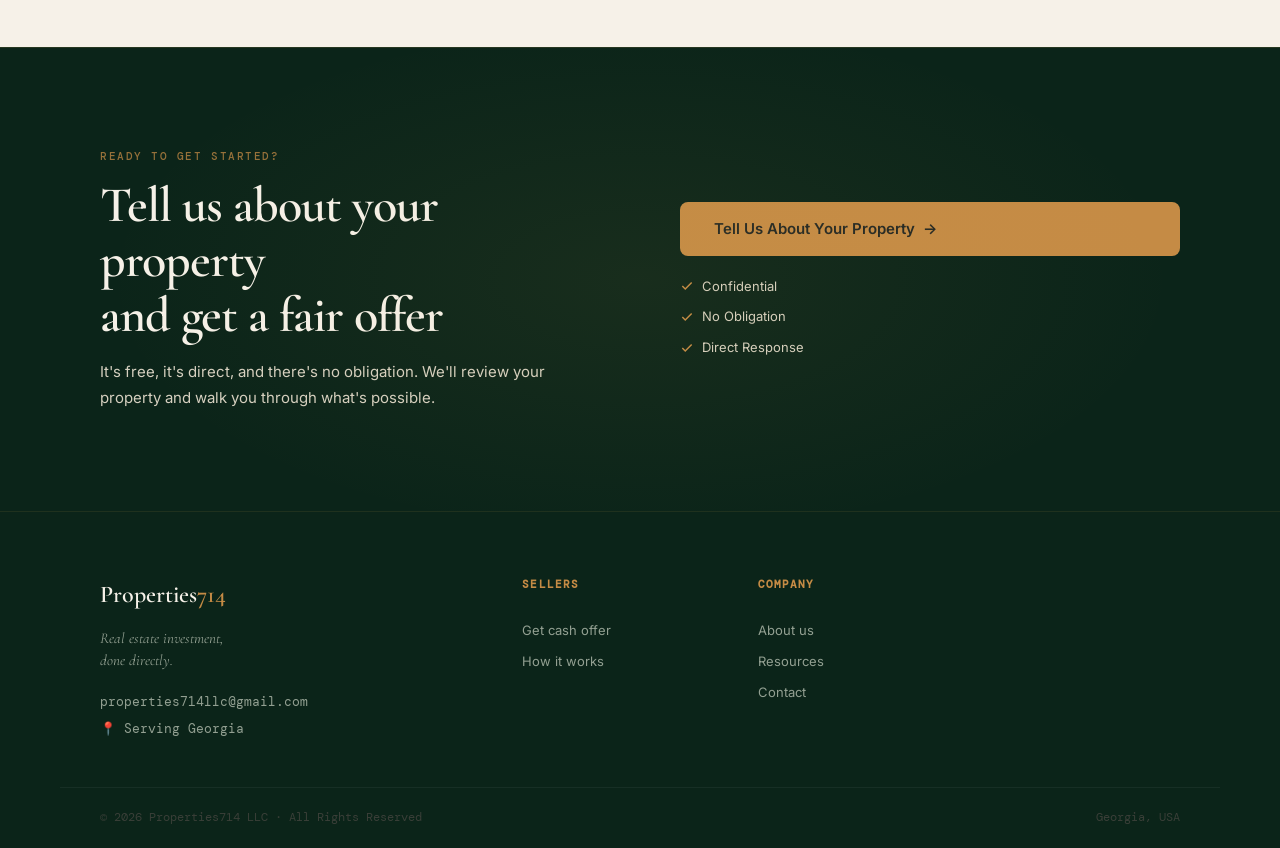
==== commit 2dca7637: "fix: dial back CTA size, flip starfield to fall downward, HIW back to single row Feedback: the CTA s" ====
--- a/index.html
+++ b/index.html
@@ -8,7 +8,7 @@
   <link rel="preconnect" href="https://fonts.googleapis.com" />
   <link rel="preconnect" href="https://fonts.gstatic.com" crossorigin />
   <link href="https://fonts.googleapis.com/css2?family=Cormorant+Garamond:ital,wght@0,400;0,500;0,600;0,700;1,400;1,600&family=Inter:wght@300;400;500;600&family=DM+Mono:wght@400;500&display=swap" rel="stylesheet" />
-  <link rel="stylesheet" href="/css/style.css?v=14" />
+  <link rel="stylesheet" href="/css/style.css?v=15" />
   <!-- Canonical -->
   <link rel="canonical" href="https://www.properties714.com/" />
 
@@ -144,32 +144,32 @@
   <div class="orb orb-1" aria-hidden="true"></div>
   <div class="orb orb-2" aria-hidden="true"></div>
   <div class="hero-starfield" aria-hidden="true">
-    <span class="hero-star" style="left:33.1%;bottom:4.1%;--dx:-32.7px;--dy:-403.0px;--ang:-4.6deg;animation-delay:3.75s;animation-duration:5.96s"></span>
-    <span class="hero-star" style="left:89.3%;bottom:7.9%;--dx:-10.7px;--dy:-279.0px;--ang:-2.2deg;animation-delay:1.68s;animation-duration:6.7s"></span>
-    <span class="hero-star" style="left:81.4%;bottom:2.4%;--dx:14.2px;--dy:-309.0px;--ang:2.6deg;animation-delay:6.63s;animation-duration:6.81s"></span>
-    <span class="hero-star" style="left:6.8%;bottom:8.3%;--dx:-51.2px;--dy:-382.0px;--ang:-7.6deg;animation-delay:2.93s;animation-duration:6.66s"></span>
-    <span class="hero-star" style="left:31.6%;bottom:44.0%;--dx:6.5px;--dy:-300.0px;--ang:1.2deg;animation-delay:4.47s;animation-duration:5.99s"></span>
-    <span class="hero-star" style="left:70.4%;bottom:28.9%;--dx:-0.3px;--dy:-396.0px;--ang:-0.0deg;animation-delay:3.72s;animation-duration:7.61s"></span>
-    <span class="hero-star" style="left:58.2%;bottom:22.2%;--dx:16.4px;--dy:-326.0px;--ang:2.9deg;animation-delay:4.89s;animation-duration:5.48s"></span>
-    <span class="hero-star" style="left:30.8%;bottom:24.7%;--dx:-4.2px;--dy:-336.0px;--ang:-0.7deg;animation-delay:4.26s;animation-duration:4.79s"></span>
-    <span class="hero-star" style="left:42.1%;bottom:40.4%;--dx:-0.6px;--dy:-293.0px;--ang:-0.1deg;animation-delay:0.27s;animation-duration:7.17s"></span>
-    <span class="hero-star" style="left:57.0%;bottom:47.5%;--dx:10.3px;--dy:-329.0px;--ang:1.8deg;animation-delay:4.16s;animation-duration:6.82s"></span>
-    <span class="hero-star" style="left:8.6%;bottom:0.6%;--dx:26.7px;--dy:-319.0px;--ang:4.8deg;animation-delay:0.45s;animation-duration:7.42s"></span>
-    <span class="hero-star" style="left:64.1%;bottom:54.6%;--dx:-15.0px;--dy:-441.0px;--ang:-1.9deg;animation-delay:2.7s;animation-duration:7.17s"></span>
-    <span class="hero-star" style="left:92.3%;bottom:16.3%;--dx:-0.9px;--dy:-394.0px;--ang:-0.1deg;animation-delay:1.53s;animation-duration:5.65s"></span>
-    <span class="hero-star" style="left:25.8%;bottom:18.5%;--dx:-39.5px;--dy:-452.0px;--ang:-5.0deg;animation-delay:3.14s;animation-duration:6.7s"></span>
-    <span class="hero-star" style="left:80.7%;bottom:46.8%;--dx:-9.3px;--dy:-321.0px;--ang:-1.7deg;animation-delay:2.51s;animation-duration:8.04s"></span>
-    <span class="hero-star" style="left:16.5%;bottom:5.6%;--dx:-31.0px;--dy:-311.0px;--ang:-5.7deg;animation-delay:3.39s;animation-duration:6.86s"></span>
-    <span class="hero-star" style="left:29.1%;bottom:3.7%;--dx:9.5px;--dy:-378.0px;--ang:1.4deg;animation-delay:2.23s;animation-duration:5.0s"></span>
-    <span class="hero-star" style="left:93.2%;bottom:34.3%;--dx:-6.1px;--dy:-423.0px;--ang:-0.8deg;animation-delay:6.1s;animation-duration:8.31s"></span>
-    <span class="hero-star" style="left:78.6%;bottom:18.5%;--dx:-41.5px;--dy:-348.0px;--ang:-6.8deg;animation-delay:4.44s;animation-duration:4.75s"></span>
-    <span class="hero-star" style="left:96.5%;bottom:21.4%;--dx:14.9px;--dy:-284.0px;--ang:3.0deg;animation-delay:0.72s;animation-duration:6.77s"></span>
-    <span class="hero-star" style="left:11.7%;bottom:16.8%;--dx:47.9px;--dy:-266.0px;--ang:10.2deg;animation-delay:4.3s;animation-duration:5.09s"></span>
-    <span class="hero-star" style="left:93.7%;bottom:31.1%;--dx:-54.2px;--dy:-364.0px;--ang:-8.5deg;animation-delay:3.42s;animation-duration:8.41s"></span>
-    <span class="hero-star" style="left:48.4%;bottom:0.2%;--dx:-6.3px;--dy:-282.0px;--ang:-1.3deg;animation-delay:1.85s;animation-duration:7.82s"></span>
-    <span class="hero-star" style="left:51.6%;bottom:7.3%;--dx:-5.5px;--dy:-469.0px;--ang:-0.7deg;animation-delay:4.83s;animation-duration:8.16s"></span>
-    <span class="hero-star" style="left:30.6%;bottom:33.6%;--dx:28.5px;--dy:-280.0px;--ang:5.8deg;animation-delay:3.63s;animation-duration:8.13s"></span>
-    <span class="hero-star" style="left:76.1%;bottom:27.0%;--dx:-16.8px;--dy:-431.0px;--ang:-2.2deg;animation-delay:1.56s;animation-duration:7.75s"></span>
+    <span class="hero-star" style="left:45.4%;top:16.1%;--dx:-1.3px;--dy:405.0px;--ang:0.2deg;animation-delay:3.55s;animation-duration:6.85s"></span>
+    <span class="hero-star" style="left:19.7%;top:14.0%;--dx:26.5px;--dy:346.0px;--ang:-4.4deg;animation-delay:0.66s;animation-duration:5.71s"></span>
+    <span class="hero-star" style="left:10.7%;top:26.8%;--dx:-49.8px;--dy:359.0px;--ang:7.9deg;animation-delay:6.88s;animation-duration:8.36s"></span>
+    <span class="hero-star" style="left:64.8%;top:18.5%;--dx:-28.9px;--dy:251.0px;--ang:6.6deg;animation-delay:3.7s;animation-duration:4.74s"></span>
+    <span class="hero-star" style="left:20.3%;top:2.4%;--dx:-3.2px;--dy:226.0px;--ang:0.8deg;animation-delay:3.08s;animation-duration:7.87s"></span>
+    <span class="hero-star" style="left:51.8%;top:19.5%;--dx:5.5px;--dy:320.0px;--ang:-1.0deg;animation-delay:3.2s;animation-duration:5.61s"></span>
+    <span class="hero-star" style="left:97.8%;top:34.8%;--dx:26.1px;--dy:388.0px;--ang:-3.8deg;animation-delay:2.21s;animation-duration:5.42s"></span>
+    <span class="hero-star" style="left:29.7%;top:-5.0%;--dx:-7.0px;--dy:373.0px;--ang:1.1deg;animation-delay:5.93s;animation-duration:6.05s"></span>
+    <span class="hero-star" style="left:94.0%;top:28.4%;--dx:-34.3px;--dy:220.0px;--ang:8.9deg;animation-delay:6.37s;animation-duration:6.38s"></span>
+    <span class="hero-star" style="left:96.1%;top:9.1%;--dx:15.8px;--dy:235.0px;--ang:-3.8deg;animation-delay:5.45s;animation-duration:5.58s"></span>
+    <span class="hero-star" style="left:10.4%;top:6.3%;--dx:28.2px;--dy:413.0px;--ang:-3.9deg;animation-delay:0.83s;animation-duration:5.49s"></span>
+    <span class="hero-star" style="left:11.7%;top:-5.4%;--dx:-34.4px;--dy:379.0px;--ang:5.2deg;animation-delay:3.92s;animation-duration:6.29s"></span>
+    <span class="hero-star" style="left:20.3%;top:23.5%;--dx:12.8px;--dy:246.0px;--ang:-3.0deg;animation-delay:0.82s;animation-duration:6.18s"></span>
+    <span class="hero-star" style="left:22.4%;top:3.6%;--dx:25.9px;--dy:414.0px;--ang:-3.6deg;animation-delay:2.13s;animation-duration:8.04s"></span>
+    <span class="hero-star" style="left:22.2%;top:9.0%;--dx:12.1px;--dy:391.0px;--ang:-1.8deg;animation-delay:0.7s;animation-duration:8.46s"></span>
+    <span class="hero-star" style="left:22.5%;top:3.1%;--dx:-14.5px;--dy:375.0px;--ang:2.2deg;animation-delay:2.07s;animation-duration:4.79s"></span>
+    <span class="hero-star" style="left:10.7%;top:17.1%;--dx:11.0px;--dy:269.0px;--ang:-2.3deg;animation-delay:2.6s;animation-duration:6.31s"></span>
+    <span class="hero-star" style="left:94.1%;top:12.8%;--dx:43.3px;--dy:335.0px;--ang:-7.4deg;animation-delay:1.28s;animation-duration:5.12s"></span>
+    <span class="hero-star" style="left:89.2%;top:27.2%;--dx:-33.6px;--dy:270.0px;--ang:7.1deg;animation-delay:5.18s;animation-duration:8.26s"></span>
+    <span class="hero-star" style="left:20.9%;top:32.9%;--dx:9.1px;--dy:396.0px;--ang:-1.3deg;animation-delay:2.95s;animation-duration:4.92s"></span>
+    <span class="hero-star" style="left:5.7%;top:33.4%;--dx:24.3px;--dy:268.0px;--ang:-5.2deg;animation-delay:1.8s;animation-duration:7.79s"></span>
+    <span class="hero-star" style="left:59.3%;top:4.6%;--dx:10.7px;--dy:255.0px;--ang:-2.4deg;animation-delay:0.48s;animation-duration:5.41s"></span>
+    <span class="hero-star" style="left:55.7%;top:28.7%;--dx:-9.1px;--dy:343.0px;--ang:1.5deg;animation-delay:6.42s;animation-duration:5.32s"></span>
+    <span class="hero-star" style="left:3.6%;top:3.6%;--dx:-54.0px;--dy:309.0px;--ang:9.9deg;animation-delay:1.23s;animation-duration:5.98s"></span>
+    <span class="hero-star" style="left:56.9%;top:-2.3%;--dx:17.1px;--dy:292.0px;--ang:-3.4deg;animation-delay:6.86s;animation-duration:7.13s"></span>
+    <span class="hero-star" style="left:68.4%;top:17.1%;--dx:-31.1px;--dy:248.0px;--ang:7.1deg;animation-delay:0.13s;animation-duration:8.14s"></span>
   </div>
   <div class="hero-watermark" aria-hidden="true">714</div>
 
@@ -185,7 +185,7 @@
       <h1 class="hero-heading">We Buy.<br>We Improve.<br><em>We Create Value.</em></h1>
       <p class="hero-sub" style="margin-top:20px">Properties714 buys properties directly, invests in the improvements that matter, and creates lasting value through thoughtful real estate investment.</p>
 
-      <div class="hero-actions" style="margin-top:30px">
+      <div class="hero-actions" style="margin-top:16px">
         <a href="/sell.html" class="btn-gold btn-lg btn-xl">Tell Us About Your Property <span class="btn-arrow">→</span></a>
         <a href="#how-it-works" class="btn-ghost btn-lg">How It Works</a>
       </div>
@@ -196,7 +196,7 @@
         <div class="triptych-panel"><img src="https://images.unsplash.com/photo-1600566753086-00f18fb6b3ea?w=280&q=70&auto=format&fit=crop" alt="" loading="lazy" /><span class="triptych-label">Sell</span></div>
       </div>
 
-      <div class="hero-trust" style="margin-top:28px">
+      <div class="hero-trust" style="margin-top:14px">
         <div class="trust-item"><svg width="14" height="14" viewBox="0 0 24 24" fill="none" stroke="currentColor" stroke-width="2"><polyline points="20 6 9 17 4 12"/></svg><span>We buy as-is — no repairs needed</span></div>
         <div class="trust-item"><svg width="14" height="14" viewBox="0 0 24 24" fill="none" stroke="currentColor" stroke-width="2"><polyline points="20 6 9 17 4 12"/></svg><span>No agent commissions when you sell direct</span></div>
         <div class="trust-item"><svg width="14" height="14" viewBox="0 0 24 24" fill="none" stroke="currentColor" stroke-width="2"><polyline points="20 6 9 17 4 12"/></svg><span>Flexible closing on your timeline</span></div>
@@ -259,22 +259,22 @@
       <div class="hiw-card" data-reveal data-delay="1">
         <div class="hiw-token"><span>01</span></div>
         <h3>Tell Us About Your Property</h3>
-        <p>Fill out the form with your address, property type, and situation — it takes about two minutes and there's no commitment on your end.</p>
+        <p>Share a few details — takes about two minutes.</p>
       </div>
       <div class="hiw-card" data-reveal data-delay="2">
         <div class="hiw-token"><span>02</span></div>
         <h3>We Review the Property</h3>
-        <p>Our team looks at the property, the surrounding area, and your specific situation to understand what's actually possible before we say anything.</p>
+        <p>We look at the property and your situation.</p>
       </div>
       <div class="hiw-card" data-reveal data-delay="3">
         <div class="hiw-token"><span>03</span></div>
         <h3>Receive an Offer</h3>
-        <p>If it's a fit, we present a clear, no-obligation offer and walk you through exactly how we got to that number.</p>
+        <p>A clear, no-obligation offer we can explain.</p>
       </div>
       <div class="hiw-card" data-reveal data-delay="4">
         <div class="hiw-token"><span>04</span></div>
         <h3>You Decide</h3>
-        <p>Take your time. If it's not the right fit, there's no pressure and no obligation — we're happy to leave the door open.</p>
+        <p>No pressure, no obligation — your call.</p>
       </div>
     </div>
   </div>
--- a/css/style.css
+++ b/css/style.css
@@ -91,7 +91,7 @@
 .btn-gold:hover{background:var(--gold-light);box-shadow:0 0 30px rgba(197,139,69,0.4);transform:translateY(-2px)}
 .btn-gold:active{transform:translateY(0)}
 .btn-gold.btn-lg{padding:15px 34px;font-size:15px}
-.btn-gold.btn-xl{padding:24px 50px;font-size:19px;border-radius:10px;font-weight:700}
+.btn-gold.btn-xl{padding:17px 36px;font-size:16px;border-radius:10px;font-weight:700}
 .btn-gold.btn-full{width:100%;justify-content:center}
 .btn-ghost{display:inline-flex;align-items:center;gap:8px;background:transparent;color:var(--cream-2);border:1px solid rgba(246,241,232,0.2);border-radius:var(--radius);padding:13px 24px;font-family:var(--font-sans);font-size:14px;font-weight:500;cursor:pointer;transition:border-color 200ms,color 200ms,background 200ms,transform 150ms var(--spring);white-space:nowrap}
 .btn-ghost:hover{border-color:var(--gold-border);color:var(--gold);background:var(--gold-dim);transform:translateY(-2px)}
@@ -176,14 +176,14 @@
 /* ══════════════════════════════════════════════════════════════
    HOW IT WORKS — raised copper tokens + drawing connector lines
    ══════════════════════════════════════════════════════════════ */
-.hiw{padding:120px 0;background:var(--bg);border-top:1px solid rgba(255,255,255,0.04)}
-.hiw-grid{display:grid;grid-template-columns:1fr 1fr;gap:24px;perspective:1400px}
+.hiw{padding:64px 0;background:var(--bg);border-top:1px solid rgba(255,255,255,0.04)}
+.hiw-grid{display:grid;grid-template-columns:repeat(4,1fr);gap:18px;perspective:1400px}
 .hiw-card{
   position:relative;display:flex;flex-direction:column;
   background:var(--bg-card);
   border:1px solid rgba(30,35,30,0.08);
-  border-radius:var(--radius-xl);
-  padding:44px 40px;
+  border-radius:var(--radius-lg);
+  padding:26px 22px;
   transform-style:preserve-3d;
   transform:rotateX(var(--tiltX,0deg)) rotateY(var(--tiltY,0deg));
   transition:transform 500ms var(--spring),box-shadow 400ms var(--ease),border-color 400ms var(--ease);
@@ -194,7 +194,7 @@
 .hiw-card:hover{border-color:var(--gold-border);box-shadow:0 1px 0 rgba(255,255,255,0.7) inset,0 34px 84px -24px rgba(30,35,30,0.22),0 0 0 1px rgba(197,139,69,0.15)}
 .hiw-card:hover::after{opacity:1}
 .hiw-token{
-  width:66px;height:66px;border-radius:18px;margin-bottom:24px;position:relative;flex-shrink:0;
+  width:46px;height:46px;border-radius:13px;margin-bottom:16px;position:relative;flex-shrink:0;
   background:linear-gradient(160deg,var(--bg-3) 0%,var(--bg-card) 100%);
   display:flex;align-items:center;justify-content:center;
   box-shadow:
@@ -206,17 +206,17 @@
   transition:transform 380ms var(--spring);
 }
 .hiw-token::before{
-  content:'';position:absolute;inset:-14px;border-radius:inherit;z-index:-1;
+  content:'';position:absolute;inset:-10px;border-radius:inherit;z-index:-1;
   background:radial-gradient(circle,rgba(197,139,69,0.45) 0%,transparent 68%);
-  filter:blur(6px);opacity:0.85;
+  filter:blur(5px);opacity:0.85;
   transition:opacity 380ms var(--ease),transform 380ms var(--ease);
 }
 .hiw-token::after{content:'';position:absolute;inset:0;border-radius:inherit;background:linear-gradient(160deg,rgba(255,255,255,0.14),transparent 55%);pointer-events:none}
-.hiw-token span{font-family:var(--font-serif);font-size:23px;font-weight:700;color:var(--gold-light)}
+.hiw-token span{font-family:var(--font-serif);font-size:17px;font-weight:700;color:var(--gold-light)}
 .hiw-card:hover .hiw-token{transform:translateY(-3px) scale(1.06)}
 .hiw-card:hover .hiw-token::before{opacity:1;transform:scale(1.2)}
-.hiw-card h3{font-family:var(--font-serif);font-size:26px;font-weight:600;color:var(--cream);margin-bottom:12px;line-height:1.2}
-.hiw-card p{font-size:15px;color:var(--cream-2);line-height:1.8;max-width:44ch}
+.hiw-card h3{font-family:var(--font-serif);font-size:18px;font-weight:600;color:var(--cream);margin-bottom:8px;line-height:1.2}
+.hiw-card p{font-size:13px;color:var(--cream-2);line-height:1.65;max-width:none}
 
 /* ══════════════════════════════════════════════════════════════
    WHAT WE DO — glass cards with a gentle desktop mouse-tilt
@@ -416,7 +416,7 @@
   .hero-visual{order:-1}
   .hero-heading{font-size:48px}
   .wwd-grid{grid-template-columns:1fr;max-width:540px;margin:0 auto}
-  .hiw-grid{grid-template-columns:1fr}
+  .hiw-grid{grid-template-columns:repeat(2,1fr)}
   .why-grid{grid-template-columns:repeat(3,1fr)}
   .prop-grid,.listings-grid{grid-template-columns:repeat(2,1fr)}
   .testi-grid{grid-template-columns:1fr;max-width:480px;margin:48px auto 0}
@@ -697,7 +697,7 @@
 @keyframes heroFadeRight{from{opacity:0;transform:translateX(28px)}to{opacity:1;transform:translateX(0)}}
 
 /* ── Buy / Improve / Sell triptych — the hero's real visual idea ── */
-.hero-triptych{display:flex;gap:12px;margin:30px 0 34px;perspective:1000px}
+.hero-triptych{display:flex;gap:12px;margin:24px 0 22px;perspective:1000px}
 .triptych-panel{
   --baseY:0px;
   position:relative;flex:1;aspect-ratio:3/4;border-radius:14px;overflow:hidden;
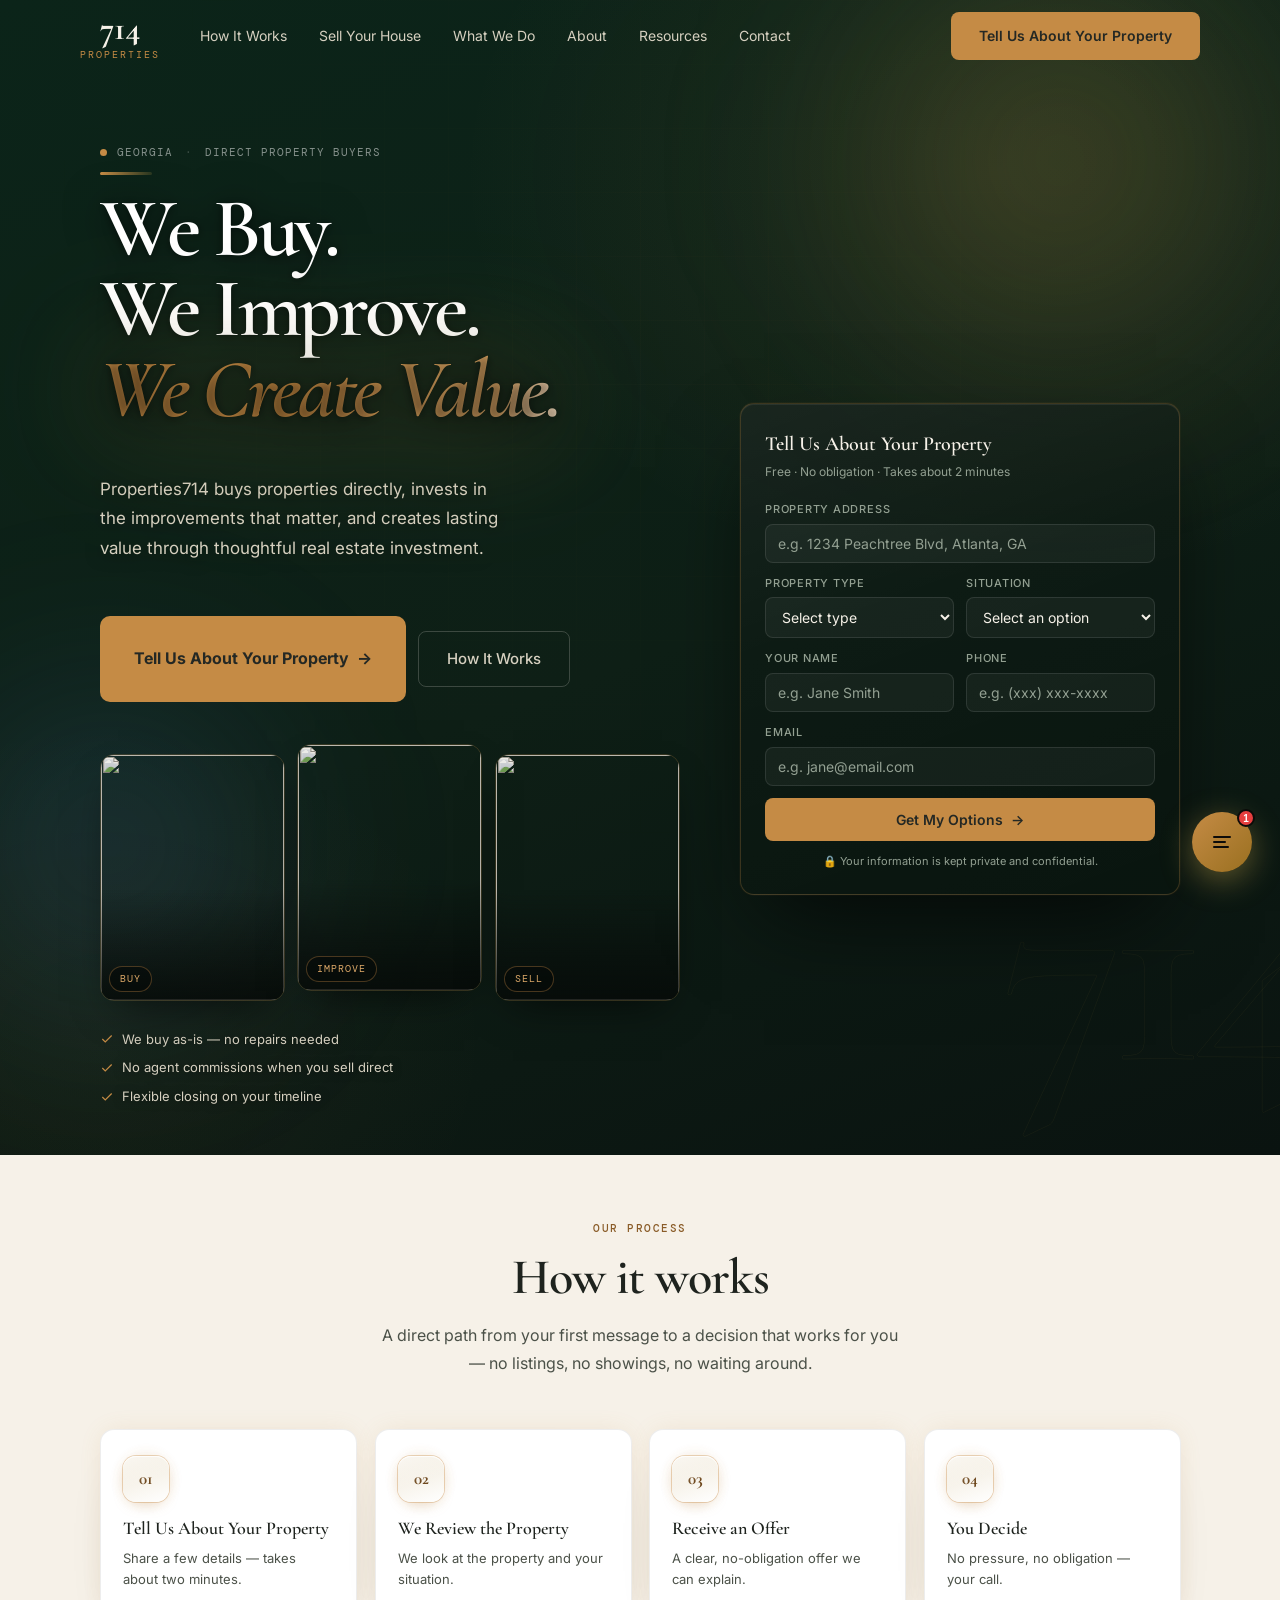
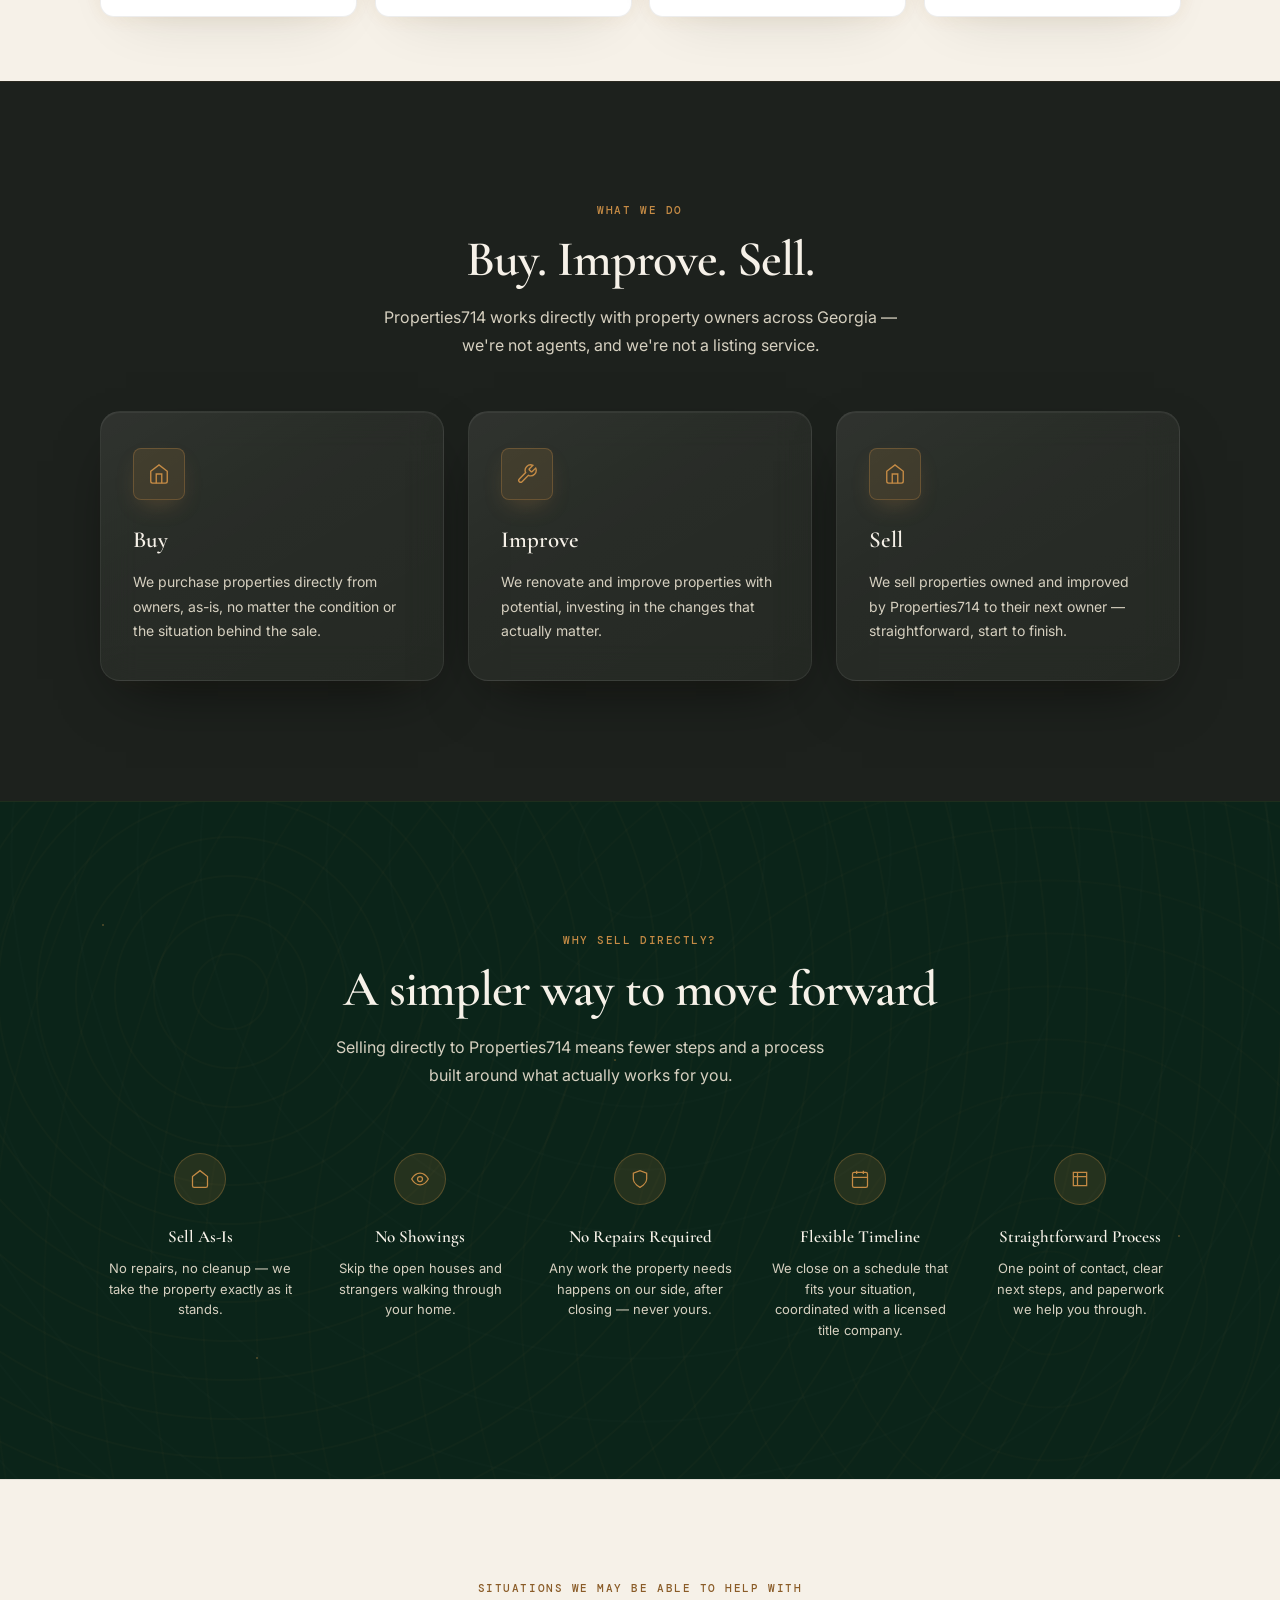
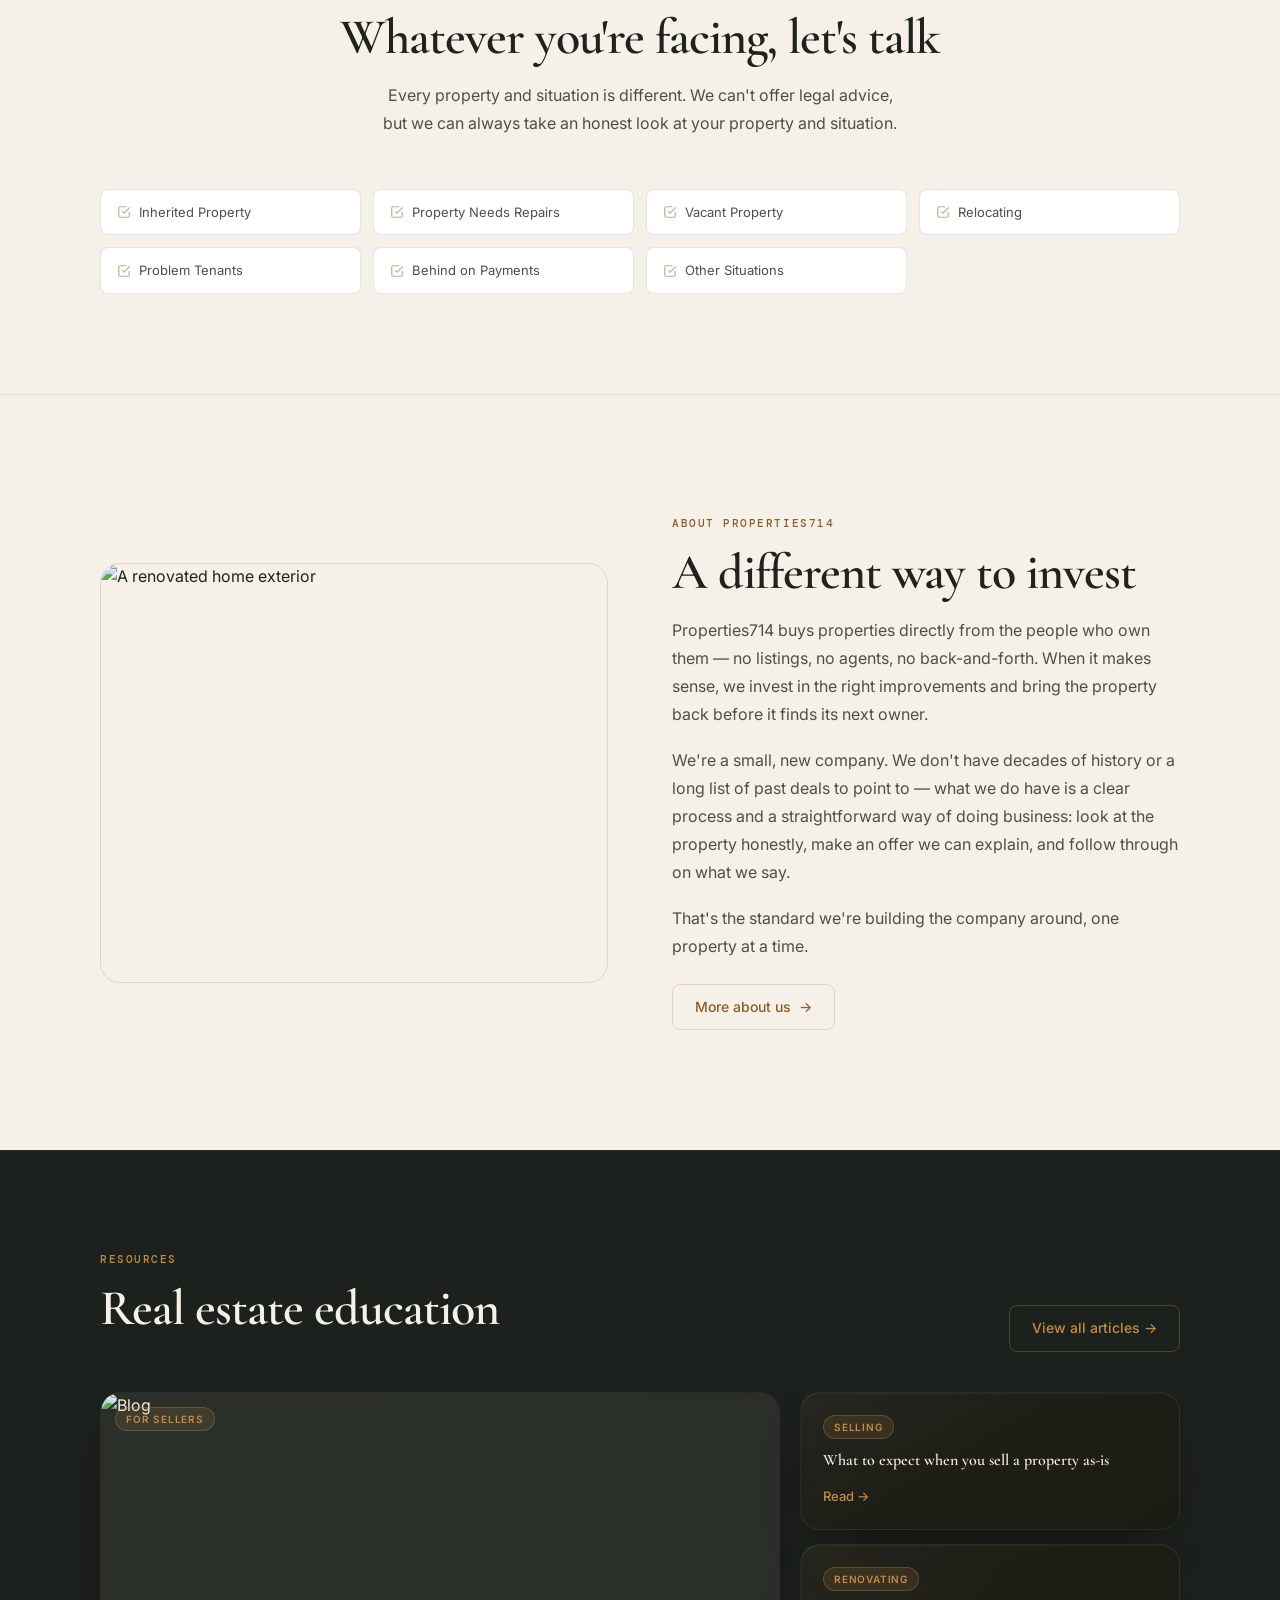
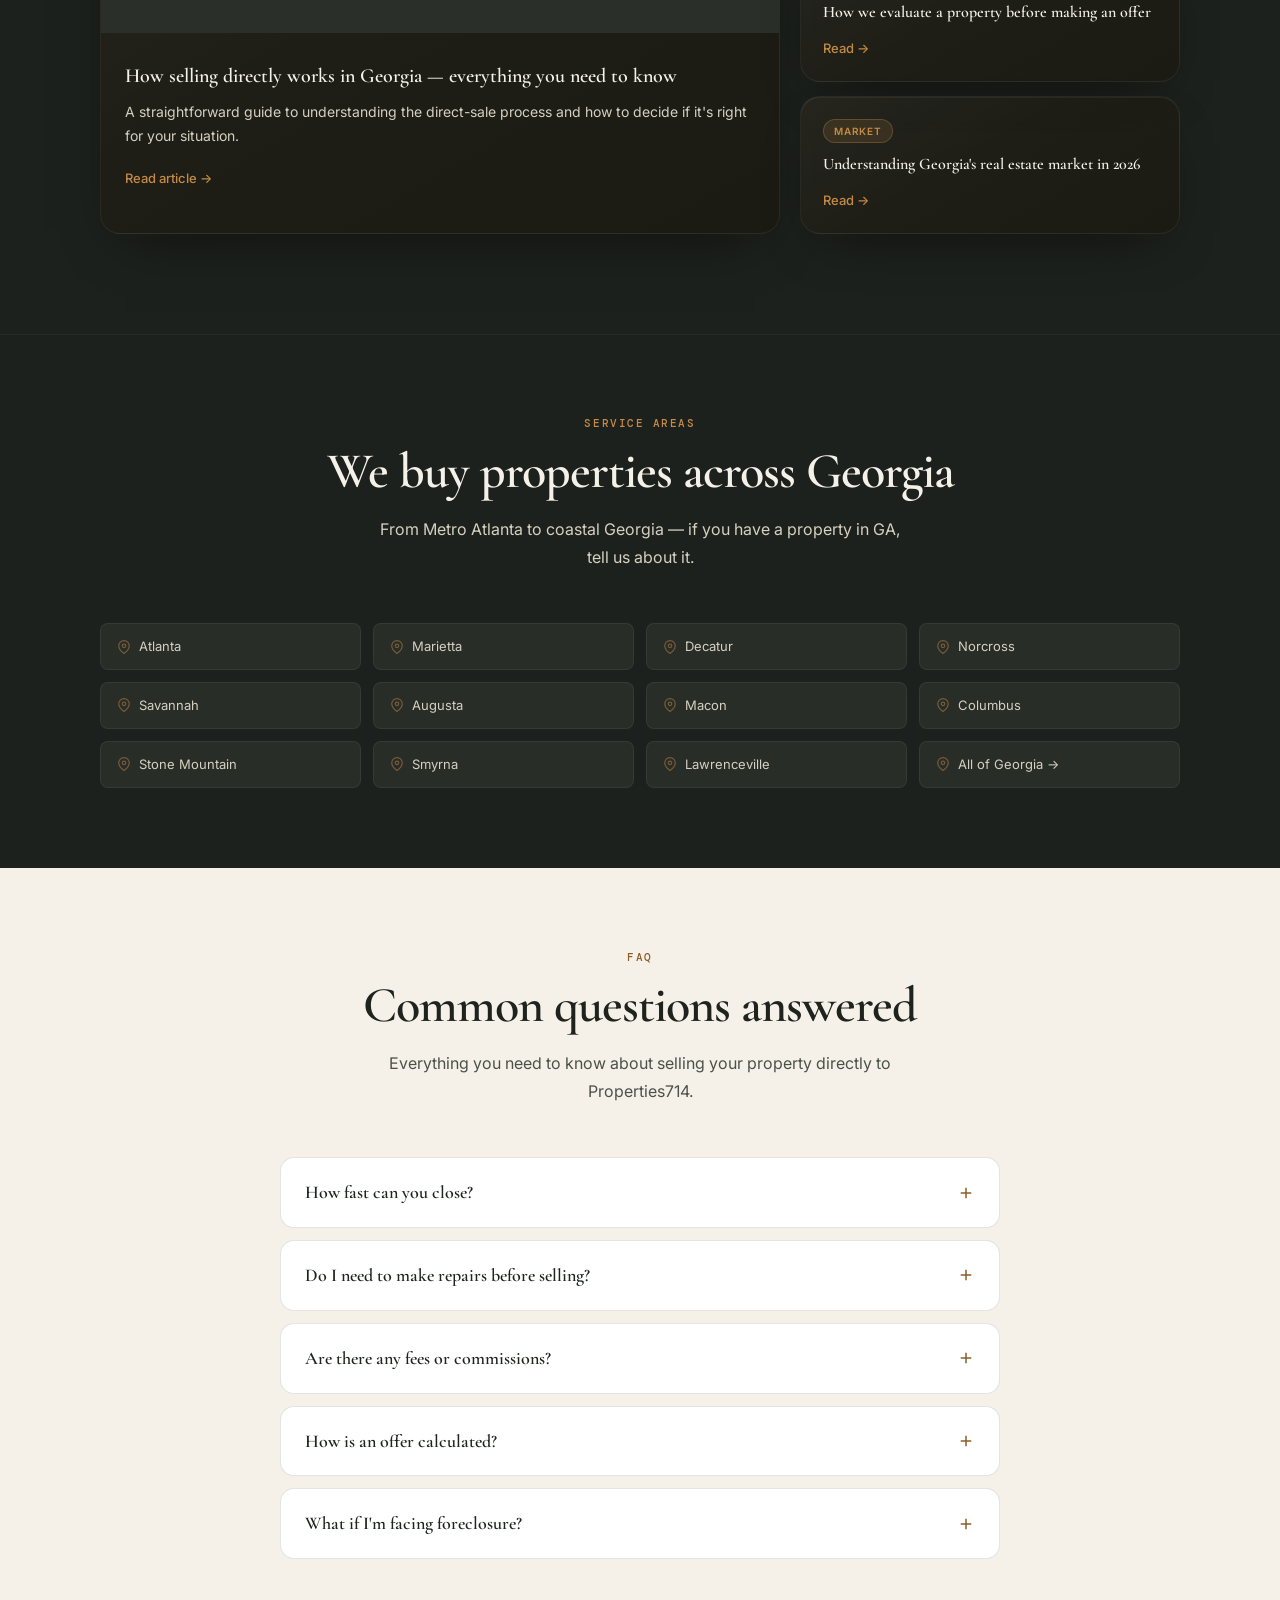
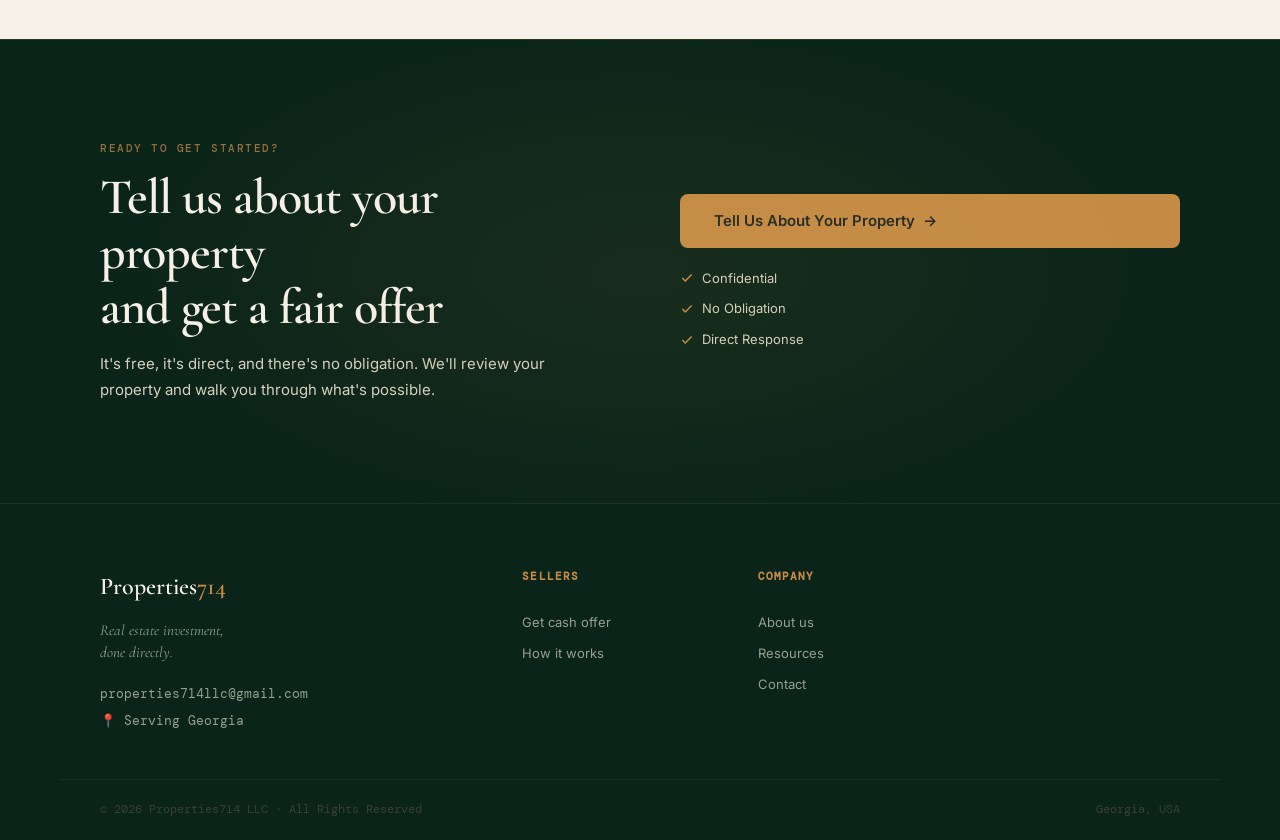
==== commit 17e689f3: "fix: CTA as a tall rectangle, HIW cards glow on hover, trim hero spacing CTA: user wanted the button" ====
--- a/index.html
+++ b/index.html
@@ -8,7 +8,7 @@
   <link rel="preconnect" href="https://fonts.googleapis.com" />
   <link rel="preconnect" href="https://fonts.gstatic.com" crossorigin />
   <link href="https://fonts.googleapis.com/css2?family=Cormorant+Garamond:ital,wght@0,400;0,500;0,600;0,700;1,400;1,600&family=Inter:wght@300;400;500;600&family=DM+Mono:wght@400;500&display=swap" rel="stylesheet" />
-  <link rel="stylesheet" href="/css/style.css?v=15" />
+  <link rel="stylesheet" href="/css/style.css?v=16" />
   <!-- Canonical -->
   <link rel="canonical" href="https://www.properties714.com/" />
 
--- a/css/style.css
+++ b/css/style.css
@@ -91,7 +91,7 @@
 .btn-gold:hover{background:var(--gold-light);box-shadow:0 0 30px rgba(197,139,69,0.4);transform:translateY(-2px)}
 .btn-gold:active{transform:translateY(0)}
 .btn-gold.btn-lg{padding:15px 34px;font-size:15px}
-.btn-gold.btn-xl{padding:17px 36px;font-size:16px;border-radius:10px;font-weight:700}
+.btn-gold.btn-xl{padding:30px 34px;font-size:16px;border-radius:10px;font-weight:700}
 .btn-gold.btn-full{width:100%;justify-content:center}
 .btn-ghost{display:inline-flex;align-items:center;gap:8px;background:transparent;color:var(--cream-2);border:1px solid rgba(246,241,232,0.2);border-radius:var(--radius);padding:13px 24px;font-family:var(--font-sans);font-size:14px;font-weight:500;cursor:pointer;transition:border-color 200ms,color 200ms,background 200ms,transform 150ms var(--spring);white-space:nowrap}
 .btn-ghost:hover{border-color:var(--gold-border);color:var(--gold);background:var(--gold-dim);transform:translateY(-2px)}
@@ -141,7 +141,7 @@
 .hero-heading{font-family:var(--font-serif);font-size:clamp(44px,5.5vw,76px);font-weight:600;letter-spacing:-0.03em;line-height:1.0;color:var(--cream);margin-bottom:24px}
 .hero-heading em{color:var(--gold);font-style:italic}
 .hero-sub{font-size:17px;color:var(--cream-2);line-height:1.75;margin-bottom:36px;max-width:400px}
-.hero-actions{display:flex;gap:12px;flex-wrap:wrap;margin-bottom:36px}
+.hero-actions{display:flex;gap:12px;flex-wrap:wrap;align-items:center;margin-bottom:36px}
 .hero-trust{display:flex;flex-direction:column;gap:8px}
 .trust-item{display:flex;align-items:center;gap:8px;font-size:13px;color:var(--cream-2)}
 .trust-item svg{color:var(--gold);flex-shrink:0}
@@ -187,11 +187,11 @@
   transform-style:preserve-3d;
   transform:rotateX(var(--tiltX,0deg)) rotateY(var(--tiltY,0deg));
   transition:transform 500ms var(--spring),box-shadow 400ms var(--ease),border-color 400ms var(--ease);
-  box-shadow:0 1px 0 rgba(255,255,255,0.6) inset,0 24px 60px -30px rgba(30,35,30,0.16);
-  overflow:hidden;will-change:transform;
+  box-shadow:0 1px 0 rgba(255,255,255,0.6) inset,0 24px 60px -30px rgba(30,35,30,0.16),0 0 26px -6px rgba(197,139,69,0.2);
+  will-change:transform;
 }
 .hiw-card::after{content:'';position:absolute;inset:0;border-radius:inherit;background:radial-gradient(circle at var(--mx,50%) var(--my,50%),rgba(197,139,69,0.12),transparent 45%);opacity:0;transition:opacity 350ms;pointer-events:none}
-.hiw-card:hover{border-color:var(--gold-border);box-shadow:0 1px 0 rgba(255,255,255,0.7) inset,0 34px 84px -24px rgba(30,35,30,0.22),0 0 0 1px rgba(197,139,69,0.15)}
+.hiw-card:hover{border-color:var(--gold-border);box-shadow:0 1px 0 rgba(255,255,255,0.7) inset,0 34px 84px -24px rgba(30,35,30,0.22),0 0 0 1px rgba(197,139,69,0.15),0 0 60px -4px rgba(197,139,69,0.55)}
 .hiw-card:hover::after{opacity:1}
 .hiw-token{
   width:46px;height:46px;border-radius:13px;margin-bottom:16px;position:relative;flex-shrink:0;
@@ -697,7 +697,7 @@
 @keyframes heroFadeRight{from{opacity:0;transform:translateX(28px)}to{opacity:1;transform:translateX(0)}}
 
 /* ── Buy / Improve / Sell triptych — the hero's real visual idea ── */
-.hero-triptych{display:flex;gap:12px;margin:24px 0 22px;perspective:1000px}
+.hero-triptych{display:flex;gap:12px;margin:16px 0 14px;perspective:1000px}
 .triptych-panel{
   --baseY:0px;
   position:relative;flex:1;aspect-ratio:3/4;border-radius:14px;overflow:hidden;
@@ -730,12 +730,12 @@
 .hero-v3 .hero-sub{text-shadow:0 2px 16px rgba(0,0,0,0.65)}
 .hero-v3 .trust-item{text-shadow:0 1px 8px rgba(0,0,0,0.5)}
 /* ── Hero eyebrow (replaced activity ticker + badge) ────────── */
-.hero-eyebrow{display:inline-flex;align-items:center;gap:10px;font-family:var(--font-mono);font-size:11px;letter-spacing:0.09em;text-transform:uppercase;color:rgba(255,255,255,0.5);margin-bottom:18px}
+.hero-eyebrow{display:inline-flex;align-items:center;gap:10px;font-family:var(--font-mono);font-size:11px;letter-spacing:0.09em;text-transform:uppercase;color:rgba(255,255,255,0.5);margin-bottom:10px}
 .eyebrow-dot{width:7px;height:7px;border-radius:50%;background:var(--gold);flex-shrink:0;animation:eyebrow-pulse 2.5s ease-in-out infinite}
 @keyframes eyebrow-pulse{0%,100%{box-shadow:0 0 0 0 rgba(201,168,76,0.5)}50%{box-shadow:0 0 0 6px rgba(201,168,76,0)}}
 .eyebrow-divider{color:rgba(255,255,255,0.2);margin:0 2px}
 /* ── Animated gold accent line ─────────────────────────────── */
-.hero-accent-line{width:52px;height:3px;background:linear-gradient(90deg,var(--gold),rgba(201,168,76,0.15));border-radius:2px;margin-bottom:24px;animation:line-grow 1s 0.7s var(--ease) both;transform-origin:left}
+.hero-accent-line{width:52px;height:3px;background:linear-gradient(90deg,var(--gold),rgba(201,168,76,0.15));border-radius:2px;margin-bottom:14px;animation:line-grow 1s 0.7s var(--ease) both;transform-origin:left}
 @keyframes line-grow{from{width:0;opacity:0}to{width:52px;opacity:1}}
 
 /* ── Rotating word animation ───────────────────────────────── */
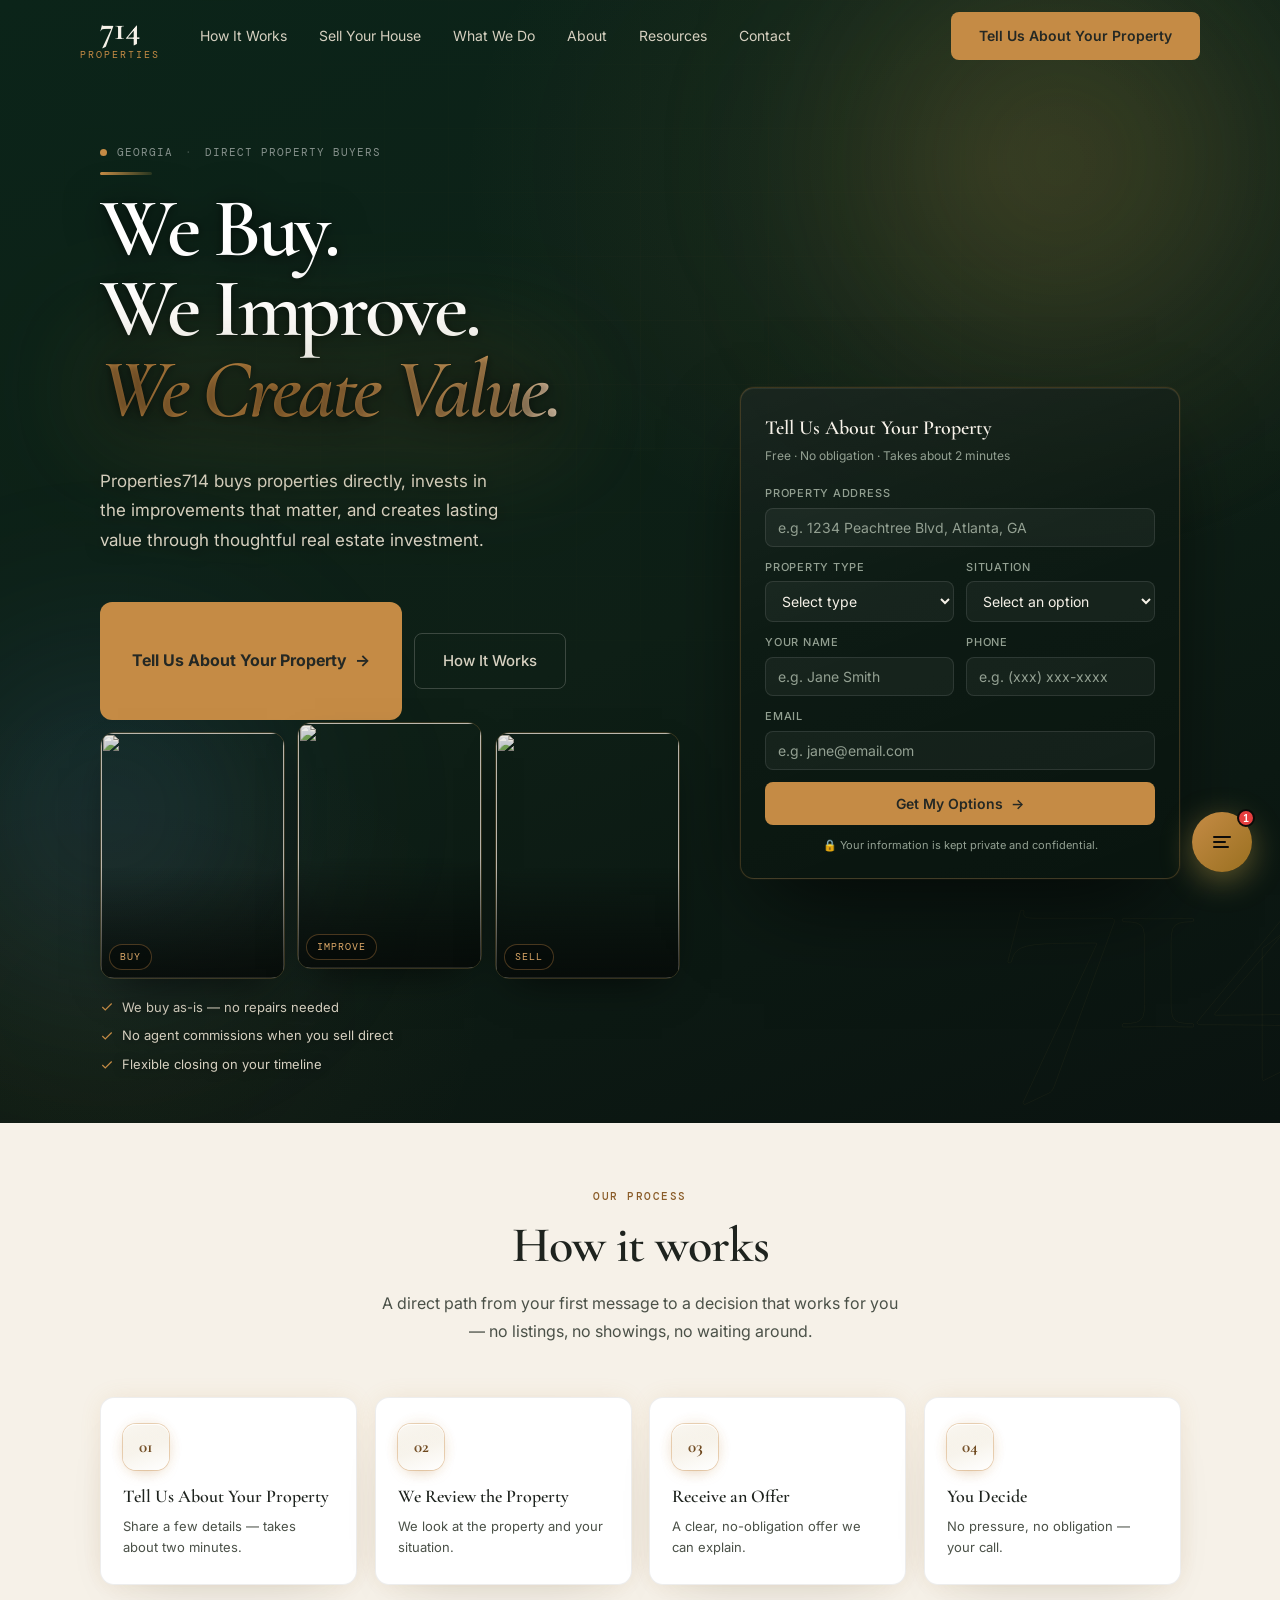
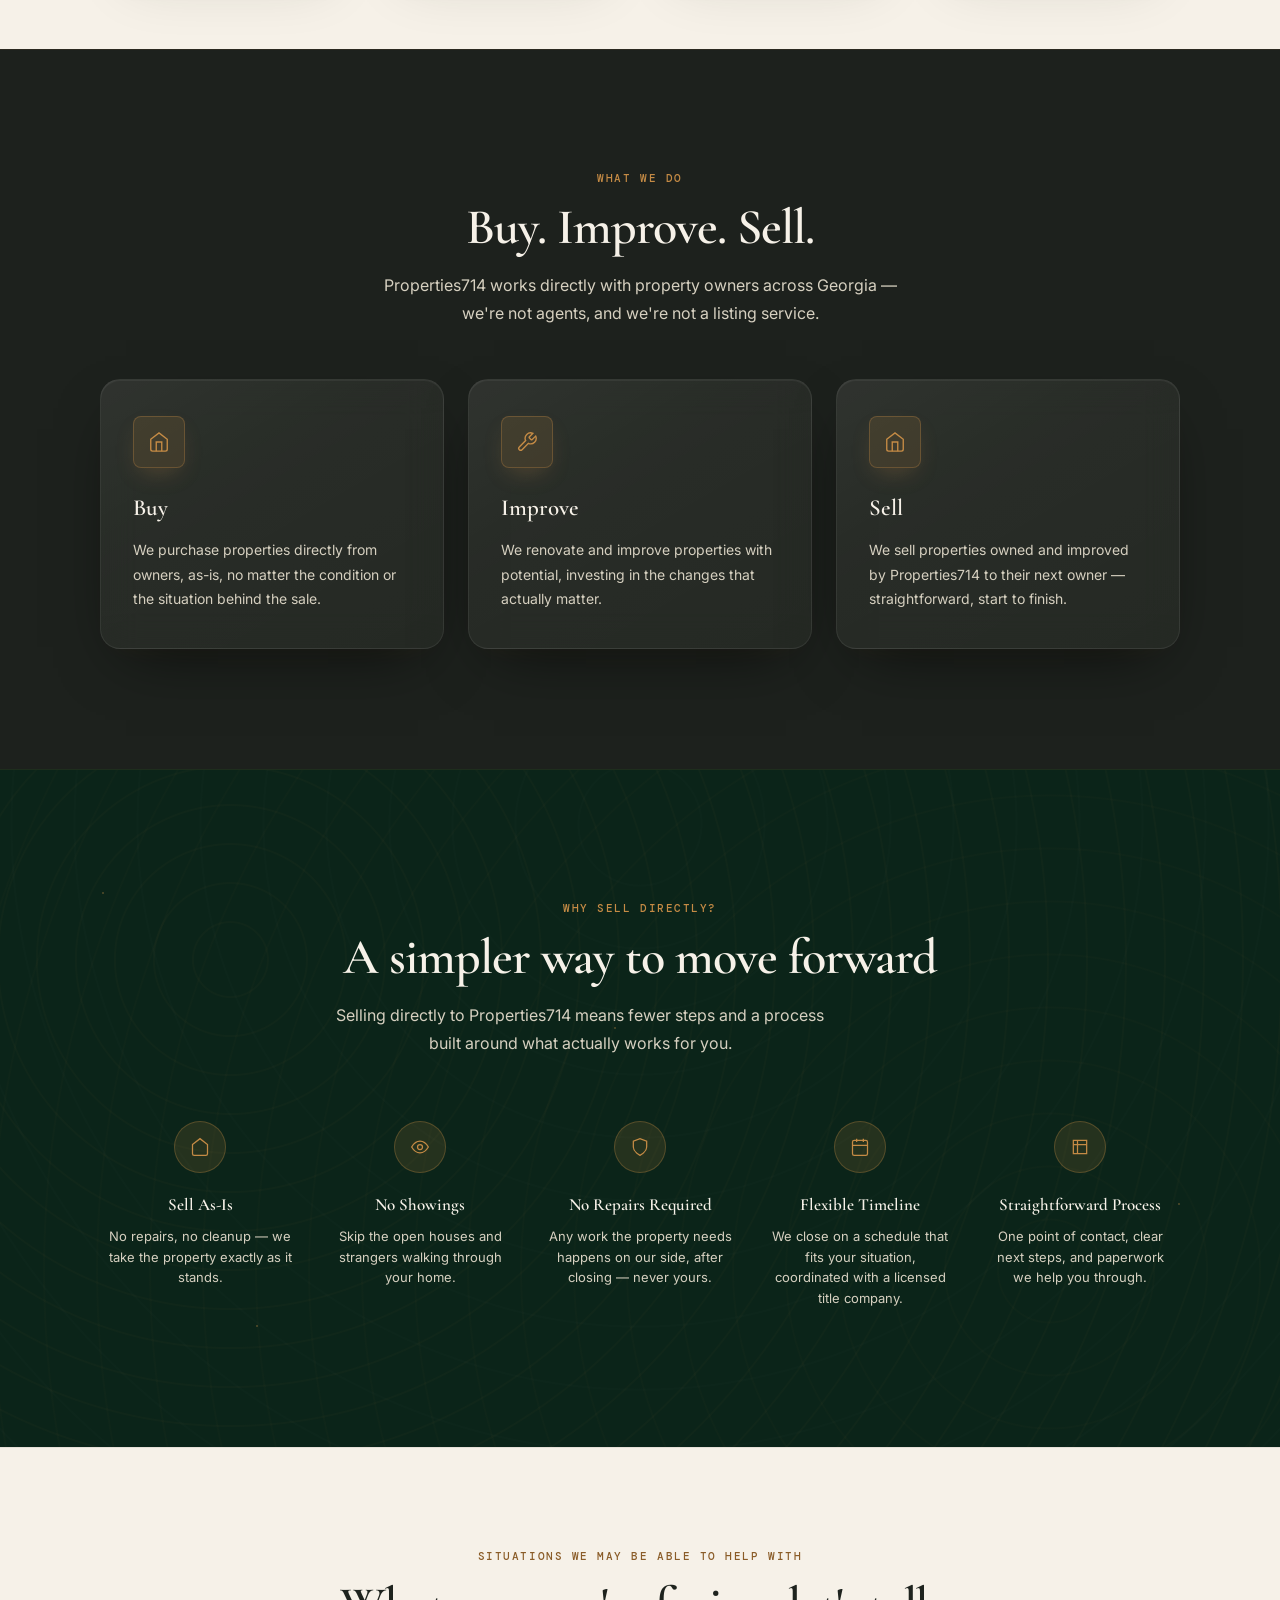
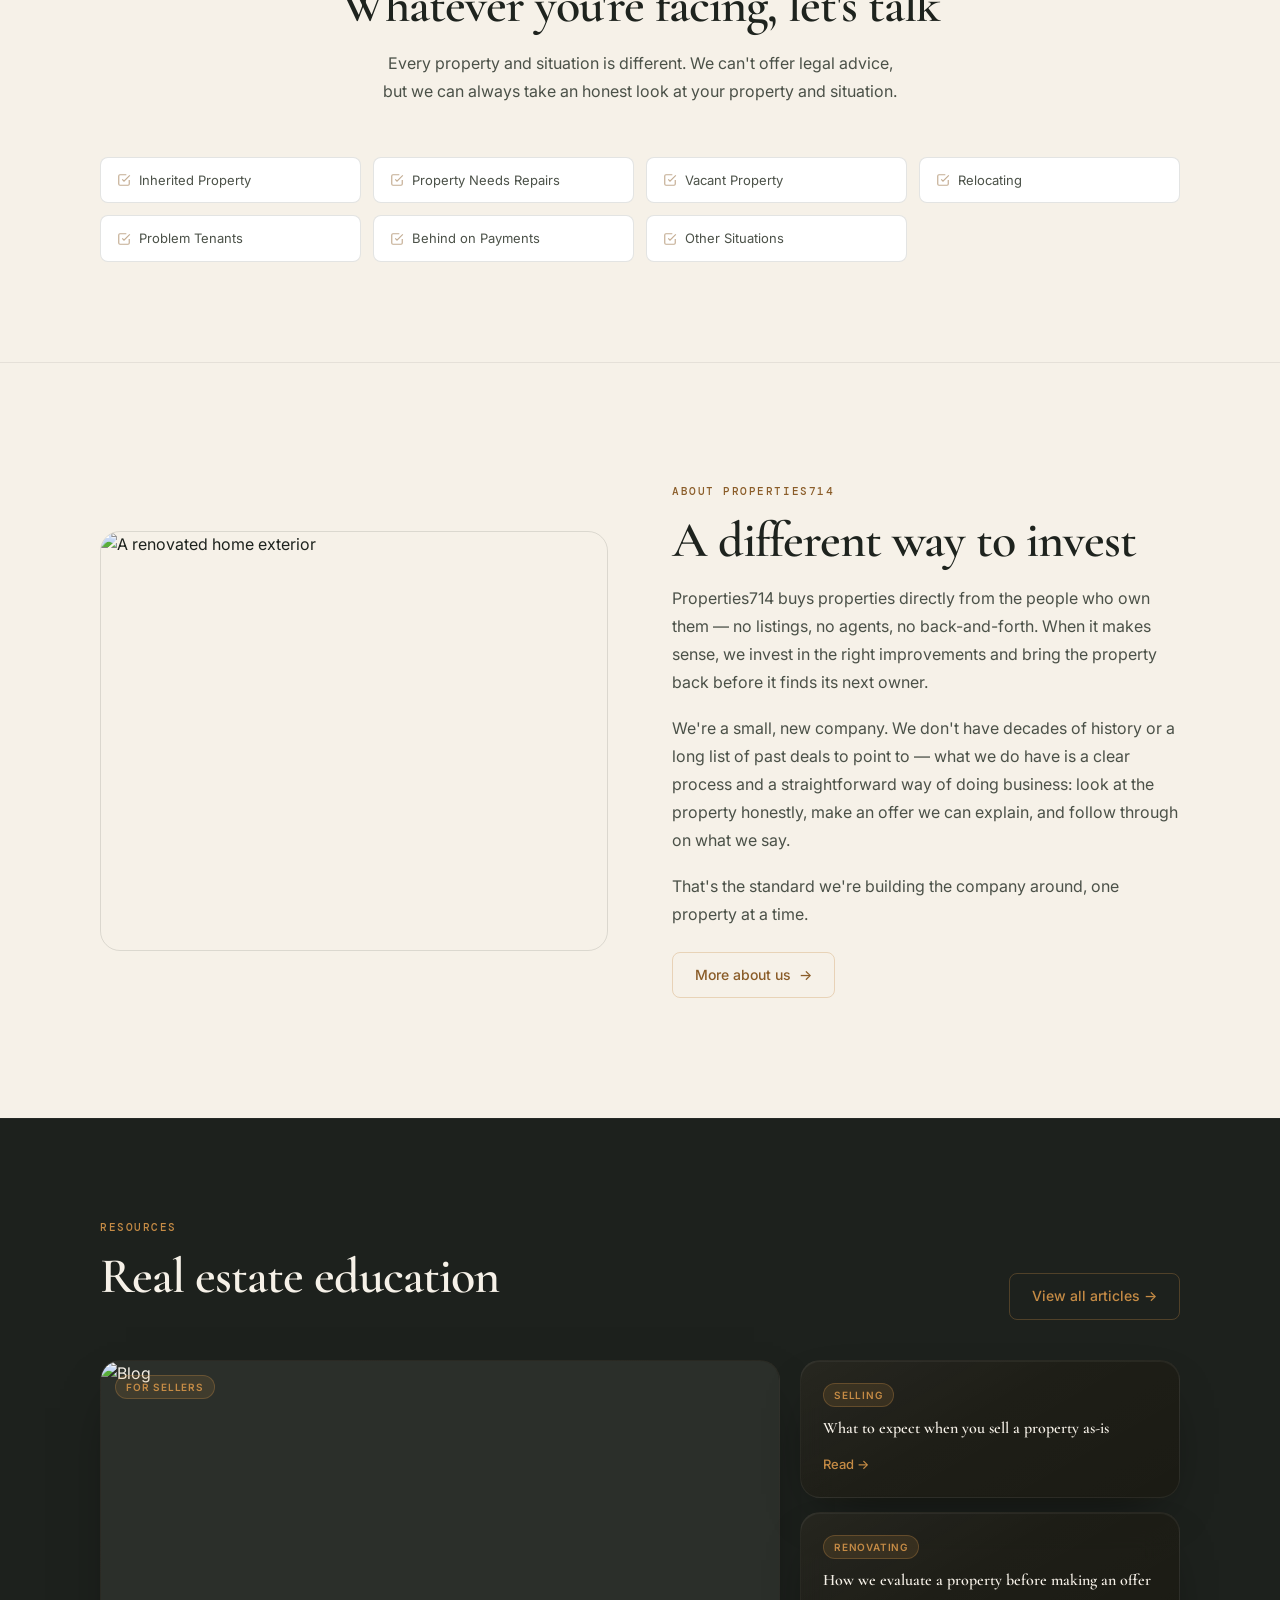
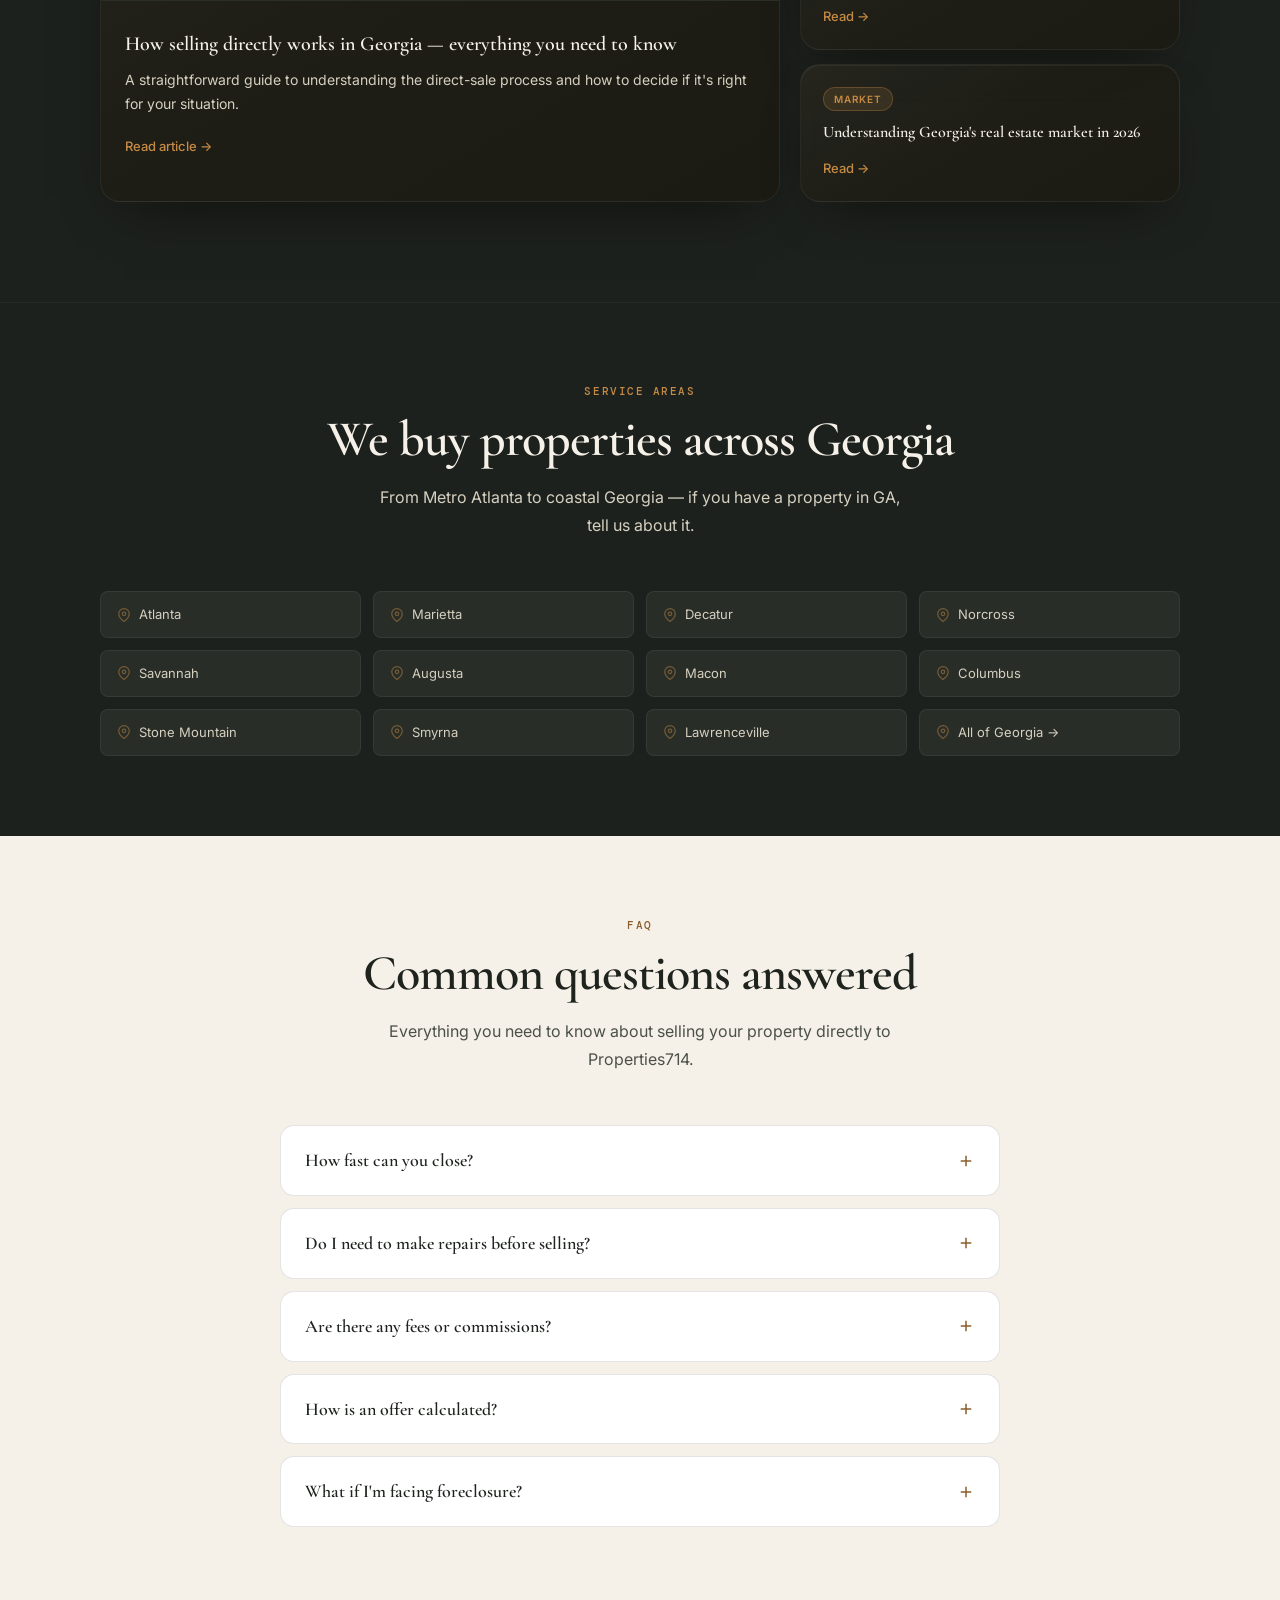
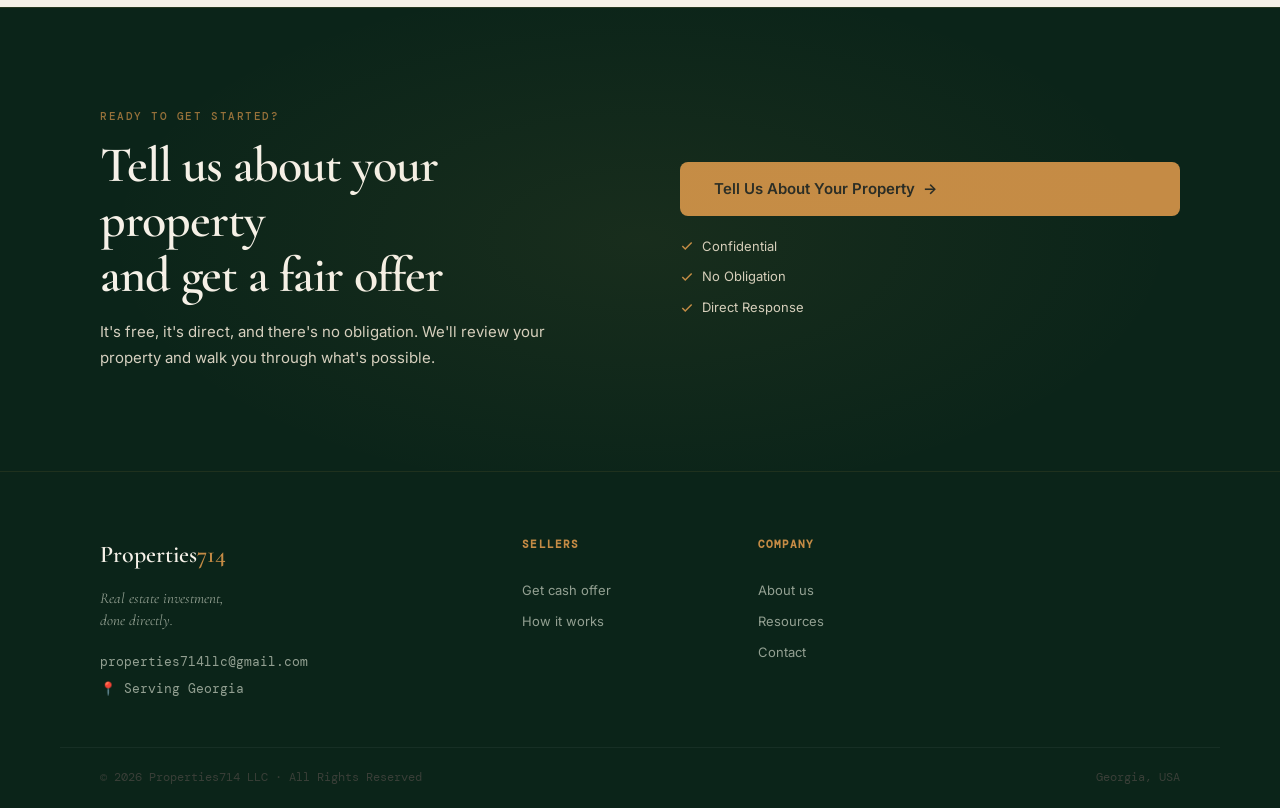
==== commit 2d1524cc: "fix: make hero CTA dramatically taller, reclaim redundant flex spacing Server-side verification conf" ====
--- a/index.html
+++ b/index.html
@@ -8,7 +8,7 @@
   <link rel="preconnect" href="https://fonts.googleapis.com" />
   <link rel="preconnect" href="https://fonts.gstatic.com" crossorigin />
   <link href="https://fonts.googleapis.com/css2?family=Cormorant+Garamond:ital,wght@0,400;0,500;0,600;0,700;1,400;1,600&family=Inter:wght@300;400;500;600&family=DM+Mono:wght@400;500&display=swap" rel="stylesheet" />
-  <link rel="stylesheet" href="/css/style.css?v=16" />
+  <link rel="stylesheet" href="/css/style.css?v=17" />
   <!-- Canonical -->
   <link rel="canonical" href="https://www.properties714.com/" />
 
@@ -183,9 +183,9 @@
       </div>
       <div class="hero-accent-line"></div>
       <h1 class="hero-heading">We Buy.<br>We Improve.<br><em>We Create Value.</em></h1>
-      <p class="hero-sub" style="margin-top:20px">Properties714 buys properties directly, invests in the improvements that matter, and creates lasting value through thoughtful real estate investment.</p>
-
-      <div class="hero-actions" style="margin-top:16px">
+      <p class="hero-sub" style="margin-top:12px">Properties714 buys properties directly, invests in the improvements that matter, and creates lasting value through thoughtful real estate investment.</p>
+
+      <div class="hero-actions" style="margin-top:10px">
         <a href="/sell.html" class="btn-gold btn-lg btn-xl">Tell Us About Your Property <span class="btn-arrow">→</span></a>
         <a href="#how-it-works" class="btn-ghost btn-lg">How It Works</a>
       </div>
@@ -196,7 +196,7 @@
         <div class="triptych-panel"><img src="https://images.unsplash.com/photo-1600566753086-00f18fb6b3ea?w=280&q=70&auto=format&fit=crop" alt="" loading="lazy" /><span class="triptych-label">Sell</span></div>
       </div>
 
-      <div class="hero-trust" style="margin-top:14px">
+      <div class="hero-trust" style="margin-top:8px">
         <div class="trust-item"><svg width="14" height="14" viewBox="0 0 24 24" fill="none" stroke="currentColor" stroke-width="2"><polyline points="20 6 9 17 4 12"/></svg><span>We buy as-is — no repairs needed</span></div>
         <div class="trust-item"><svg width="14" height="14" viewBox="0 0 24 24" fill="none" stroke="currentColor" stroke-width="2"><polyline points="20 6 9 17 4 12"/></svg><span>No agent commissions when you sell direct</span></div>
         <div class="trust-item"><svg width="14" height="14" viewBox="0 0 24 24" fill="none" stroke="currentColor" stroke-width="2"><polyline points="20 6 9 17 4 12"/></svg><span>Flexible closing on your timeline</span></div>
--- a/css/style.css
+++ b/css/style.css
@@ -91,7 +91,7 @@
 .btn-gold:hover{background:var(--gold-light);box-shadow:0 0 30px rgba(197,139,69,0.4);transform:translateY(-2px)}
 .btn-gold:active{transform:translateY(0)}
 .btn-gold.btn-lg{padding:15px 34px;font-size:15px}
-.btn-gold.btn-xl{padding:30px 34px;font-size:16px;border-radius:10px;font-weight:700}
+.btn-gold.btn-xl{padding:46px 32px;font-size:16px;border-radius:12px;font-weight:700}
 .btn-gold.btn-full{width:100%;justify-content:center}
 .btn-ghost{display:inline-flex;align-items:center;gap:8px;background:transparent;color:var(--cream-2);border:1px solid rgba(246,241,232,0.2);border-radius:var(--radius);padding:13px 24px;font-family:var(--font-sans);font-size:14px;font-weight:500;cursor:pointer;transition:border-color 200ms,color 200ms,background 200ms,transform 150ms var(--spring);white-space:nowrap}
 .btn-ghost:hover{border-color:var(--gold-border);color:var(--gold);background:var(--gold-dim);transform:translateY(-2px)}
@@ -141,7 +141,7 @@
 .hero-heading{font-family:var(--font-serif);font-size:clamp(44px,5.5vw,76px);font-weight:600;letter-spacing:-0.03em;line-height:1.0;color:var(--cream);margin-bottom:24px}
 .hero-heading em{color:var(--gold);font-style:italic}
 .hero-sub{font-size:17px;color:var(--cream-2);line-height:1.75;margin-bottom:36px;max-width:400px}
-.hero-actions{display:flex;gap:12px;flex-wrap:wrap;align-items:center;margin-bottom:36px}
+.hero-actions{display:flex;gap:12px;flex-wrap:wrap;align-items:center;margin-bottom:0}
 .hero-trust{display:flex;flex-direction:column;gap:8px}
 .trust-item{display:flex;align-items:center;gap:8px;font-size:13px;color:var(--cream-2)}
 .trust-item svg{color:var(--gold);flex-shrink:0}
@@ -697,7 +697,7 @@
 @keyframes heroFadeRight{from{opacity:0;transform:translateX(28px)}to{opacity:1;transform:translateX(0)}}
 
 /* ── Buy / Improve / Sell triptych — the hero's real visual idea ── */
-.hero-triptych{display:flex;gap:12px;margin:16px 0 14px;perspective:1000px}
+.hero-triptych{display:flex;gap:12px;margin:12px 0 10px;perspective:1000px}
 .triptych-panel{
   --baseY:0px;
   position:relative;flex:1;aspect-ratio:3/4;border-radius:14px;overflow:hidden;
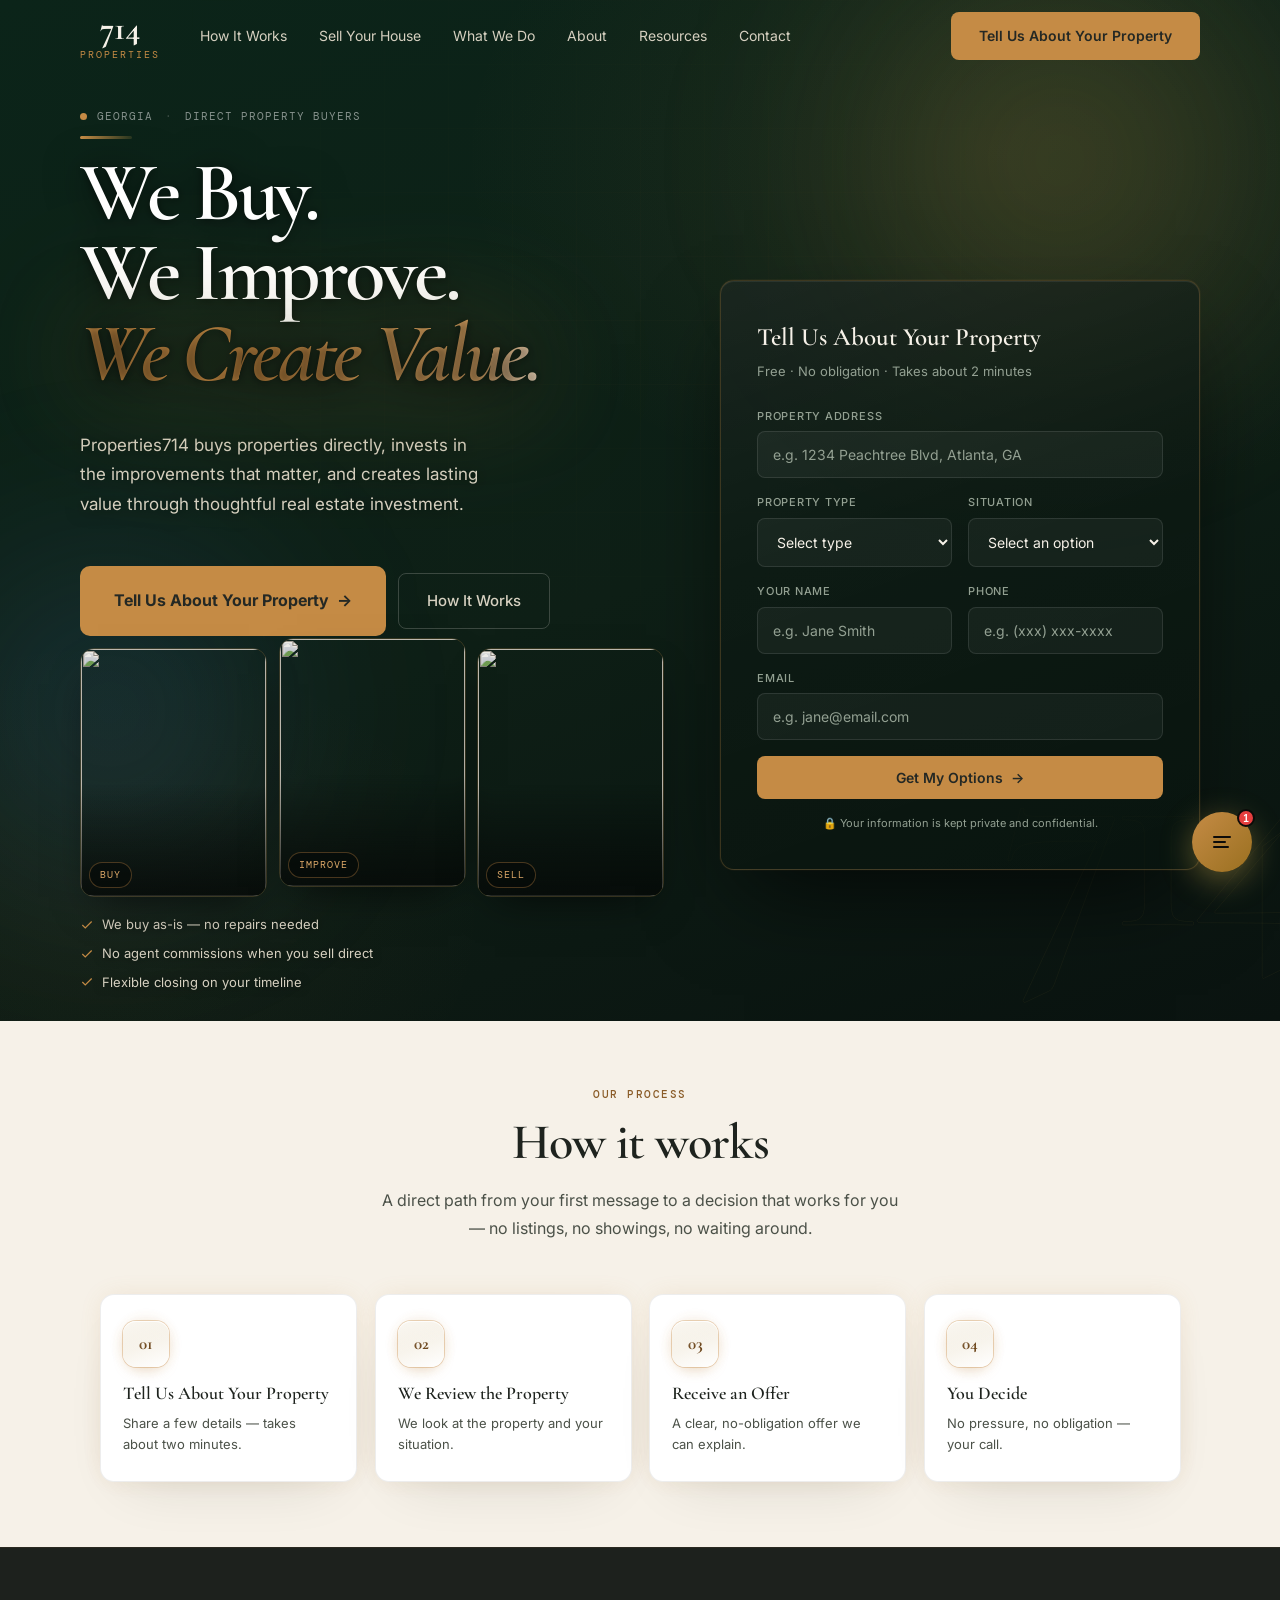
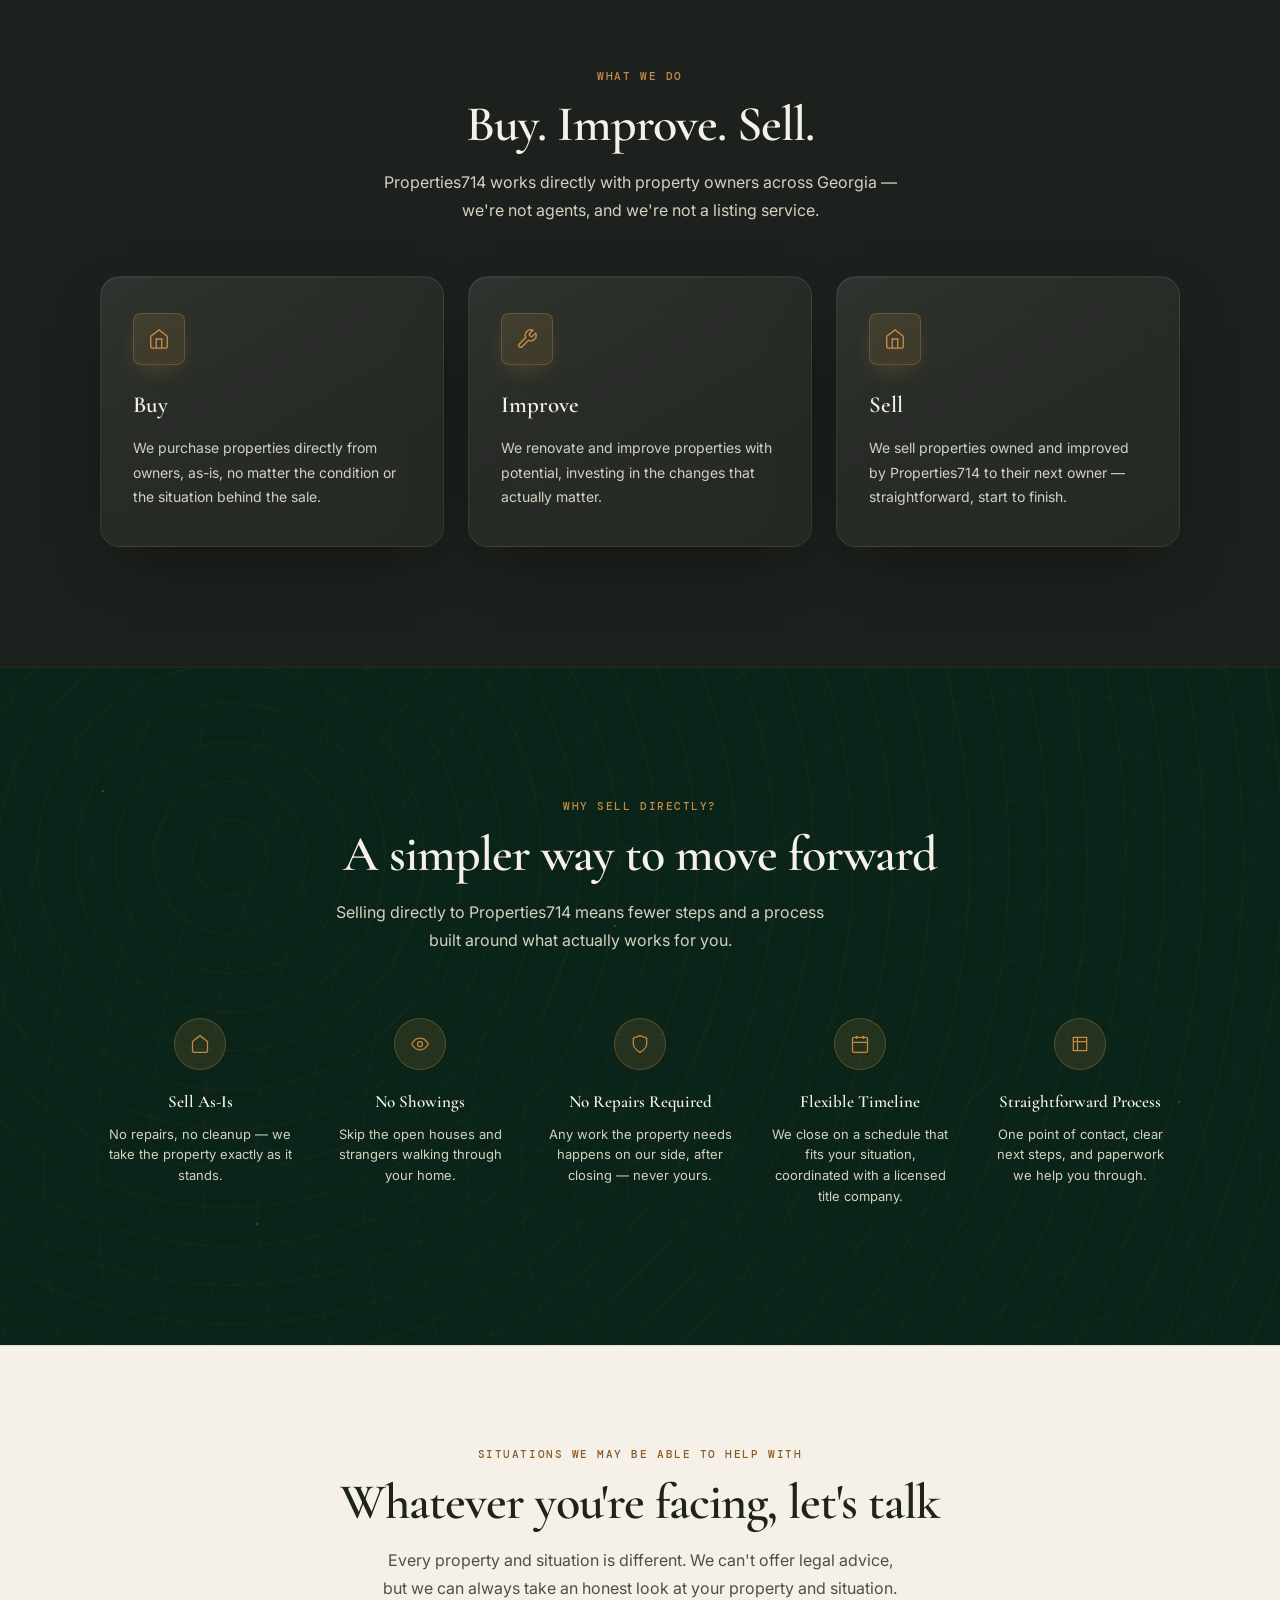
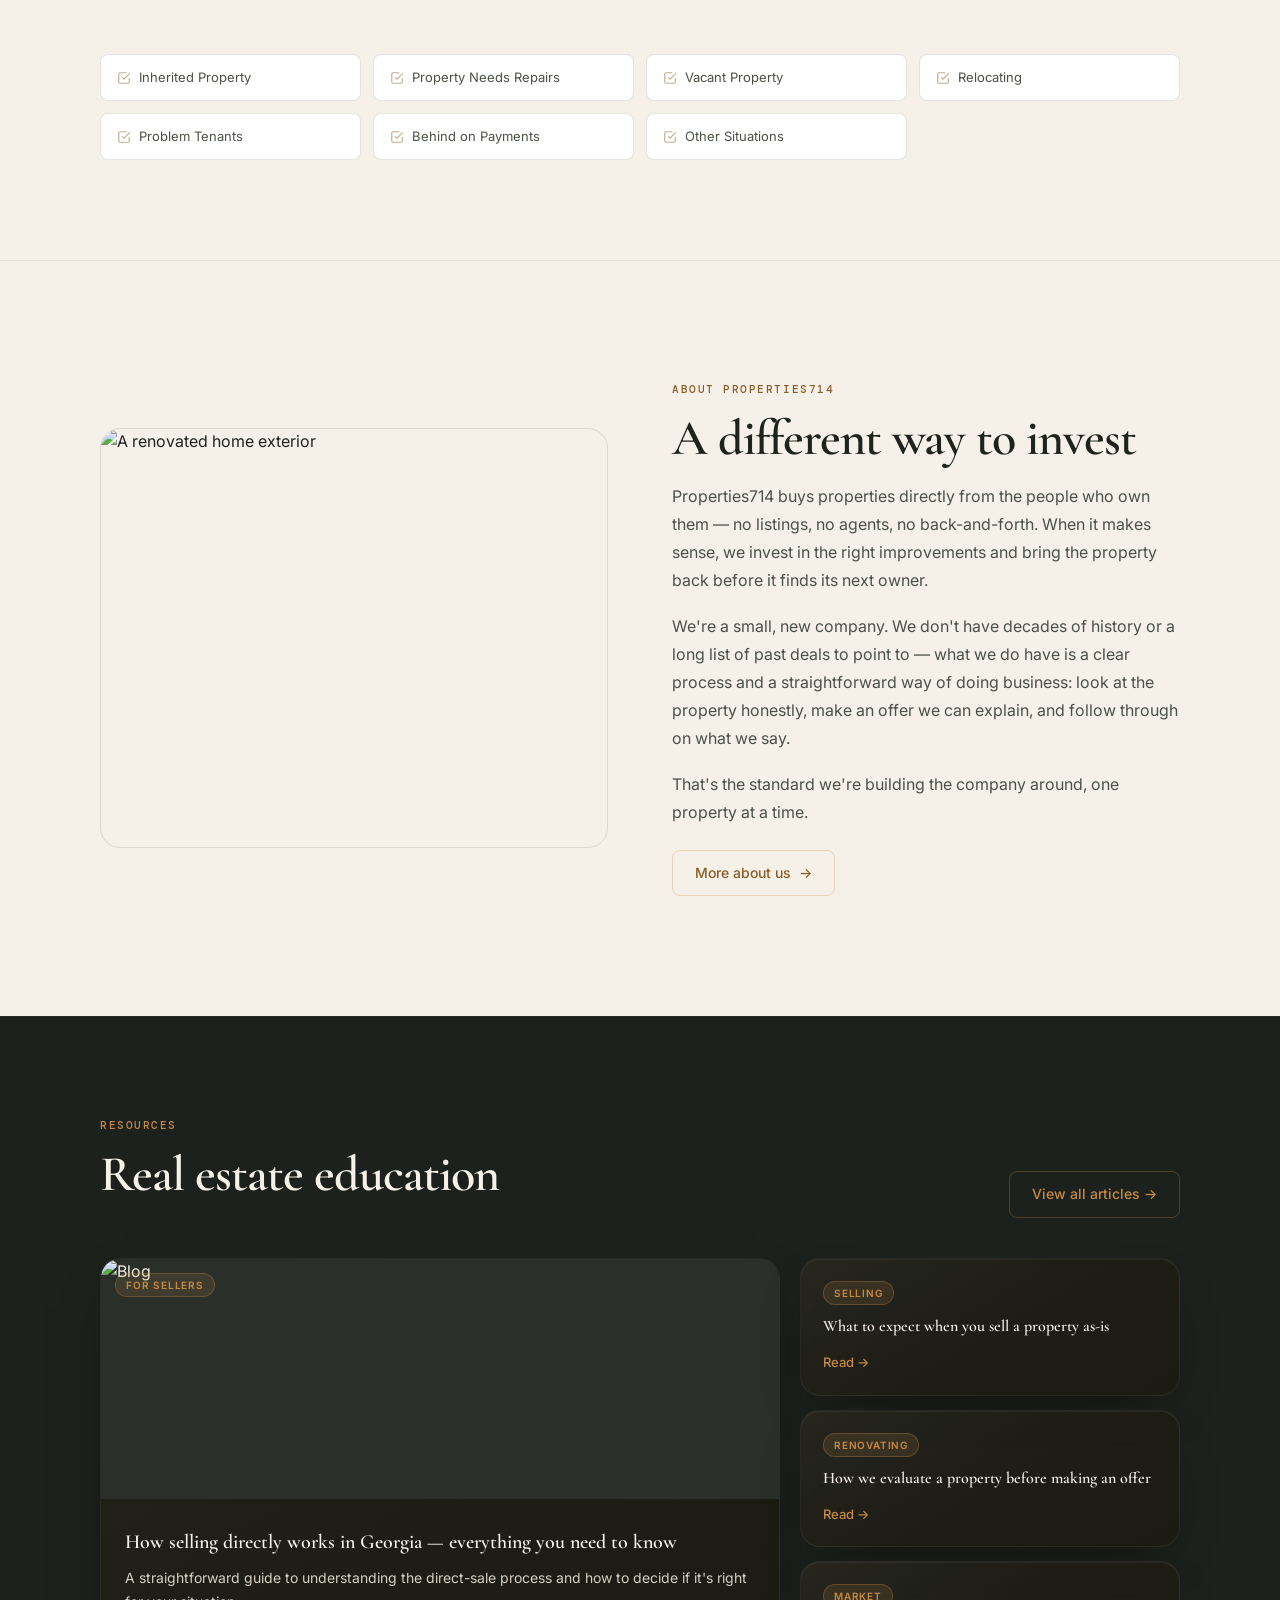
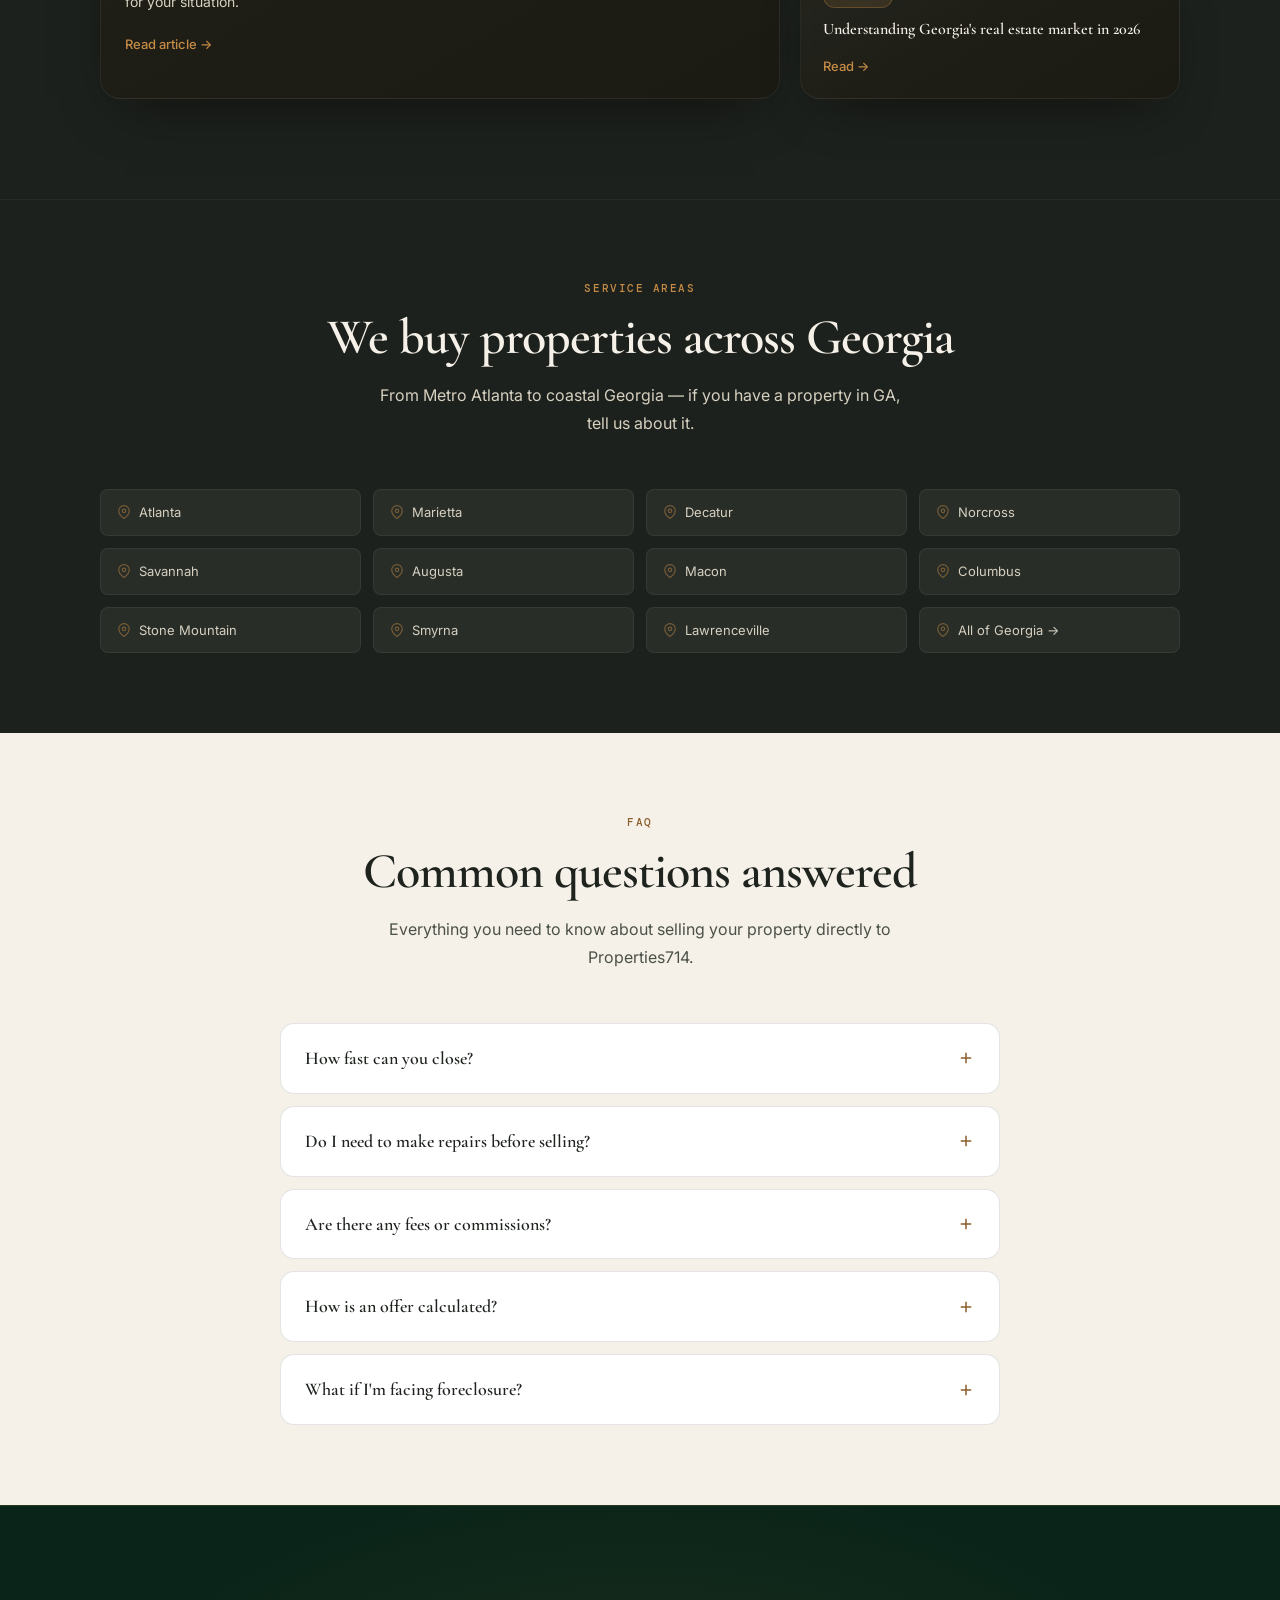
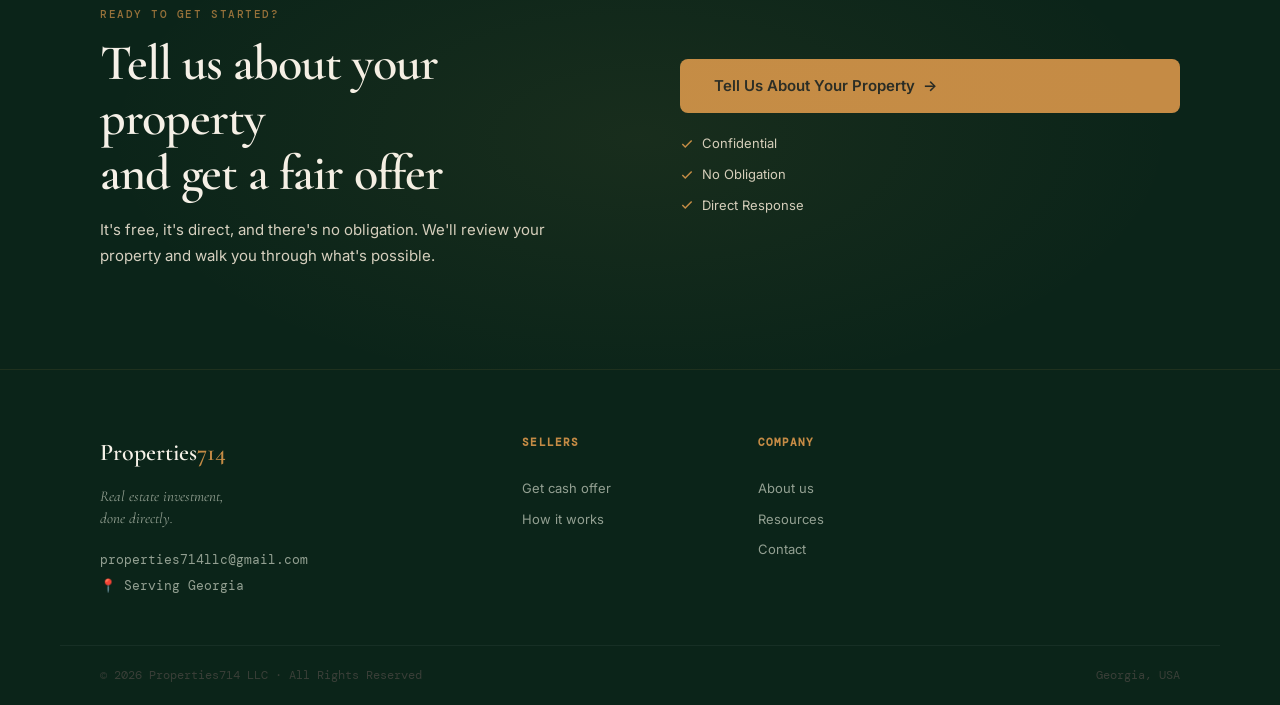
==== commit bb6297c3: "fix: rebalance hero — smaller CTA, bigger form card, reclaim top overhead CTA overcorrected last rou" ====
--- a/index.html
+++ b/index.html
@@ -8,7 +8,7 @@
   <link rel="preconnect" href="https://fonts.googleapis.com" />
   <link rel="preconnect" href="https://fonts.gstatic.com" crossorigin />
   <link href="https://fonts.googleapis.com/css2?family=Cormorant+Garamond:ital,wght@0,400;0,500;0,600;0,700;1,400;1,600&family=Inter:wght@300;400;500;600&family=DM+Mono:wght@400;500&display=swap" rel="stylesheet" />
-  <link rel="stylesheet" href="/css/style.css?v=17" />
+  <link rel="stylesheet" href="/css/style.css?v=18" />
   <!-- Canonical -->
   <link rel="canonical" href="https://www.properties714.com/" />
 
--- a/css/style.css
+++ b/css/style.css
@@ -91,7 +91,7 @@
 .btn-gold:hover{background:var(--gold-light);box-shadow:0 0 30px rgba(197,139,69,0.4);transform:translateY(-2px)}
 .btn-gold:active{transform:translateY(0)}
 .btn-gold.btn-lg{padding:15px 34px;font-size:15px}
-.btn-gold.btn-xl{padding:46px 32px;font-size:16px;border-radius:12px;font-weight:700}
+.btn-gold.btn-xl{padding:22px 34px;font-size:16px;border-radius:10px;font-weight:700}
 .btn-gold.btn-full{width:100%;justify-content:center}
 .btn-ghost{display:inline-flex;align-items:center;gap:8px;background:transparent;color:var(--cream-2);border:1px solid rgba(246,241,232,0.2);border-radius:var(--radius);padding:13px 24px;font-family:var(--font-sans);font-size:14px;font-weight:500;cursor:pointer;transition:border-color 200ms,color 200ms,background 200ms,transform 150ms var(--spring);white-space:nowrap}
 .btn-ghost:hover{border-color:var(--gold-border);color:var(--gold);background:var(--gold-dim);transform:translateY(-2px)}
@@ -154,19 +154,19 @@
 
 /* Hero form */
 .hero-form-card{
-  background:var(--bg-card);border:1px solid rgba(201,168,76,0.15);border-radius:var(--radius-lg);padding:24px;
+  background:var(--bg-card);border:1px solid rgba(201,168,76,0.15);border-radius:var(--radius-lg);padding:36px;
   transform-style:preserve-3d;
   transform:rotateX(var(--tiltX,0deg)) rotateY(var(--tiltY,0deg));
   transition:transform 500ms var(--spring);
   will-change:transform;
 }
-.hfc-title{font-family:var(--font-serif);font-size:20px;font-weight:600;color:var(--cream);margin-bottom:2px}
-.hfc-sub{font-size:12px;color:var(--muted);margin-bottom:20px}
-.hfc-form{display:flex;flex-direction:column;gap:12px}
-.hfc-field{display:flex;flex-direction:column;gap:5px}
-.hfc-row{display:grid;grid-template-columns:1fr 1fr;gap:12px}
+.hfc-title{font-family:var(--font-serif);font-size:25px;font-weight:600;color:var(--cream);margin-bottom:4px}
+.hfc-sub{font-size:13px;color:var(--muted);margin-bottom:26px}
+.hfc-form{display:flex;flex-direction:column;gap:16px}
+.hfc-field{display:flex;flex-direction:column;gap:6px}
+.hfc-row{display:grid;grid-template-columns:1fr 1fr;gap:16px}
 .hfc-field label{font-size:11px;text-transform:uppercase;letter-spacing:0.07em;color:var(--muted);font-weight:500}
-.hfc-field input,.hfc-field select{background:rgba(255,255,255,0.045);border:1px solid rgba(255,255,255,0.1);border-radius:var(--radius);padding:10px 12px;color:var(--cream);font-family:var(--font-sans);font-size:14px;outline:none;transition:border-color 220ms var(--ease),box-shadow 220ms var(--ease),background 220ms var(--ease);width:100%}
+.hfc-field input,.hfc-field select{background:rgba(255,255,255,0.045);border:1px solid rgba(255,255,255,0.1);border-radius:var(--radius);padding:14px 15px;color:var(--cream);font-family:var(--font-sans);font-size:14px;outline:none;transition:border-color 220ms var(--ease),box-shadow 220ms var(--ease),background 220ms var(--ease);width:100%}
 .hfc-field select{cursor:pointer}
 .hfc-field select option{background:var(--bg-card);color:var(--cream)}
 .hfc-field input::placeholder{color:var(--muted)}
@@ -688,7 +688,7 @@
 }
 
 /* ── Inner layout ──────────────────────────────────────────── */
-.hero-v3-inner{flex:1;max-width:1160px;margin:0 auto;padding:72px 40px 48px;display:grid;grid-template-columns:1fr 440px;gap:60px;align-items:center;width:100%;position:relative;z-index:1}
+.hero-v3-inner{flex:1;max-width:1200px;margin:0 auto;padding:36px 40px 28px;display:grid;grid-template-columns:1fr 480px;gap:56px;align-items:center;width:100%;position:relative;z-index:1}
 .hero-v3-copy{display:flex;flex-direction:column;animation:heroFadeLeft 0.9s 0.05s var(--ease) both}
 .hero-v3-visual{position:relative;z-index:1;animation:heroFadeRight 0.9s 0.25s var(--ease) both;padding-top:48px;perspective:1400px}
 
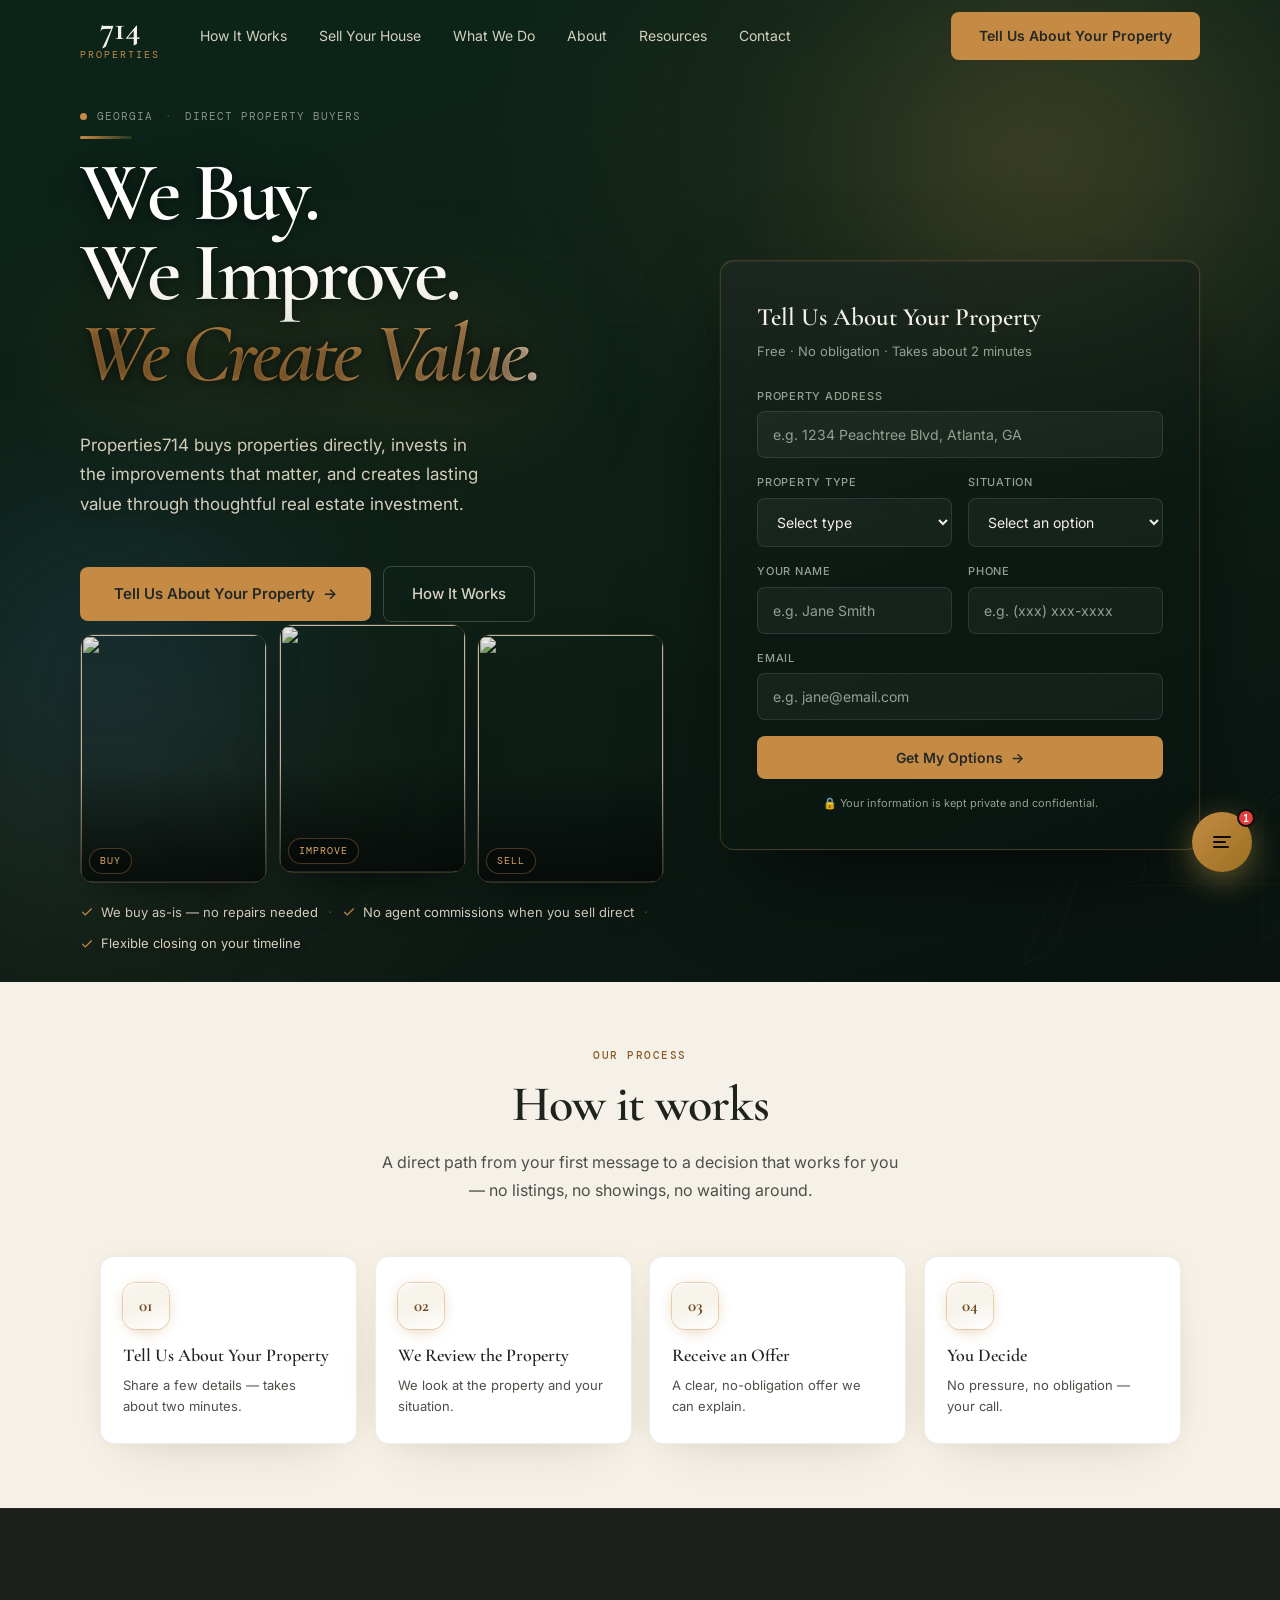
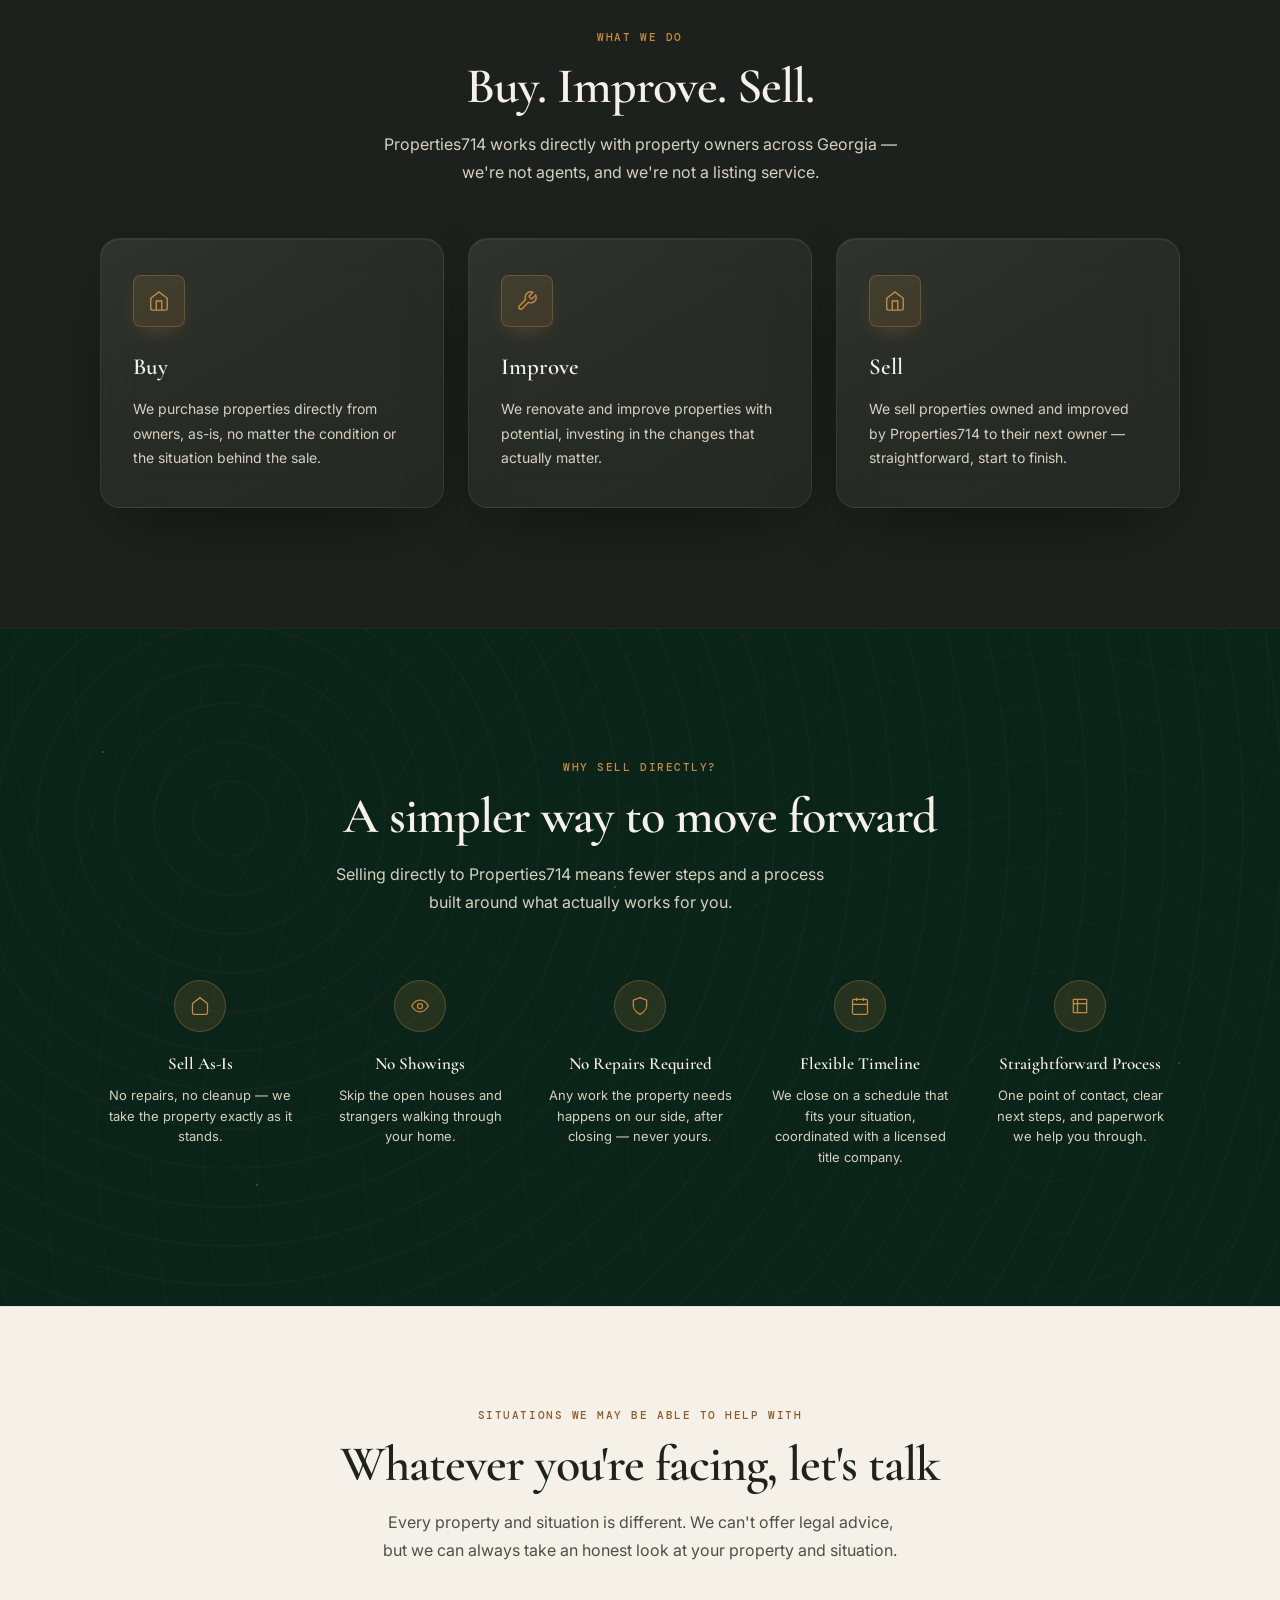
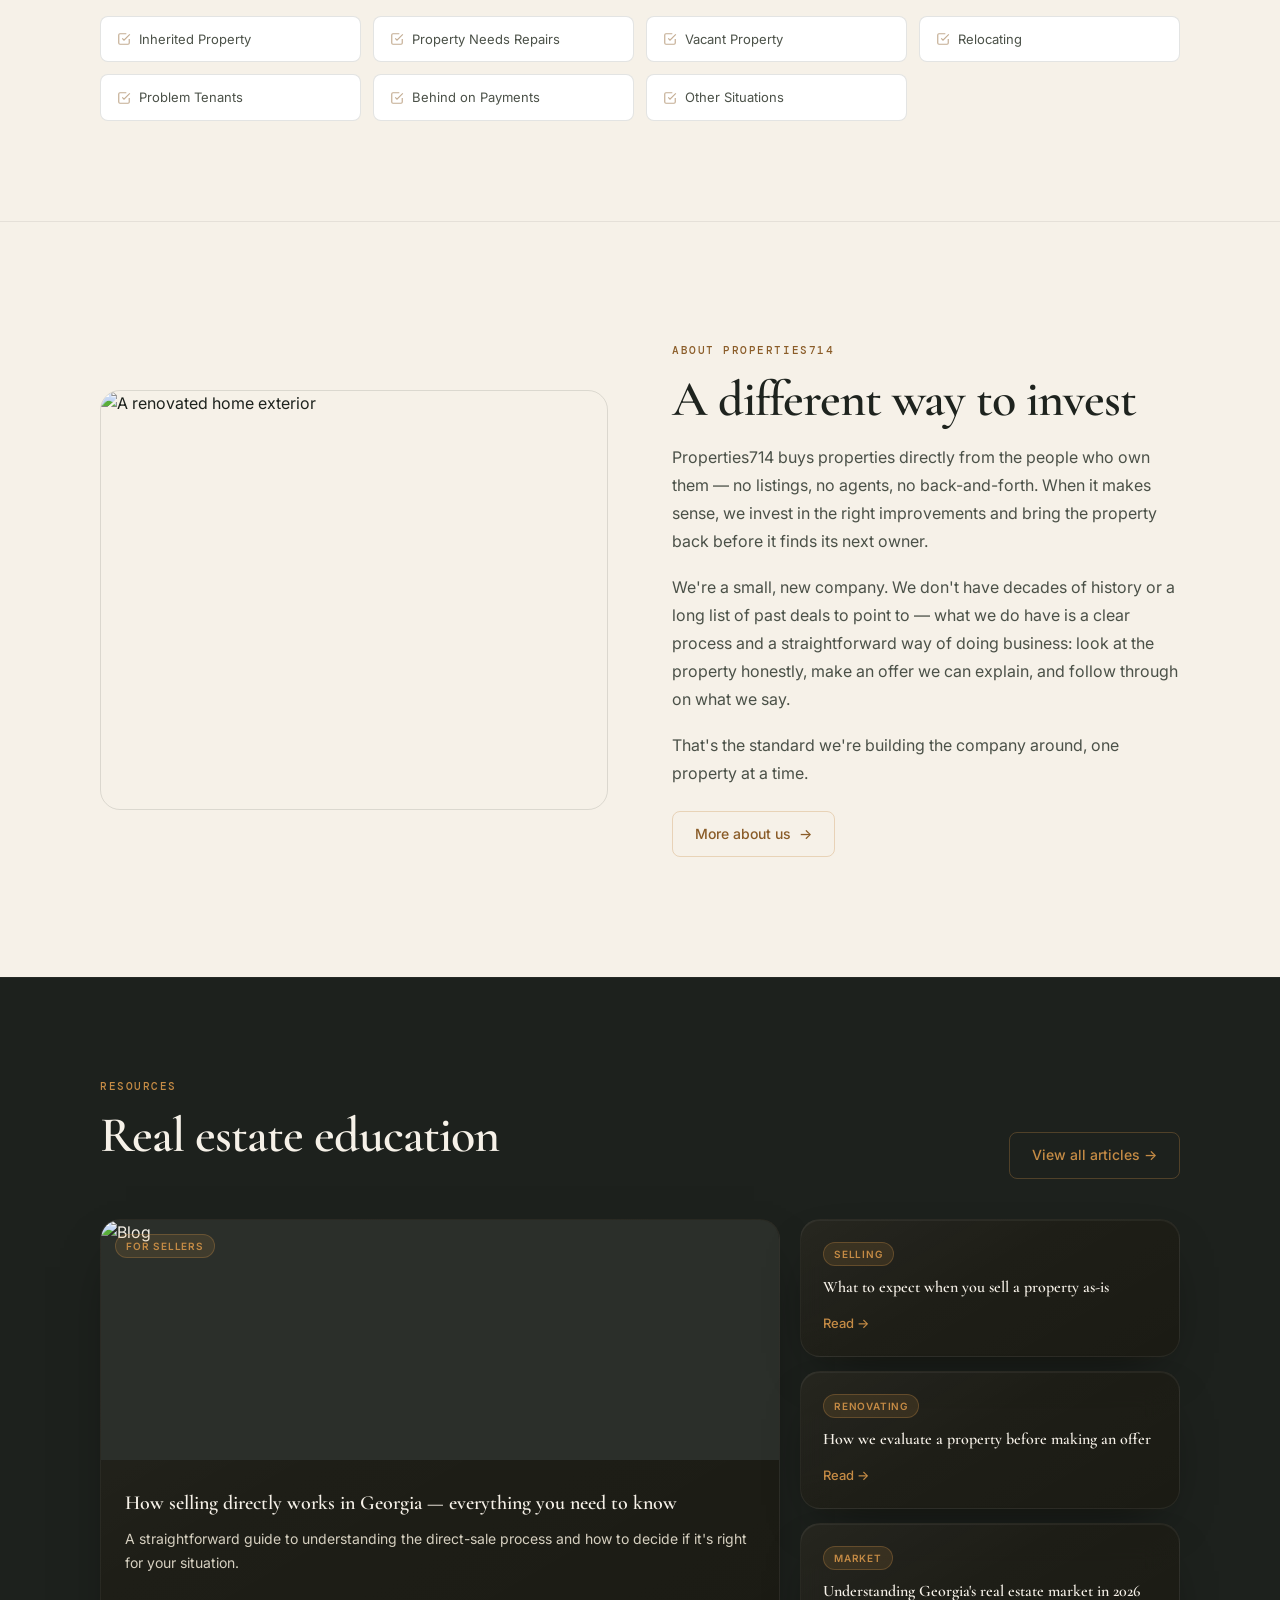
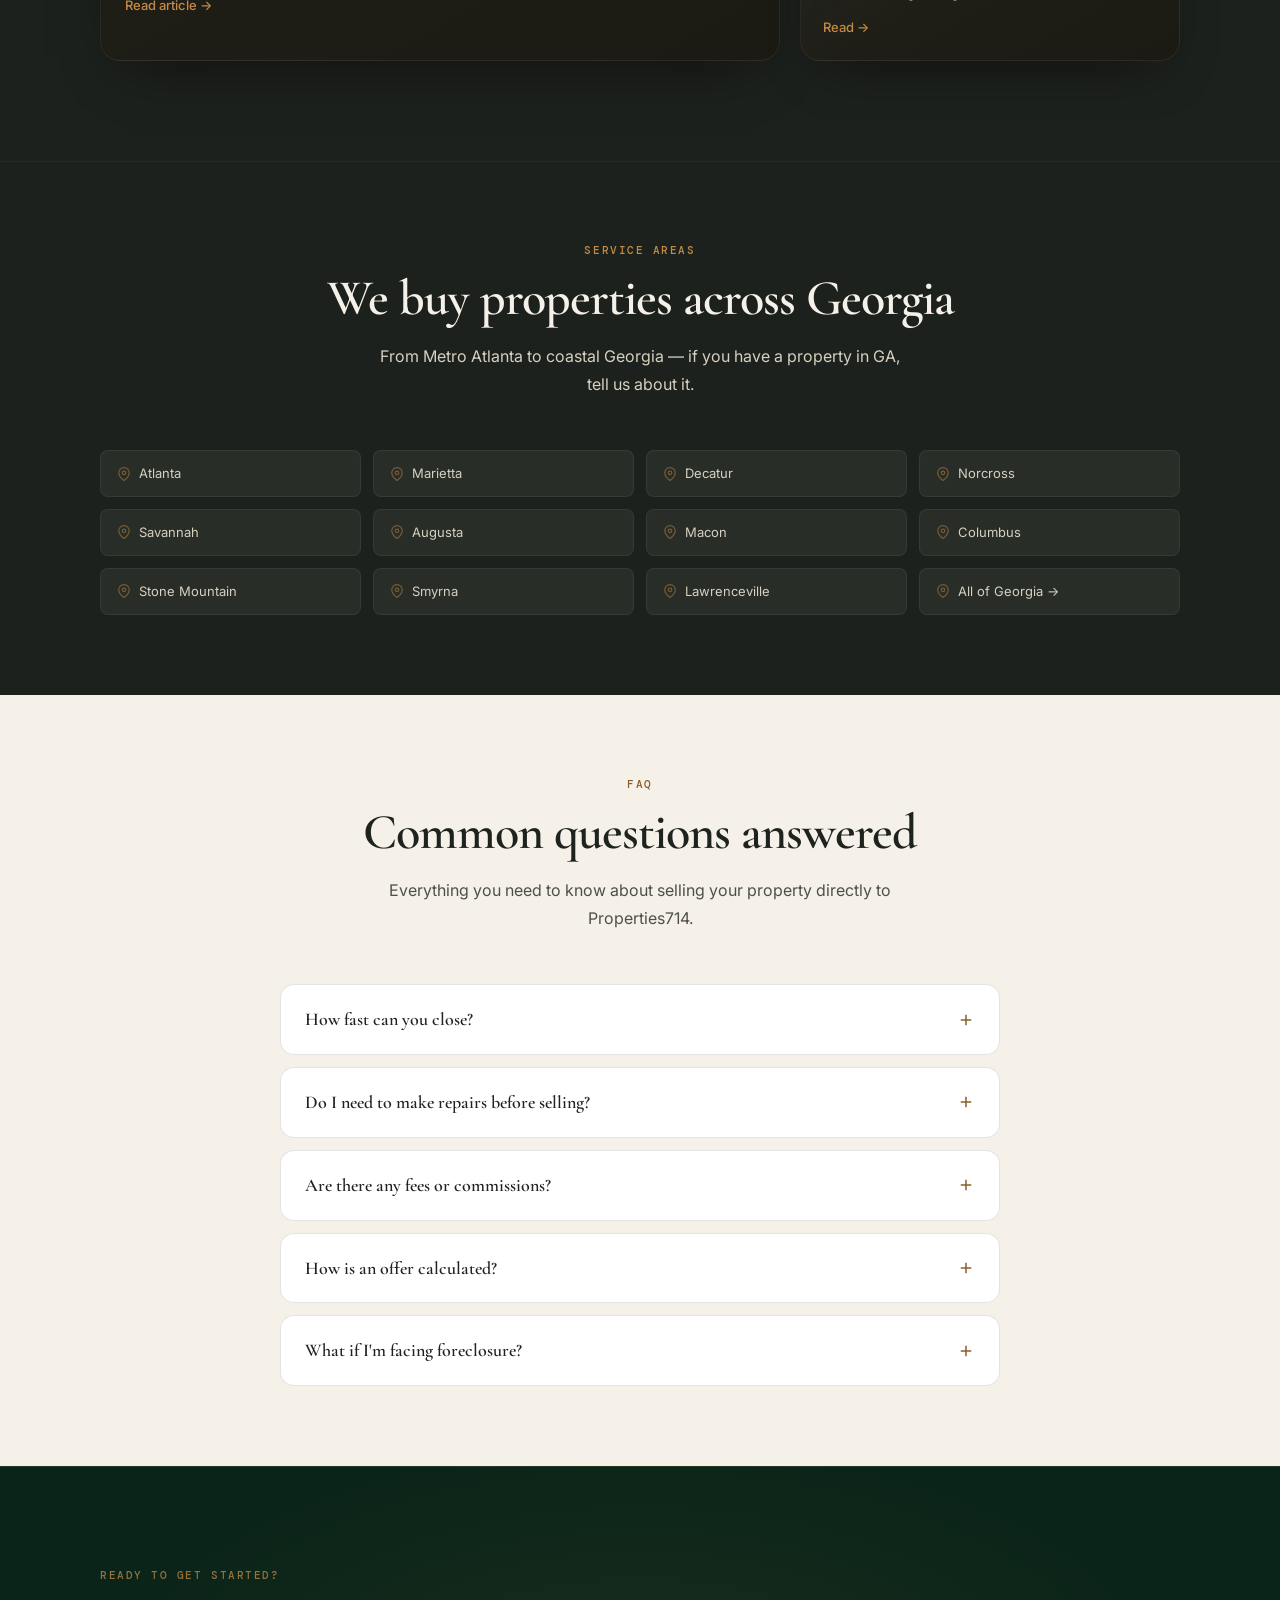
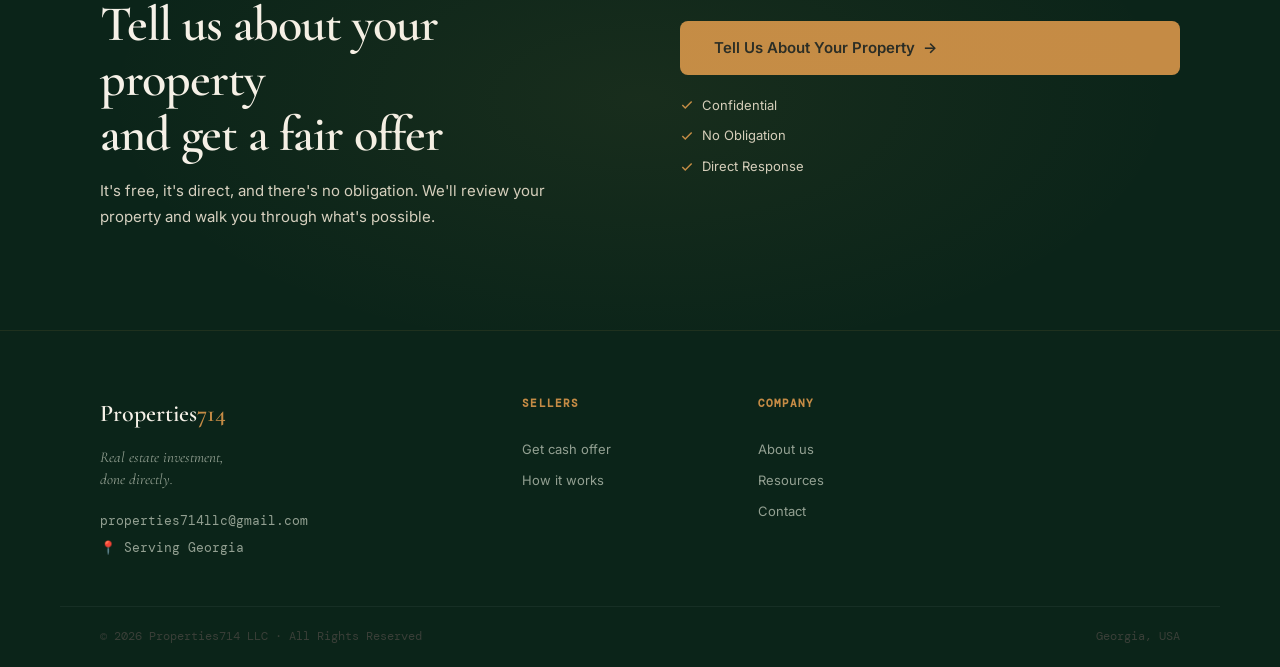
==== commit 0528ae50: "fix: match hero button sizes, collapse trust items to one row - Removed the btn-xl modifier from the" ====
--- a/index.html
+++ b/index.html
@@ -8,7 +8,7 @@
   <link rel="preconnect" href="https://fonts.googleapis.com" />
   <link rel="preconnect" href="https://fonts.gstatic.com" crossorigin />
   <link href="https://fonts.googleapis.com/css2?family=Cormorant+Garamond:ital,wght@0,400;0,500;0,600;0,700;1,400;1,600&family=Inter:wght@300;400;500;600&family=DM+Mono:wght@400;500&display=swap" rel="stylesheet" />
-  <link rel="stylesheet" href="/css/style.css?v=18" />
+  <link rel="stylesheet" href="/css/style.css?v=19" />
   <!-- Canonical -->
   <link rel="canonical" href="https://www.properties714.com/" />
 
@@ -186,7 +186,7 @@
       <p class="hero-sub" style="margin-top:12px">Properties714 buys properties directly, invests in the improvements that matter, and creates lasting value through thoughtful real estate investment.</p>
 
       <div class="hero-actions" style="margin-top:10px">
-        <a href="/sell.html" class="btn-gold btn-lg btn-xl">Tell Us About Your Property <span class="btn-arrow">→</span></a>
+        <a href="/sell.html" class="btn-gold btn-lg">Tell Us About Your Property <span class="btn-arrow">→</span></a>
         <a href="#how-it-works" class="btn-ghost btn-lg">How It Works</a>
       </div>
 
@@ -198,7 +198,9 @@
 
       <div class="hero-trust" style="margin-top:8px">
         <div class="trust-item"><svg width="14" height="14" viewBox="0 0 24 24" fill="none" stroke="currentColor" stroke-width="2"><polyline points="20 6 9 17 4 12"/></svg><span>We buy as-is — no repairs needed</span></div>
+        <span class="trust-dot">·</span>
         <div class="trust-item"><svg width="14" height="14" viewBox="0 0 24 24" fill="none" stroke="currentColor" stroke-width="2"><polyline points="20 6 9 17 4 12"/></svg><span>No agent commissions when you sell direct</span></div>
+        <span class="trust-dot">·</span>
         <div class="trust-item"><svg width="14" height="14" viewBox="0 0 24 24" fill="none" stroke="currentColor" stroke-width="2"><polyline points="20 6 9 17 4 12"/></svg><span>Flexible closing on your timeline</span></div>
       </div>
     </div>
--- a/css/style.css
+++ b/css/style.css
@@ -142,8 +142,9 @@
 .hero-heading em{color:var(--gold);font-style:italic}
 .hero-sub{font-size:17px;color:var(--cream-2);line-height:1.75;margin-bottom:36px;max-width:400px}
 .hero-actions{display:flex;gap:12px;flex-wrap:wrap;align-items:center;margin-bottom:0}
-.hero-trust{display:flex;flex-direction:column;gap:8px}
-.trust-item{display:flex;align-items:center;gap:8px;font-size:13px;color:var(--cream-2)}
+.hero-trust{display:flex;flex-direction:row;flex-wrap:wrap;align-items:center;gap:10px}
+.trust-item{display:flex;align-items:center;gap:7px;font-size:13px;color:var(--cream-2);white-space:nowrap}
+.trust-dot{color:rgba(197,139,69,0.4);font-size:14px}
 .trust-item svg{color:var(--gold);flex-shrink:0}
 
 /* Hero video */
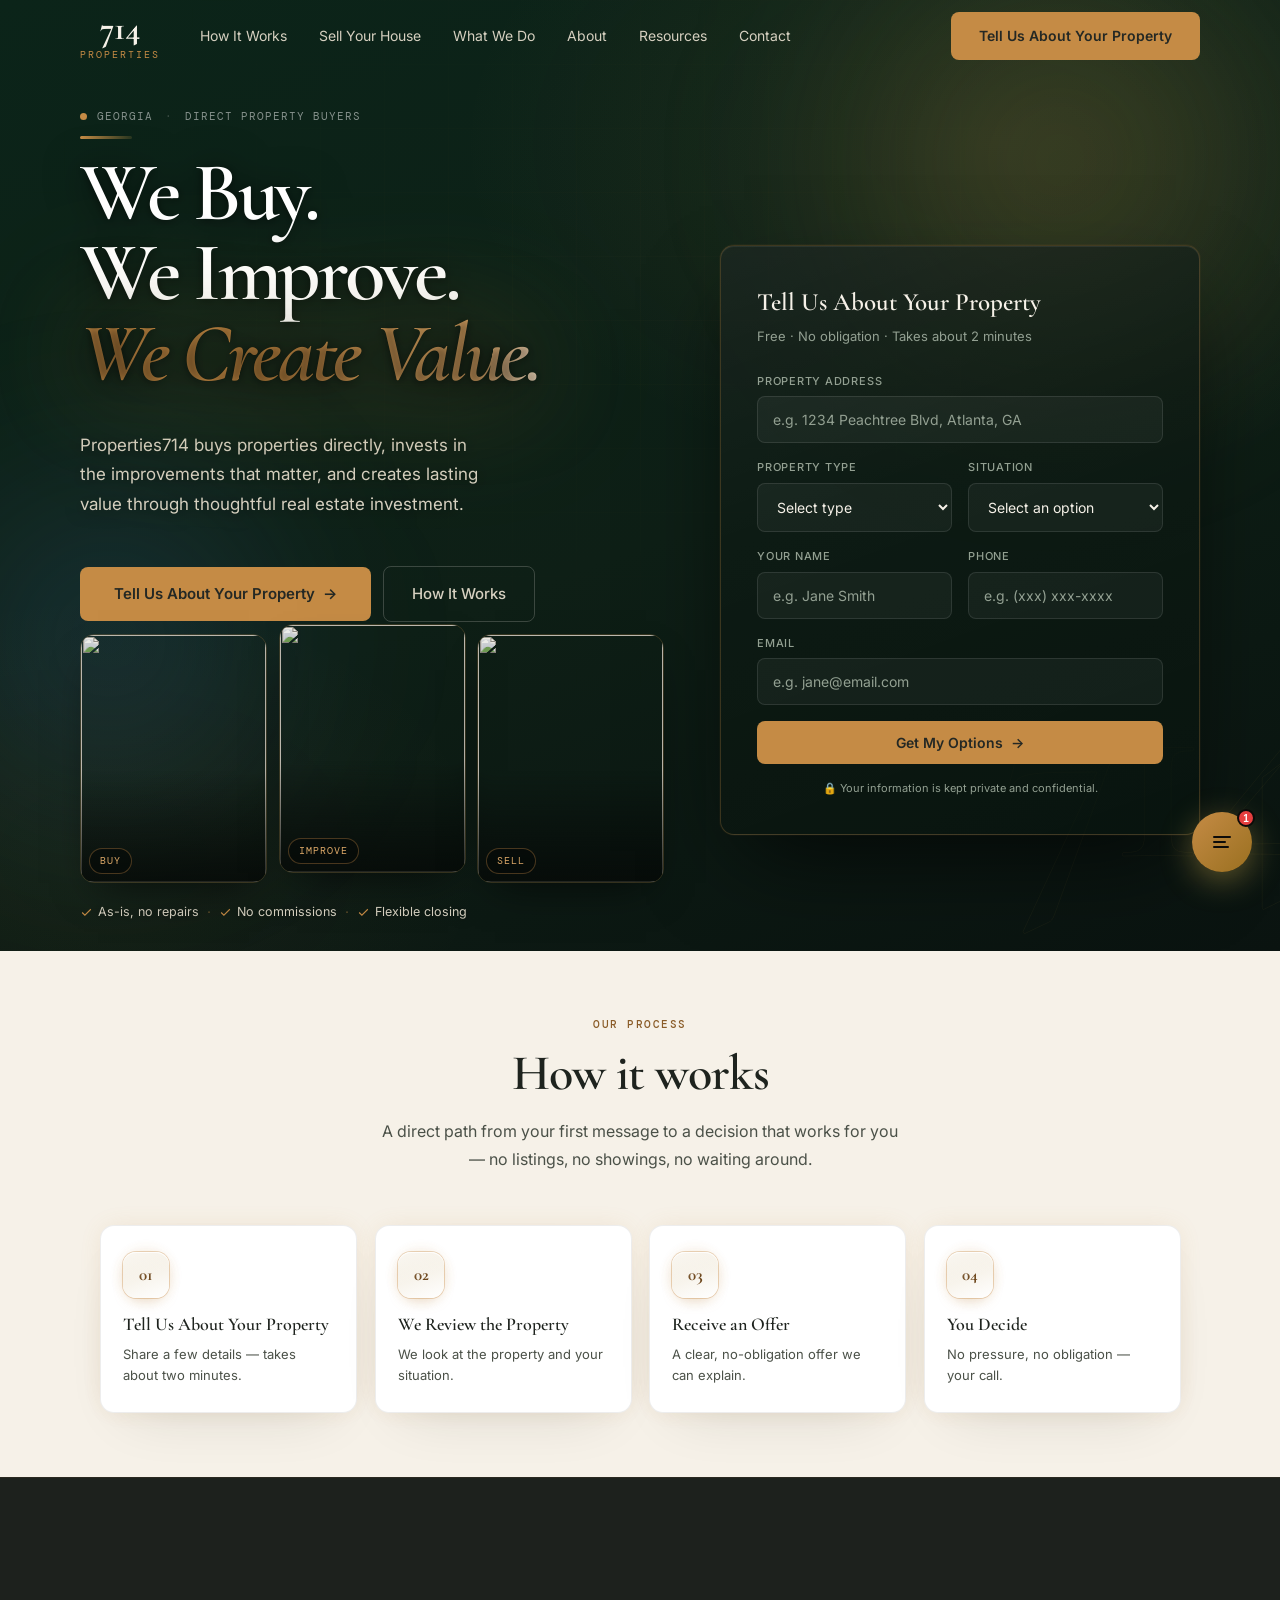
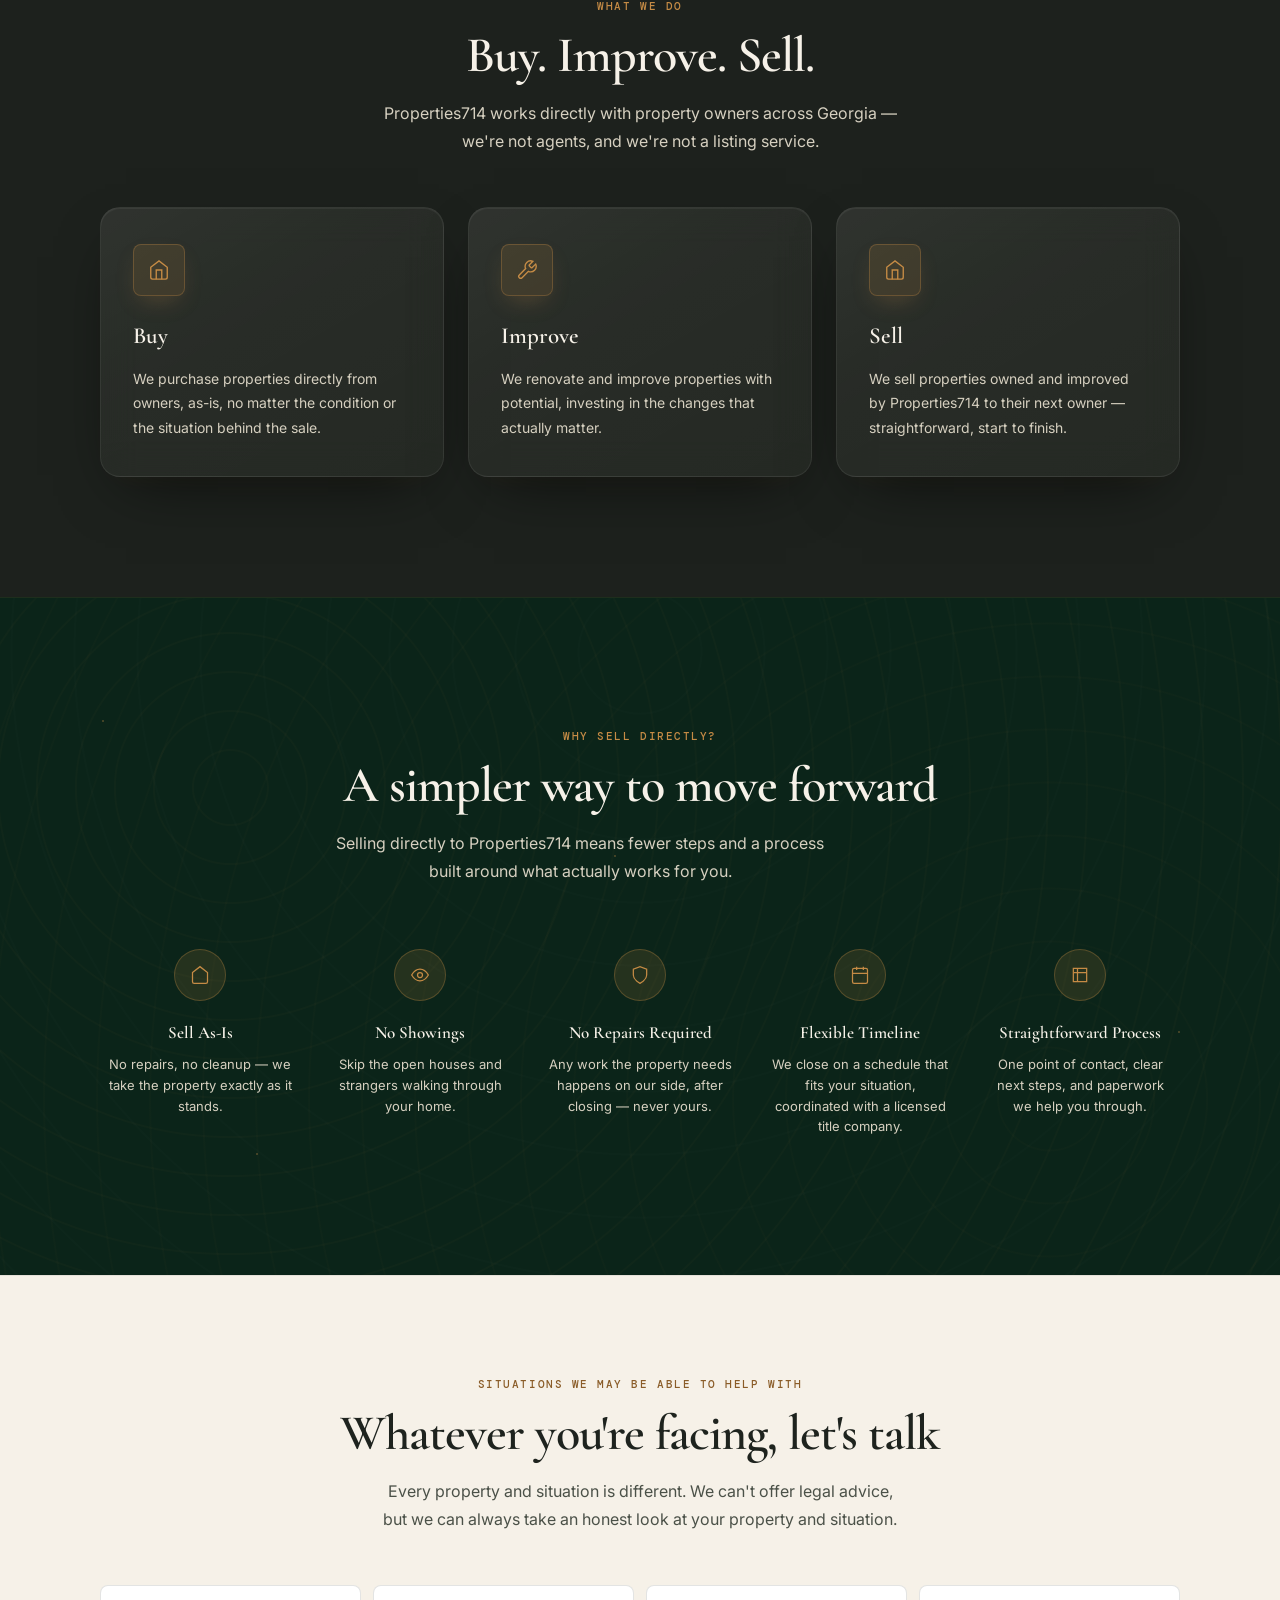
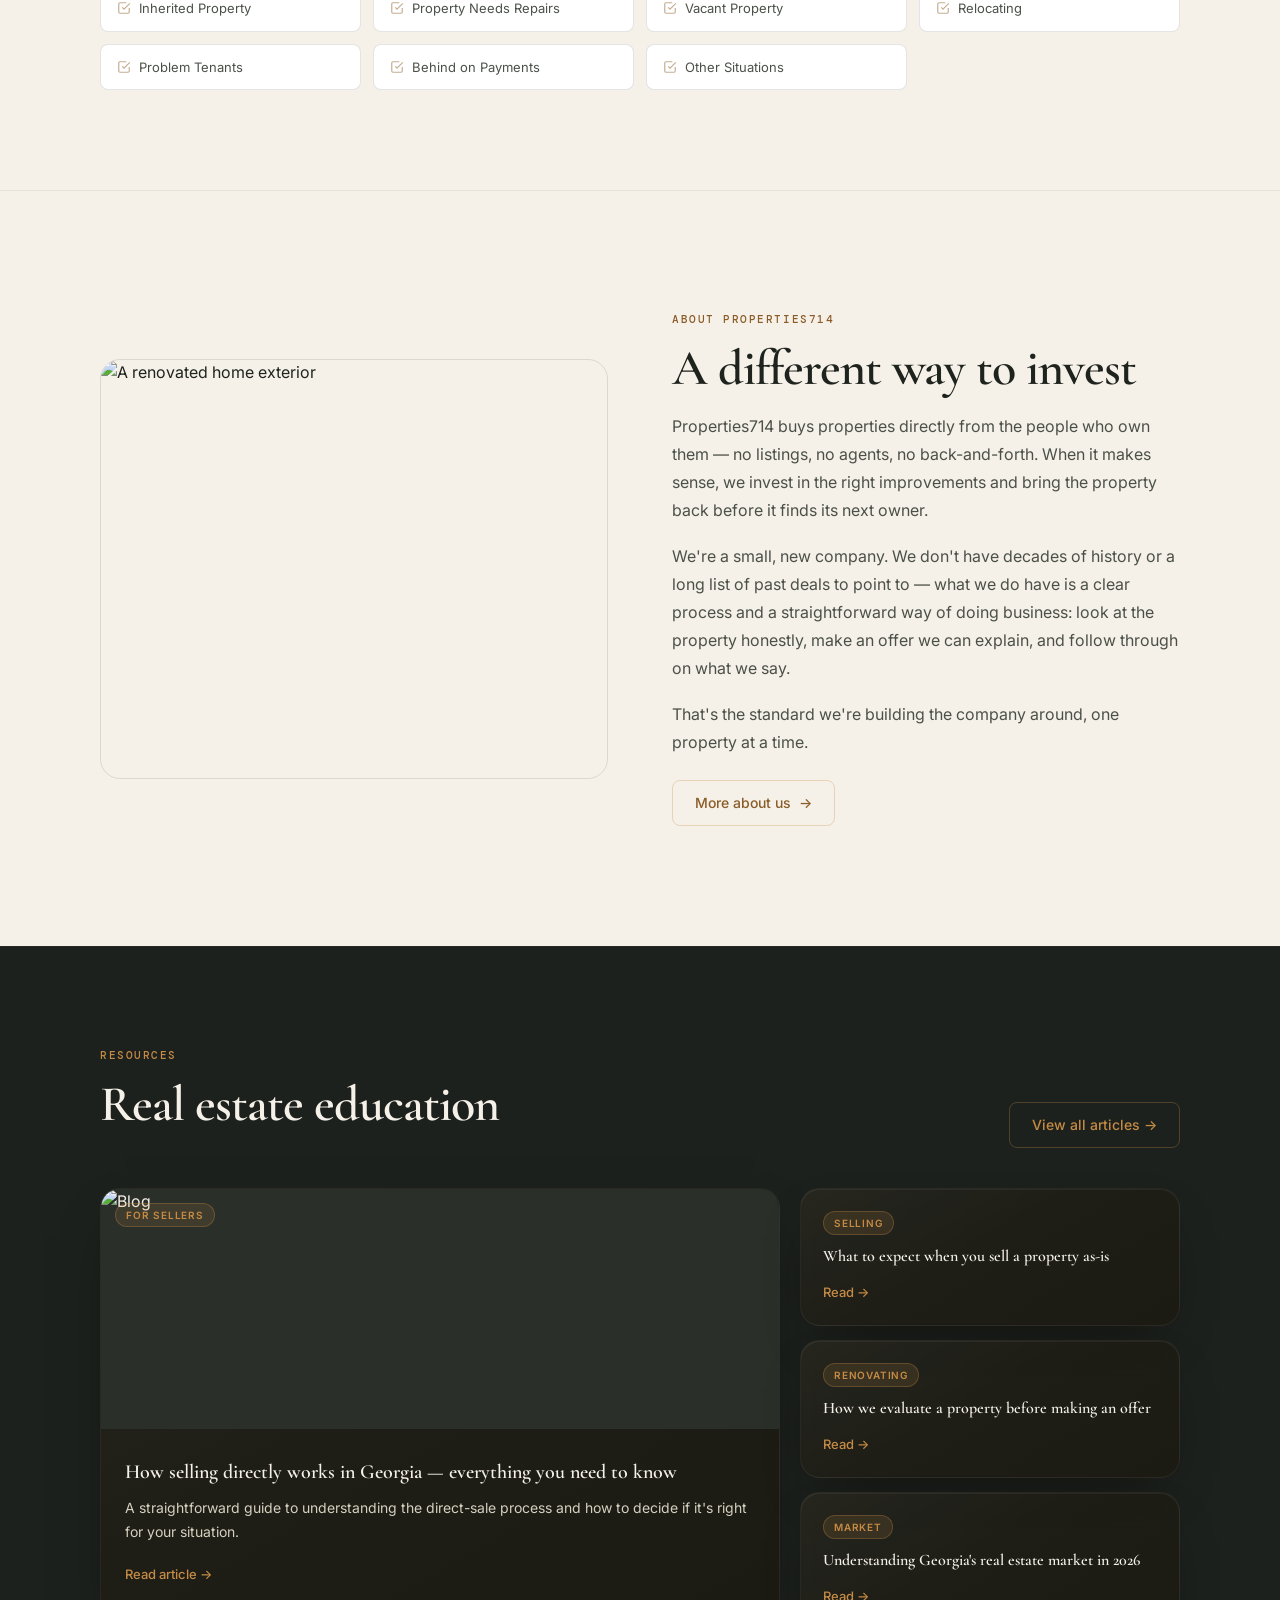
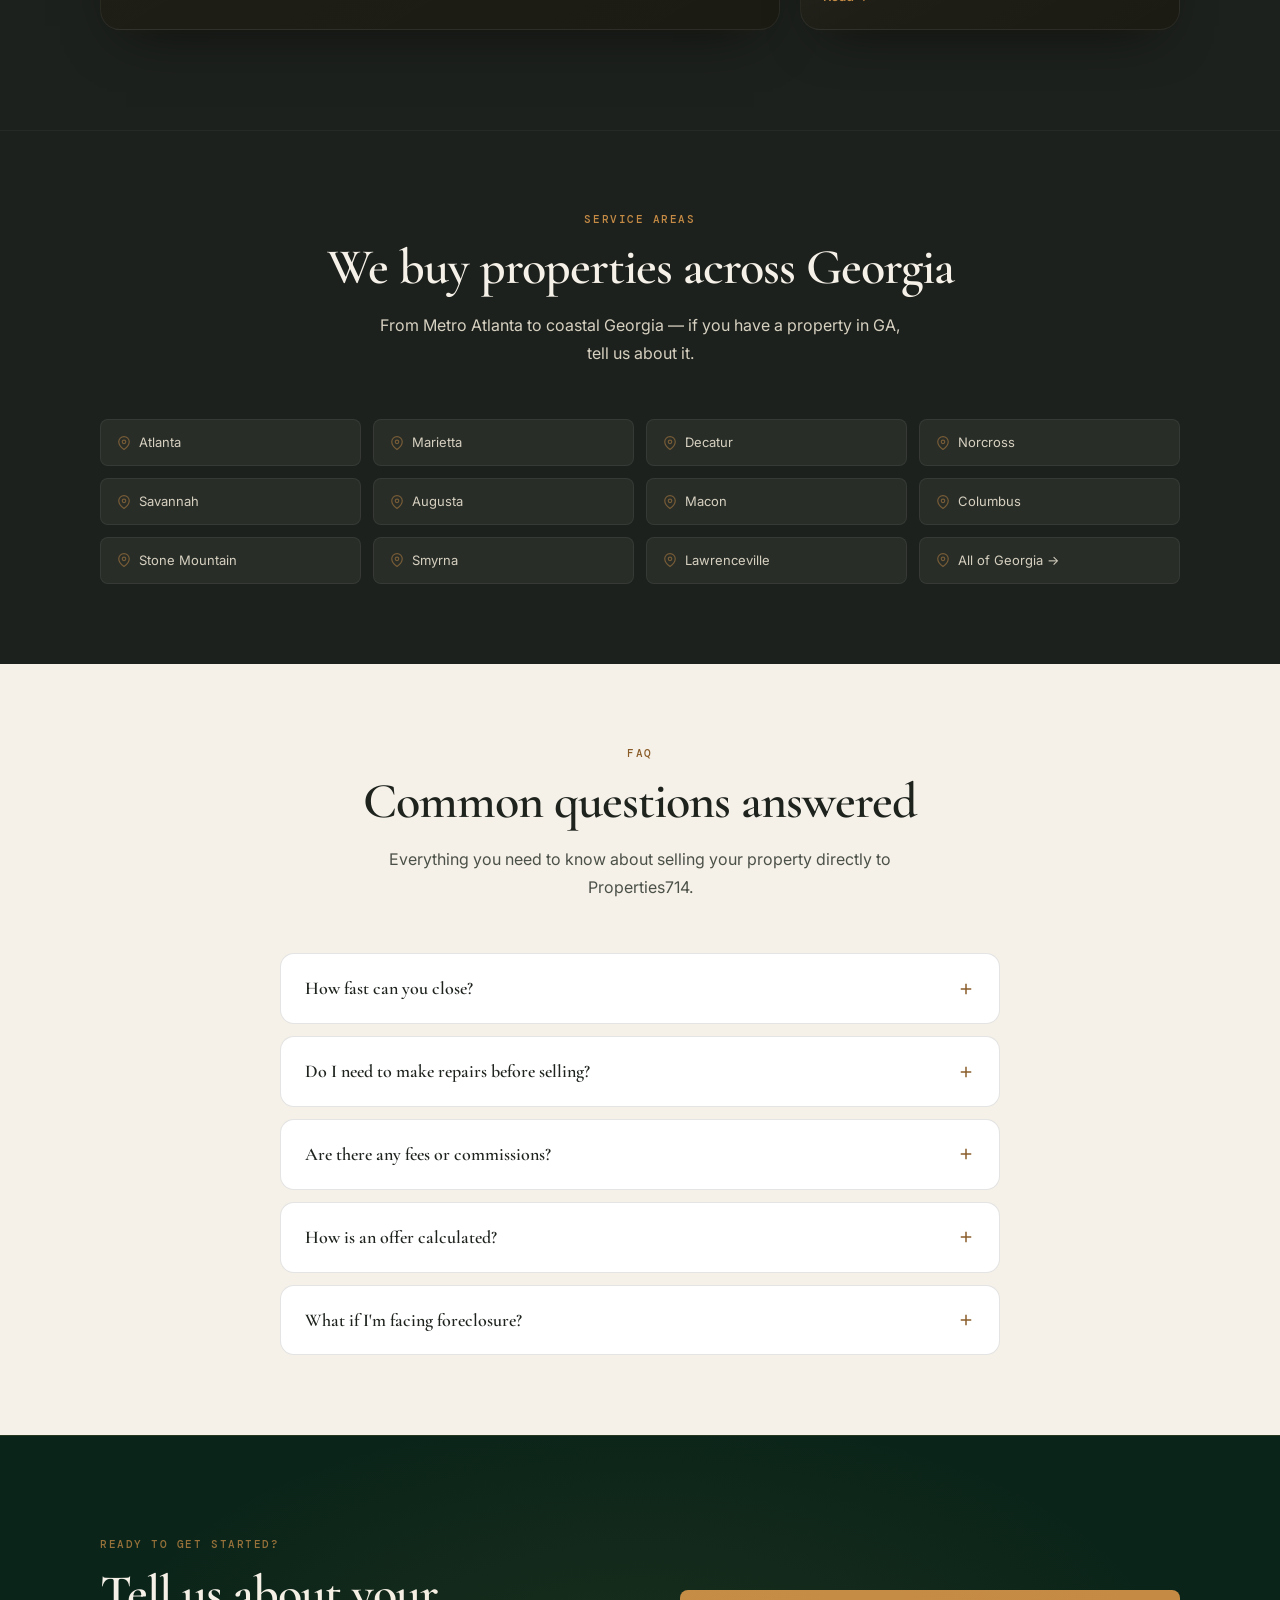
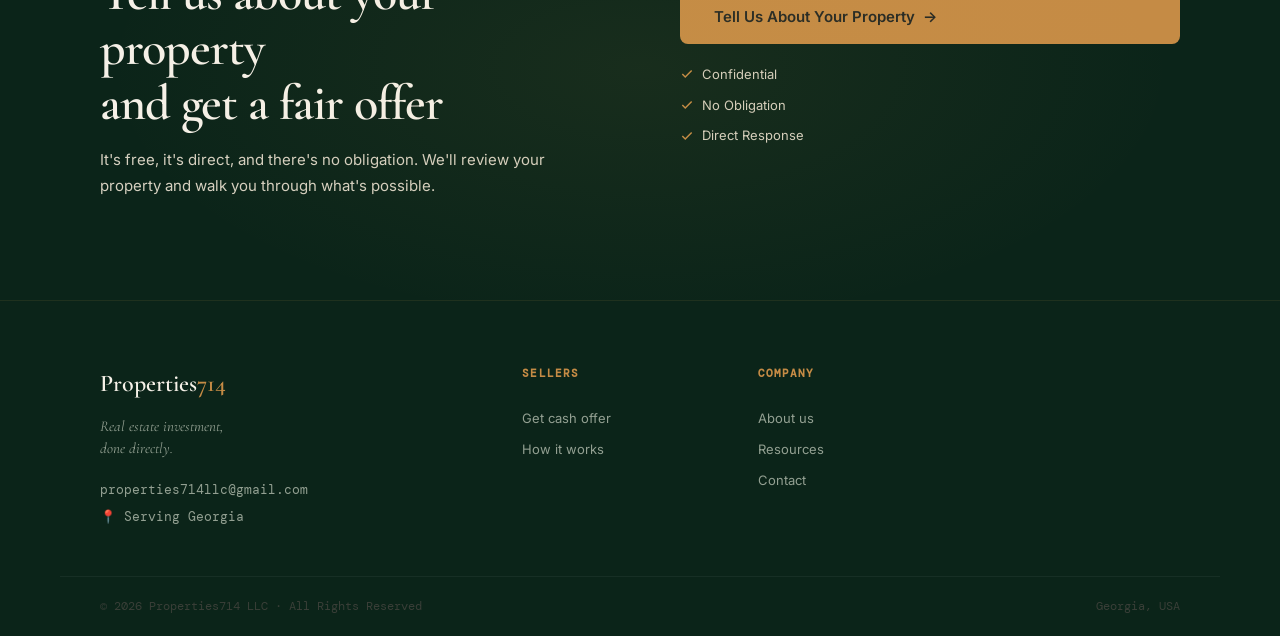
==== commit 959f9519: "fix: shorten hero trust items so all 3 fit on one line The 3-line-to-1-row change from last round st" ====
--- a/index.html
+++ b/index.html
@@ -8,7 +8,7 @@
   <link rel="preconnect" href="https://fonts.googleapis.com" />
   <link rel="preconnect" href="https://fonts.gstatic.com" crossorigin />
   <link href="https://fonts.googleapis.com/css2?family=Cormorant+Garamond:ital,wght@0,400;0,500;0,600;0,700;1,400;1,600&family=Inter:wght@300;400;500;600&family=DM+Mono:wght@400;500&display=swap" rel="stylesheet" />
-  <link rel="stylesheet" href="/css/style.css?v=19" />
+  <link rel="stylesheet" href="/css/style.css?v=20" />
   <!-- Canonical -->
   <link rel="canonical" href="https://www.properties714.com/" />
 
@@ -197,11 +197,11 @@
       </div>
 
       <div class="hero-trust" style="margin-top:8px">
-        <div class="trust-item"><svg width="14" height="14" viewBox="0 0 24 24" fill="none" stroke="currentColor" stroke-width="2"><polyline points="20 6 9 17 4 12"/></svg><span>We buy as-is — no repairs needed</span></div>
+        <div class="trust-item"><svg width="13" height="13" viewBox="0 0 24 24" fill="none" stroke="currentColor" stroke-width="2"><polyline points="20 6 9 17 4 12"/></svg><span>As-is, no repairs</span></div>
         <span class="trust-dot">·</span>
-        <div class="trust-item"><svg width="14" height="14" viewBox="0 0 24 24" fill="none" stroke="currentColor" stroke-width="2"><polyline points="20 6 9 17 4 12"/></svg><span>No agent commissions when you sell direct</span></div>
+        <div class="trust-item"><svg width="13" height="13" viewBox="0 0 24 24" fill="none" stroke="currentColor" stroke-width="2"><polyline points="20 6 9 17 4 12"/></svg><span>No commissions</span></div>
         <span class="trust-dot">·</span>
-        <div class="trust-item"><svg width="14" height="14" viewBox="0 0 24 24" fill="none" stroke="currentColor" stroke-width="2"><polyline points="20 6 9 17 4 12"/></svg><span>Flexible closing on your timeline</span></div>
+        <div class="trust-item"><svg width="13" height="13" viewBox="0 0 24 24" fill="none" stroke="currentColor" stroke-width="2"><polyline points="20 6 9 17 4 12"/></svg><span>Flexible closing</span></div>
       </div>
     </div>
 
--- a/css/style.css
+++ b/css/style.css
@@ -142,8 +142,8 @@
 .hero-heading em{color:var(--gold);font-style:italic}
 .hero-sub{font-size:17px;color:var(--cream-2);line-height:1.75;margin-bottom:36px;max-width:400px}
 .hero-actions{display:flex;gap:12px;flex-wrap:wrap;align-items:center;margin-bottom:0}
-.hero-trust{display:flex;flex-direction:row;flex-wrap:wrap;align-items:center;gap:10px}
-.trust-item{display:flex;align-items:center;gap:7px;font-size:13px;color:var(--cream-2);white-space:nowrap}
+.hero-trust{display:flex;flex-direction:row;flex-wrap:wrap;align-items:center;gap:8px}
+.trust-item{display:flex;align-items:center;gap:5px;font-size:12.5px;color:var(--cream-2);white-space:nowrap}
 .trust-dot{color:rgba(197,139,69,0.4);font-size:14px}
 .trust-item svg{color:var(--gold);flex-shrink:0}
 
